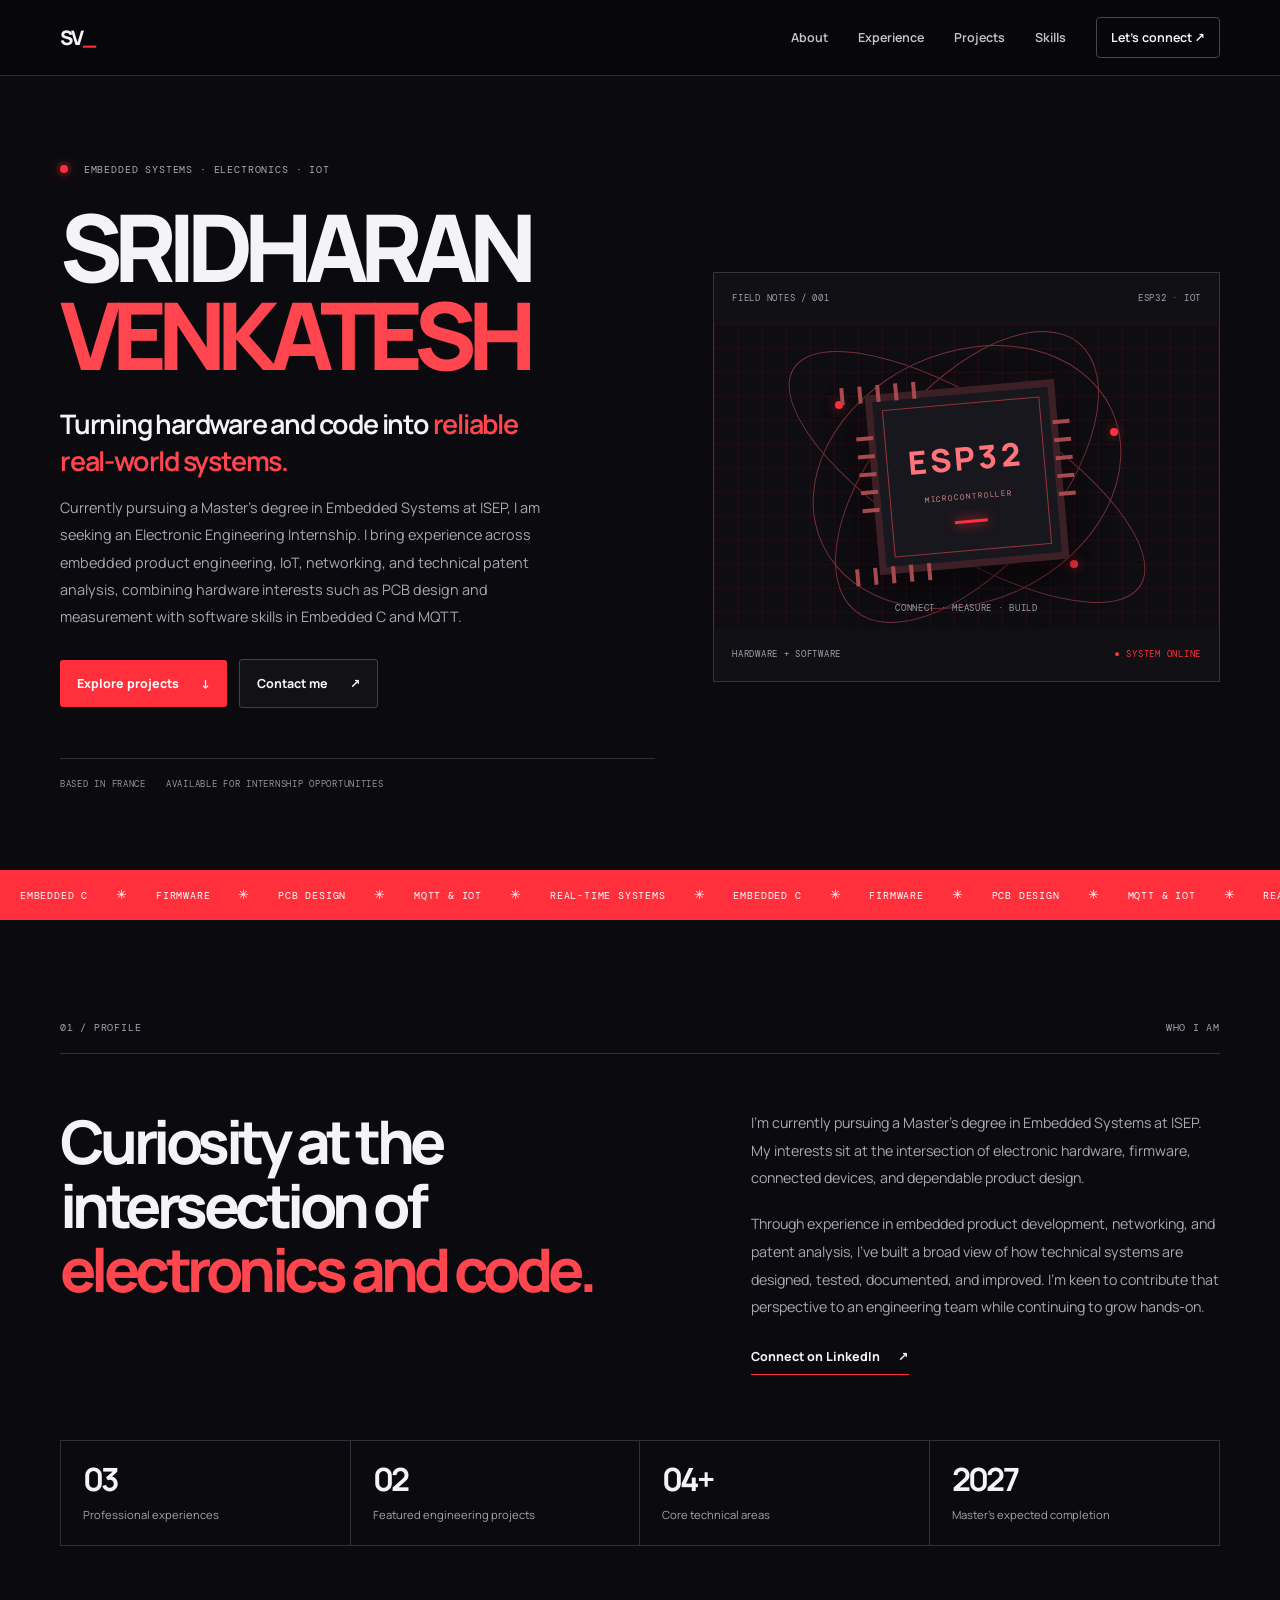
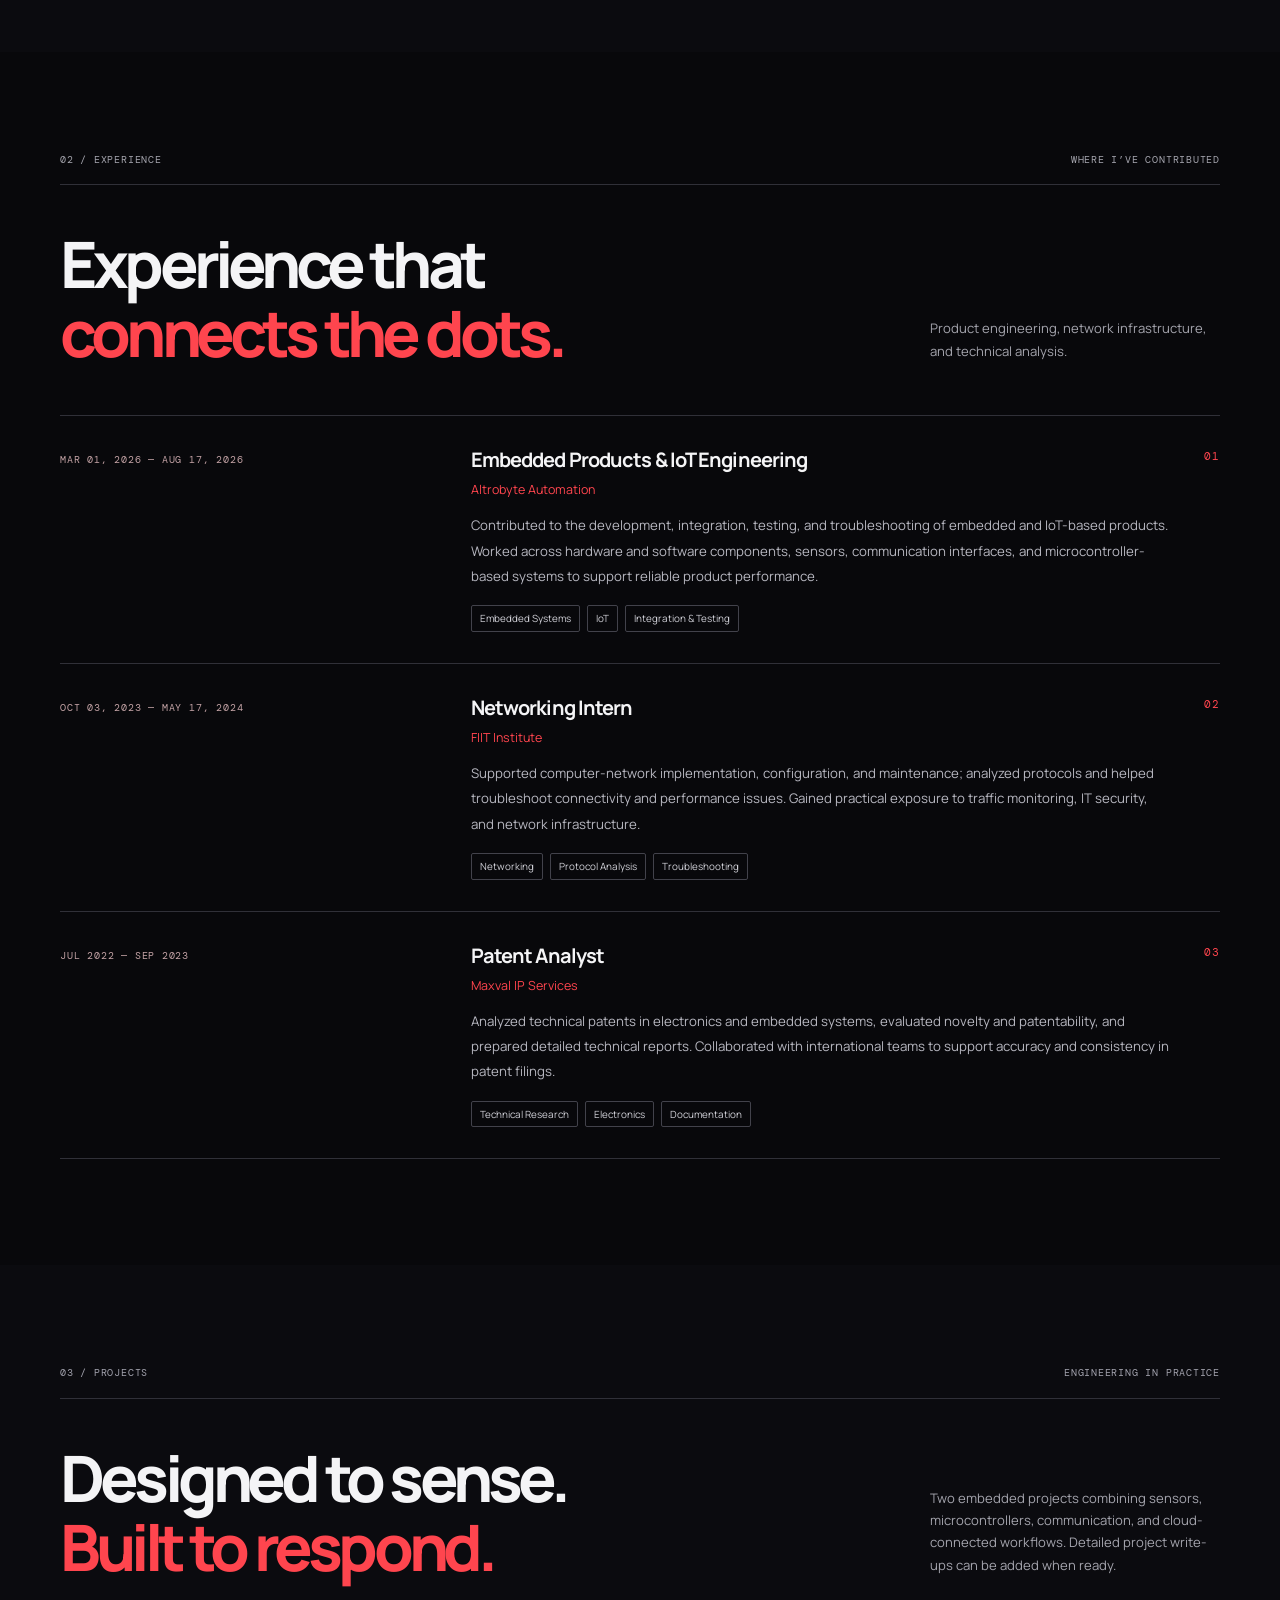
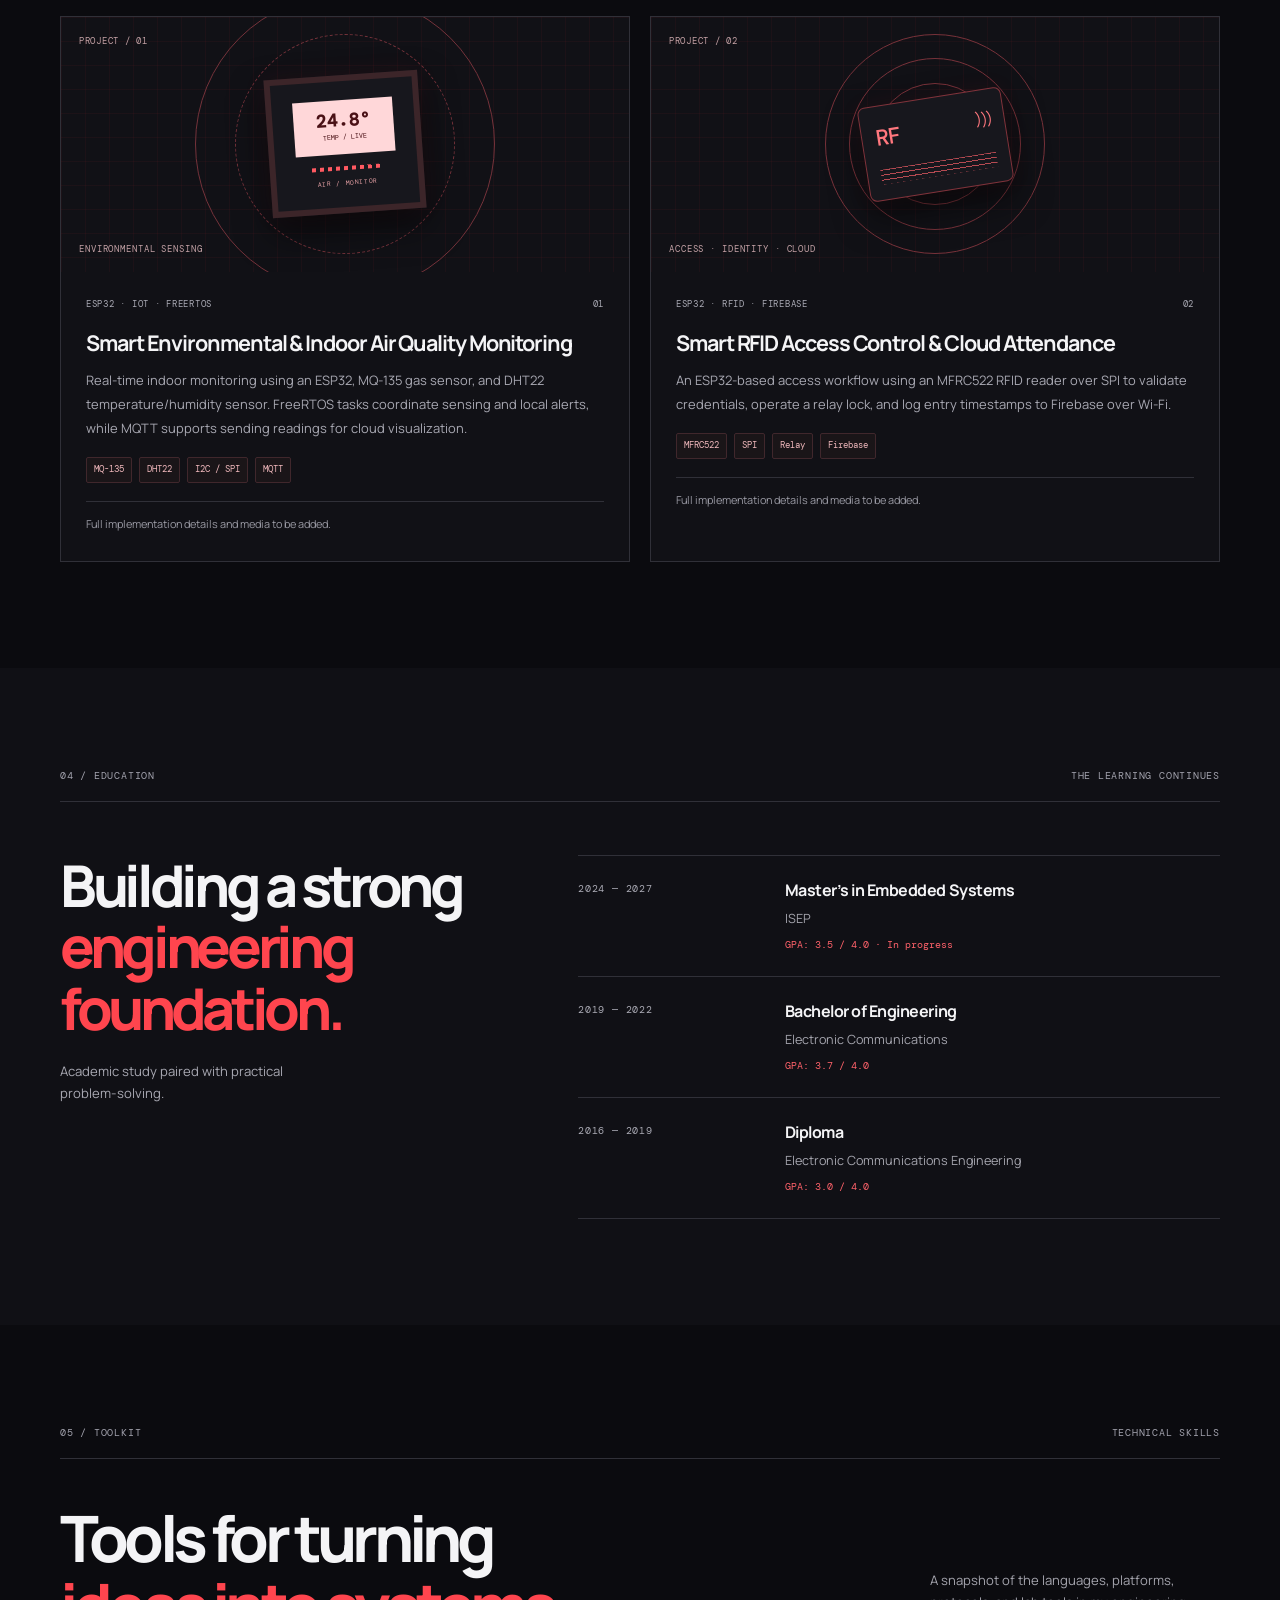
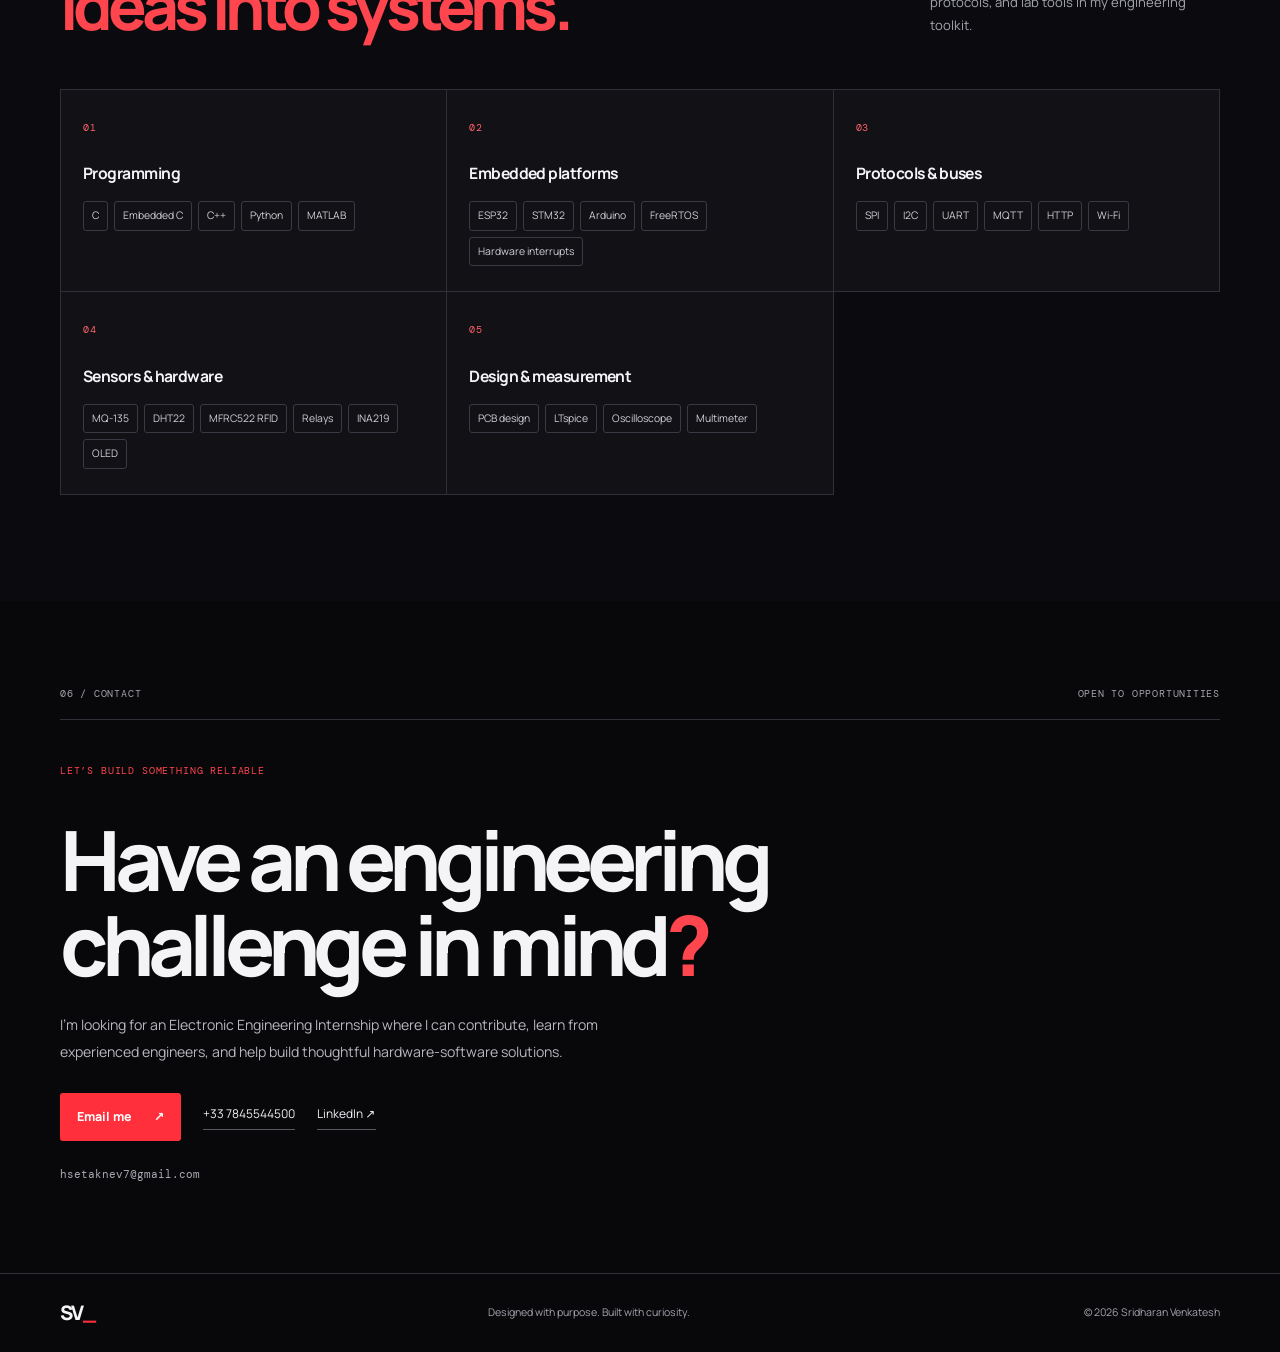
==== index.html @ fac4f0a7 "Bust cached stylesheet so red portfolio theme loads" ====
<!doctype html>
<html lang="en">
<head>
  <meta charset="utf-8">
  <meta name="viewport" content="width=device-width, initial-scale=1">
  <meta name="theme-color" content="#08080b">
  <meta name="description" content="Portfolio of Sridharan Venkatesh, Embedded Systems Master's student and aspiring Electronic Engineering Intern.">
  <title>Sridharan Venkatesh — Embedded Systems</title>
  <link rel="preconnect" href="https://fonts.googleapis.com">
  <link rel="preconnect" href="https://fonts.gstatic.com" crossorigin>
  <link href="https://fonts.googleapis.com/css2?family=DM+Mono:wght@400;500&family=Manrope:wght@400;500;600;700;800&display=swap" rel="stylesheet">
  <link rel="stylesheet" href="style.css?v=red-theme-20261014">
  <script src="script.js" defer></script>
</head>
<body>
  <a class="skip-link" href="#main">Skip to content</a>
  <header class="site-header">
    <nav class="nav wrap" aria-label="Main navigation">
      <a class="brand" href="#home" aria-label="Sridharan Venkatesh home">SV<span>_</span></a>
      <button class="menu-toggle" type="button" aria-expanded="false" aria-controls="nav-links">Menu</button>
      <div class="nav-links" id="nav-links">
        <a href="#about">About</a><a href="#experience">Experience</a><a href="#projects">Projects</a><a href="#skills">Skills</a>
        <a class="nav-cta" href="#contact">Let’s connect <span aria-hidden="true">↗</span></a>
      </div>
    </nav>
  </header>

  <main id="main">
    <section class="hero wrap" id="home">
      <div class="hero-copy">
        <p class="eyebrow"><span class="pulse"></span> EMBEDDED SYSTEMS · ELECTRONICS · IOT</p>
        <h1>SRIDHARAN<br><span>VENKATESH</span></h1>
        <p class="hero-intro">Turning hardware and code into <em>reliable real-world systems.</em></p>
        <p class="hero-description">Currently pursuing a Master’s degree in Embedded Systems at ISEP, I am seeking an Electronic Engineering Internship. I bring experience across embedded product engineering, IoT, networking, and technical patent analysis, combining hardware interests such as PCB design and measurement with software skills in Embedded C and MQTT.</p>
        <div class="hero-actions">
          <a class="button button-dark" href="#projects">Explore projects <span aria-hidden="true">↓</span></a>
          <a class="button button-light" href="#contact">Contact me <span aria-hidden="true">↗</span></a>
        </div>
        <div class="hero-meta"><span>BASED IN FRANCE</span><span>AVAILABLE FOR INTERNSHIP OPPORTUNITIES</span></div>
      </div>
      <aside class="hero-visual" aria-label="Embedded systems visual">
        <div class="visual-top"><span>FIELD NOTES / 001</span><span>ESP32 · IOT</span></div>
        <div class="chip-scene">
          <div class="trace trace-a"></div><div class="trace trace-b"></div><div class="trace trace-c"></div>
          <div class="chip"><span class="chip-pin pin-1"></span><span class="chip-pin pin-2"></span><span class="chip-pin pin-3"></span><span class="chip-pin pin-4"></span><span class="chip-label">ESP32</span><span class="chip-sub">MICROCONTROLLER</span><div class="chip-core"></div></div>
          <span class="node node-a"></span><span class="node node-b"></span><span class="node node-c"></span>
          <span class="visual-caption">CONNECT · MEASURE · BUILD</span>
        </div>
        <div class="visual-bottom"><span>HARDWARE + SOFTWARE</span><span class="green-mark">● SYSTEM ONLINE</span></div>
      </aside>
    </section>

    <div class="ticker" aria-label="Areas of interest"><div class="ticker-track"><span>EMBEDDED C</span><b>✳</b><span>FIRMWARE</span><b>✳</b><span>PCB DESIGN</span><b>✳</b><span>MQTT & IOT</span><b>✳</b><span>REAL-TIME SYSTEMS</span><b>✳</b><span>EMBEDDED C</span><b>✳</b><span>FIRMWARE</span><b>✳</b><span>PCB DESIGN</span><b>✳</b><span>MQTT & IOT</span><b>✳</b><span>REAL-TIME SYSTEMS</span><b>✳</b></div></div>

    <section class="section wrap" id="about">
      <div class="section-label"><span>01 / PROFILE</span><span>WHO I AM</span></div>
      <div class="about-grid">
        <h2>Curiosity at the intersection of <span>electronics and code.</span></h2>
        <div class="about-copy">
          <p>I’m currently pursuing a Master’s degree in Embedded Systems at ISEP. My interests sit at the intersection of electronic hardware, firmware, connected devices, and dependable product design.</p>
          <p>Through experience in embedded product development, networking, and patent analysis, I’ve built a broad view of how technical systems are designed, tested, documented, and improved. I’m keen to contribute that perspective to an engineering team while continuing to grow hands-on.</p>
          <a class="inline-link" href="https://www.linkedin.com/in/venkatesh-sridharan-5b08a9238/" target="_blank" rel="noreferrer">Connect on LinkedIn <span aria-hidden="true">↗</span></a>
        </div>
      </div>
      <div class="stats-grid">
        <div class="stat"><strong>03</strong><span>Professional experiences</span></div>
        <div class="stat"><strong>02</strong><span>Featured engineering projects</span></div>
        <div class="stat"><strong>04+</strong><span>Core technical areas</span></div>
        <div class="stat"><strong>2027</strong><span>Master’s expected completion</span></div>
      </div>
    </section>

    <section class="section section-dark" id="experience">
      <div class="wrap">
        <div class="section-label section-label-dark"><span>02 / EXPERIENCE</span><span>WHERE I’VE CONTRIBUTED</span></div>
        <div class="section-title-row"><h2>Experience that<br><span>connects the dots.</span></h2><p>Product engineering, network infrastructure, and technical analysis.</p></div>
        <div class="timeline">
          <article class="timeline-item">
            <div class="timeline-date">MAR 01, 2026 — AUG 17, 2026</div>
            <div class="timeline-main"><div class="role-top"><h3>Embedded Products & IoT Engineering</h3><span class="role-index">01</span></div><p class="company">Altrobyte Automation</p><p class="role-description">Contributed to the development, integration, testing, and troubleshooting of embedded and IoT-based products. Worked across hardware and software components, sensors, communication interfaces, and microcontroller-based systems to support reliable product performance.</p><div class="mini-tags"><span>Embedded Systems</span><span>IoT</span><span>Integration & Testing</span></div></div>
          </article>
          <article class="timeline-item">
            <div class="timeline-date">OCT 03, 2023 — MAY 17, 2024</div>
            <div class="timeline-main"><div class="role-top"><h3>Networking Intern</h3><span class="role-index">02</span></div><p class="company">FIIT Institute</p><p class="role-description">Supported computer-network implementation, configuration, and maintenance; analyzed protocols and helped troubleshoot connectivity and performance issues. Gained practical exposure to traffic monitoring, IT security, and network infrastructure.</p><div class="mini-tags"><span>Networking</span><span>Protocol Analysis</span><span>Troubleshooting</span></div></div>
          </article>
          <article class="timeline-item">
            <div class="timeline-date">JUL 2022 — SEP 2023</div>
            <div class="timeline-main"><div class="role-top"><h3>Patent Analyst</h3><span class="role-index">03</span></div><p class="company">Maxval IP Services</p><p class="role-description">Analyzed technical patents in electronics and embedded systems, evaluated novelty and patentability, and prepared detailed technical reports. Collaborated with international teams to support accuracy and consistency in patent filings.</p><div class="mini-tags"><span>Technical Research</span><span>Electronics</span><span>Documentation</span></div></div>
          </article>
        </div>
      </div>
    </section>

    <section class="section wrap" id="projects">
      <div class="section-label"><span>03 / PROJECTS</span><span>ENGINEERING IN PRACTICE</span></div>
      <div class="section-title-row project-heading"><h2>Designed to sense.<br><span>Built to respond.</span></h2><p>Two embedded projects combining sensors, microcontrollers, communication, and cloud-connected workflows. Detailed project write-ups can be added when ready.</p></div>
      <div class="project-grid">
        <a class="project-card project-featured project-link" href="https://github.com/VenkatXx/esp32-smart-air-quality-monitor" target="_blank" rel="noreferrer" aria-label="Open Smart Environmental and Indoor Air Quality Monitoring project repository">
          <div class="project-visual air-visual"><span class="project-count">PROJECT / 01</span><div class="air-orbit orbit-one"></div><div class="air-orbit orbit-two"></div><div class="sensor-device"><span class="sensor-screen"><b>24.8°</b><small>TEMP / LIVE</small></span><span class="sensor-vent"></span><span class="sensor-brand">AIR / MONITOR</span></div><span class="visual-foot">ENVIRONMENTAL SENSING</span></div>
          <div class="project-content"><div class="project-meta"><span>ESP32 · IOT · FREERTOS</span><span>01</span></div><h3>Smart Environmental & Indoor Air Quality Monitoring</h3><p>Real-time indoor monitoring using an ESP32, MQ-135 gas sensor, and DHT22 temperature/humidity sensor. FreeRTOS tasks coordinate sensing and local alerts, while MQTT supports sending readings for cloud visualization.</p><div class="project-tags"><span>MQ-135</span><span>DHT22</span><span>I2C / SPI</span><span>MQTT</span></div><p class="project-note">Full implementation details and media to be added.</p></div>
        </a>
        <a class="project-card project-link" href="rfid-access-control.html" aria-label="Open Smart RFID Access Control and Cloud Attendance project details">
          <div class="project-visual rfid-visual"><span class="project-count">PROJECT / 02</span><div class="rfid-rings"><div class="rfid-card"><span class="rfid-mark">RF</span><span class="rfid-lines"></span><span class="rfid-wave">)))</span></div></div><span class="visual-foot">ACCESS · IDENTITY · CLOUD</span></div>
          <div class="project-content"><div class="project-meta"><span>ESP32 · RFID · FIREBASE</span><span>02</span></div><h3>Smart RFID Access Control & Cloud Attendance</h3><p>An ESP32-based access workflow using an MFRC522 RFID reader over SPI to validate credentials, operate a relay lock, and log entry timestamps to Firebase over Wi-Fi.</p><div class="project-tags"><span>MFRC522</span><span>SPI</span><span>Relay</span><span>Firebase</span></div><p class="project-note">Full implementation details and media to be added.</p></div>
        </a>
      </div>
    </section>

    <section class="section section-soft" id="education">
      <div class="wrap">
        <div class="section-label"><span>04 / EDUCATION</span><span>THE LEARNING CONTINUES</span></div>
        <div class="education-grid">
          <div><h2>Building a strong<br><span>engineering foundation.</span></h2><p class="education-intro">Academic study paired with practical problem-solving.</p></div>
          <div class="education-list">
            <article class="education-item"><div class="edu-year">2024 — 2027</div><div><h3>Master’s in Embedded Systems</h3><p>ISEP</p><span class="edu-note">GPA: 3.5 / 4.0 · In progress</span></div></article>
            <article class="education-item"><div class="edu-year">2019 — 2022</div><div><h3>Bachelor of Engineering</h3><p>Electronic Communications</p><span class="edu-note">GPA: 3.7 / 4.0</span></div></article>
            <article class="education-item"><div class="edu-year">2016 — 2019</div><div><h3>Diploma</h3><p>Electronic Communications Engineering</p><span class="edu-note">GPA: 3.0 / 4.0</span></div></article>
          </div>
        </div>
      </div>
    </section>

    <section class="section wrap" id="skills">
      <div class="section-label"><span>05 / TOOLKIT</span><span>TECHNICAL SKILLS</span></div>
      <div class="section-title-row"><h2>Tools for turning<br><span>ideas into systems.</span></h2><p>A snapshot of the languages, platforms, protocols, and lab tools in my engineering toolkit.</p></div>
      <div class="skills-grid">
        <article class="skills-card"><span class="skills-number">01</span><h3>Programming</h3><div class="skill-pills"><span>C</span><span>Embedded C</span><span>C++</span><span>Python</span><span>MATLAB</span></div></article>
        <article class="skills-card"><span class="skills-number">02</span><h3>Embedded platforms</h3><div class="skill-pills"><span>ESP32</span><span>STM32</span><span>Arduino</span><span>FreeRTOS</span><span>Hardware interrupts</span></div></article>
        <article class="skills-card"><span class="skills-number">03</span><h3>Protocols & buses</h3><div class="skill-pills"><span>SPI</span><span>I2C</span><span>UART</span><span>MQTT</span><span>HTTP</span><span>Wi-Fi</span></div></article>
        <article class="skills-card"><span class="skills-number">04</span><h3>Sensors & hardware</h3><div class="skill-pills"><span>MQ-135</span><span>DHT22</span><span>MFRC522 RFID</span><span>Relays</span><span>INA219</span><span>OLED</span></div></article>
        <article class="skills-card"><span class="skills-number">05</span><h3>Design & measurement</h3><div class="skill-pills"><span>PCB design</span><span>LTspice</span><span>Oscilloscope</span><span>Multimeter</span></div></article>
      </div>
    </section>

    <section class="contact-section" id="contact">
      <div class="wrap contact-wrap">
        <div class="section-label section-label-dark"><span>06 / CONTACT</span><span>OPEN TO OPPORTUNITIES</span></div>
        <p class="eyebrow contact-eyebrow">LET’S BUILD SOMETHING RELIABLE</p>
        <h2>Have an engineering<br>challenge in mind<span>?</span></h2>
        <p class="contact-intro">I’m looking for an Electronic Engineering Internship where I can contribute, learn from experienced engineers, and help build thoughtful hardware-software solutions.</p>
        <div class="contact-actions"><a class="button button-green" href="mailto:hsetaknev7@gmail.com">Email me <span aria-hidden="true">↗</span></a><a class="contact-detail" href="tel:+337845544500">+33 7845544500</a><a class="contact-detail" href="https://www.linkedin.com/in/venkatesh-sridharan-5b08a9238/" target="_blank" rel="noreferrer">LinkedIn ↗</a></div>
        <p class="contact-email">hsetaknev7@gmail.com</p>
      </div>
    </section>
  </main>

  <footer class="site-footer"><div class="wrap footer-inner"><a class="brand" href="#home">SV<span>_</span></a><p>Designed with purpose. Built with curiosity.</p><p>© <span id="year">2026</span> Sridharan Venkatesh</p></div></footer>
</body>
</html>
---- style.css ----
:root{--ink:#171916;--muted:#666a62;--line:#dedfd8;--paper:#f8f8f5;--white:#fff;--soft:#efefe9;--dark:#20251f;--lime:#c9f36b;--mono:"DM Mono",ui-monospace,SFMono-Regular,monospace;--sans:"Manrope",Inter,ui-sans-serif,system-ui,sans-serif;--max:1160px}
*{box-sizing:border-box}
html{scroll-behavior:smooth;scroll-padding-top:86px}
body{margin:0;background:var(--paper);color:var(--ink);font-family:var(--sans);font-size:15px;line-height:1.7;-webkit-font-smoothing:antialiased}
a{color:inherit;text-decoration:none}
button,a{-webkit-tap-highlight-color:transparent}
a:focus-visible,button:focus-visible{outline:3px solid #85ad3f;outline-offset:4px}
.wrap{width:min(var(--max),calc(100% - 64px));margin-inline:auto}
.site-header{height:76px;border-bottom:1px solid var(--line);background:rgba(248,248,245,.94);position:sticky;top:0;z-index:20;backdrop-filter:blur(14px)}
.nav{height:100%;display:flex;align-items:center;justify-content:space-between}
.brand{font-size:1.25rem;font-weight:800;letter-spacing:-.08em}.brand span{color:#79a82f}
.nav-links{display:flex;align-items:center;gap:30px;font-size:.78rem;font-weight:650;color:#53574f}
.nav-links>a:not(.nav-cta):hover{color:#6c922e}
.nav-cta{border:1px solid #c9cbc2;padding:9px 14px;border-radius:4px;color:var(--ink)}
.menu-toggle{display:none;border:1px solid var(--line);background:transparent;border-radius:4px;padding:7px 12px;font:inherit}
.hero{display:grid;grid-template-columns:1.08fr .92fr;gap:58px;align-items:center;padding-top:85px;padding-bottom:78px;min-height:640px}
.eyebrow,.section-label,.hero-meta,.visual-top,.visual-bottom,.visual-caption,.project-count,.project-meta,.timeline-date,.role-index,.edu-year,.skills-number{font-family:var(--mono);font-size:.65rem;letter-spacing:.08em}
.eyebrow{color:#676c61;margin:0 0 24px}
.pulse{display:inline-block;width:8px;height:8px;border-radius:50%;background:#8dbf45;margin-right:9px;box-shadow:0 0 0 4px #8dbf451d}
h1{font-size:clamp(3.8rem,7.3vw,6.6rem);line-height:.94;letter-spacing:-.095em;margin:0 0 28px;font-weight:800}
h1 span{color:#a2a69b}
.hero-intro{font-size:clamp(1.25rem,2.1vw,1.7rem);font-weight:650;letter-spacing:-.045em;line-height:1.35;margin:0 0 15px;max-width:510px}
.hero-intro em{font-style:normal;color:#7c9e45}
.hero-description{color:var(--muted);max-width:520px;line-height:1.9;font-size:.9rem}
.hero-actions{display:flex;gap:12px;align-items:center;flex-wrap:wrap;margin-top:28px}
.button{display:inline-flex;align-items:center;justify-content:center;gap:22px;padding:13px 17px;font-size:.78rem;font-weight:750;border-radius:3px;transition:transform .18s,background .18s}
.button:hover{transform:translateY(-2px)}
.button-dark{background:var(--ink);color:white}.button-dark:hover{background:#3b4038}
.button-light{border:1px solid #d4d5cd;background:transparent}.button-light:hover{background:white}
.hero-meta{display:flex;gap:20px;flex-wrap:wrap;border-top:1px solid var(--line);padding-top:18px;margin-top:50px;color:#81857a;font-size:.57rem}
.hero-visual{background:#e8eae1;border:1px solid #dce0d3;min-height:410px;position:relative;overflow:hidden;display:flex;flex-direction:column;justify-content:space-between}
.visual-top,.visual-bottom{display:flex;justify-content:space-between;gap:12px;padding:18px;color:#73786b;font-size:.58rem}
.chip-scene{position:relative;flex:1;display:grid;place-items:center;overflow:hidden;background-image:linear-gradient(#cbd0c31c 1px,transparent 1px),linear-gradient(90deg,#cbd0c31c 1px,transparent 1px);background-size:24px 24px}
.chip{width:190px;height:180px;background:#252c25;border:7px solid #414a3d;box-shadow:0 20px 35px #252c252b;z-index:2;display:flex;flex-direction:column;align-items:center;justify-content:center;position:relative;transform:rotate(-5deg);color:#d8f3b3}
.chip:before{content:"";position:absolute;inset:9px;border:1px solid #718165}
.chip-label{font-size:2rem;letter-spacing:.1em;font-weight:800;z-index:1}.chip-sub{font-family:var(--mono);font-size:.48rem;letter-spacing:.12em;margin-top:5px;color:#a4b798;z-index:1}
.chip-core{width:33px;height:3px;background:var(--lime);margin-top:17px;z-index:1}
.chip-pin{position:absolute;background:#a6b394;width:17px;height:4px}.pin-1{left:-19px;top:34px;box-shadow:0 18px #a6b394,0 36px #a6b394,0 54px #a6b394,0 72px #a6b394}.pin-2{right:-19px;top:34px;box-shadow:0 18px #a6b394,0 36px #a6b394,0 54px #a6b394,0 72px #a6b394}.pin-3{left:34px;top:-10px;transform:rotate(90deg);box-shadow:0 18px #a6b394,0 36px #a6b394,0 54px #a6b394,0 72px #a6b394}.pin-4{left:34px;bottom:-10px;transform:rotate(90deg);box-shadow:0 18px #a6b394,0 36px #a6b394,0 54px #a6b394,0 72px #a6b394}
.trace{position:absolute;border:1px solid #aeb7a1}.trace-a{width:320px;height:250px;border-radius:50%;transform:rotate(-25deg)}.trace-b{width:410px;height:150px;border-radius:50%;transform:rotate(32deg)}.trace-c{width:180px;height:350px;border-radius:50%;transform:rotate(40deg)}
.node{width:8px;height:8px;background:#92ad6e;position:absolute;border-radius:50%;z-index:1}.node-a{top:25%;left:24%}.node-b{right:20%;top:34%}.node-c{right:28%;bottom:20%}
.visual-caption{position:absolute;bottom:13px;left:0;right:0;text-align:center;color:#7a806f;font-size:.55rem}
.green-mark{color:#628b2d}
.ticker{overflow:hidden;background:var(--lime);color:#24291f;border-block:1px solid #b5dd5b}
.ticker-track{display:flex;align-items:center;justify-content:space-around;gap:28px;white-space:nowrap;padding:13px 20px;font-family:var(--mono);font-size:.63rem;letter-spacing:.08em}
.ticker-track b{font-size:.8rem;font-weight:400}
.section{padding-top:100px;padding-bottom:106px}
.section-label{display:flex;justify-content:space-between;gap:20px;border-bottom:1px solid var(--line);padding-bottom:16px;color:#777c70;font-size:.61rem}
.about-grid{display:grid;grid-template-columns:1fr .78fr;gap:90px;padding-top:55px;align-items:start}
h2{font-size:clamp(2.4rem,4.7vw,4.5rem);line-height:1.07;letter-spacing:-.075em;font-weight:750;margin:0}
h2 span{color:#969b8d}
.about-copy{color:var(--muted);font-size:.89rem;line-height:1.95}.about-copy p{margin:0 0 18px}
.inline-link{display:inline-flex;gap:18px;align-items:center;color:var(--ink);font-weight:750;font-size:.78rem;border-bottom:1px solid #aeb0a6;padding-bottom:5px;margin-top:6px}
.stats-grid{display:grid;grid-template-columns:repeat(4,1fr);margin-top:65px;border:1px solid var(--line)}
.stat{padding:21px 22px;display:flex;flex-direction:column;gap:7px;border-right:1px solid var(--line)}.stat:last-child{border:0}
.stat strong{font-size:2rem;letter-spacing:-.08em;line-height:1.1}.stat span{font-size:.7rem;color:var(--muted)}
.section-dark{background:var(--dark);color:#f5f5ee}
.section-label-dark{border-color:#42483e;color:#a5ab9d}
.section-title-row{display:flex;justify-content:space-between;align-items:flex-end;gap:30px;margin:45px 0 48px}
.section-title-row h2{font-size:clamp(2.7rem,5vw,4.5rem)}
.section-title-row>p{max-width:290px;color:#82877c;font-size:.82rem;margin:0 0 5px}
.timeline{border-top:1px solid #42483e}
.timeline-item{display:grid;grid-template-columns:.65fr 1.35fr;gap:50px;padding:31px 0;border-bottom:1px solid #42483e}
.timeline-date{color:#b8c0ad;padding-top:5px;font-size:.62rem}
.role-top{display:flex;justify-content:space-between;gap:15px;align-items:flex-start}
.role-top h3{font-size:1.25rem;line-height:1.3;letter-spacing:-.045em;margin:0}
.role-index{color:var(--lime);font-size:.7rem}
.company{font-size:.78rem;color:var(--lime);margin:6px 0 13px}
.role-description{color:#b2b7ad;font-size:.83rem;line-height:1.9;max-width:700px;margin:0}
.mini-tags,.project-tags{display:flex;flex-wrap:wrap;gap:7px;margin-top:16px}
.mini-tags span{border:1px solid #495044;color:#b7bdb0;border-radius:2px;padding:4px 8px;font-size:.62rem}
.project-heading{margin-bottom:35px}.project-heading>p{color:var(--muted)}
.project-grid{display:grid;grid-template-columns:1fr 1fr;gap:20px;align-items:stretch}
.project-card{border:1px solid var(--line);background:#fff;min-width:0}
.project-visual{height:255px;position:relative;overflow:hidden;display:grid;place-items:center}
.air-visual{background:#e5e9dd}.rfid-visual{background:#e7e7e1}
.project-count{position:absolute;top:17px;left:18px;color:#69705f;font-size:.57rem}
.visual-foot{position:absolute;bottom:15px;left:18px;color:#7d8275;font-family:var(--mono);font-size:.55rem;letter-spacing:.1em}
.air-orbit{position:absolute;border:1px solid #c0cbb4;border-radius:50%;width:300px;height:300px}.orbit-two{width:220px;height:220px;border-style:dashed}
.sensor-device{width:154px;height:138px;background:#30382e;border:6px solid #4a5545;z-index:1;display:flex;flex-direction:column;align-items:center;justify-content:center;box-shadow:0 16px 28px #1b241c26;transform:rotate(-4deg)}
.sensor-screen{width:100px;height:54px;background:#c4e5a4;color:#24321f;display:flex;flex-direction:column;align-items:center;justify-content:center;font-family:var(--mono)}
.sensor-screen b{font-size:1.1rem;line-height:1.2}.sensor-screen small{font-size:.43rem}
.sensor-vent{width:70px;height:4px;background:repeating-linear-gradient(90deg,#88937e 0 4px,transparent 4px 8px);margin-top:12px}
.sensor-brand{font-family:var(--mono);font-size:.4rem;color:#b6c3aa;margin-top:8px;letter-spacing:.1em}
.rfid-rings{width:220px;height:220px;border:1px solid #c2c5b9;border-radius:50%;display:grid;place-items:center;position:relative}
.rfid-rings:before,.rfid-rings:after{content:"";position:absolute;border:1px solid #c2c5b9;border-radius:50%;width:170px;height:170px}.rfid-rings:after{width:120px;height:120px}
.rfid-card{z-index:1;width:145px;height:95px;background:#30362f;border:1px solid #68715f;border-radius:7px;transform:rotate(-9deg);box-shadow:0 16px 28px #1b241c24;position:relative;padding:13px;color:#d5f2b1}
.rfid-mark{font-family:var(--mono);font-size:1.4rem;font-weight:500}.rfid-lines{position:absolute;left:13px;right:13px;bottom:15px;height:15px;background:repeating-linear-gradient(180deg,#76846b 0 1px,transparent 1px 5px)}
.rfid-wave{position:absolute;right:12px;top:15px;font-size:1rem;letter-spacing:-.1em}
.project-content{padding:25px 25px 28px}
.project-meta{display:flex;justify-content:space-between;color:#7b8174;font-size:.57rem;gap:10px}
.project-content h3{font-size:1.35rem;line-height:1.25;letter-spacing:-.05em;margin:17px 0 12px}
.project-content>p:not(.project-note){color:var(--muted);font-size:.81rem;line-height:1.85}
.project-tags{margin:16px 0 18px}.project-tags span{background:#f0f1eb;border:1px solid #e4e5dd;border-radius:2px;padding:4px 7px;font-family:var(--mono);font-size:.57rem;color:#62685a}
.project-note{font-size:.68rem;color:#858a7d;border-top:1px solid var(--line);padding-top:13px;margin:0}
.section-soft{background:#efefe9}
.education-grid{display:grid;grid-template-columns:.8fr 1.2fr;gap:90px;padding-top:53px}
.education-grid h2{font-size:clamp(2.5rem,4.5vw,4rem)}
.education-intro{font-size:.82rem;color:var(--muted);margin-top:20px;max-width:280px}
.education-list{border-top:1px solid #d5d7cd}
.education-item{display:grid;grid-template-columns:.6fr 1.4fr;gap:20px;padding:21px 0;border-bottom:1px solid #d5d7cd}
.edu-year{color:#767b6e;padding-top:4px;font-size:.62rem}
.education-item h3{font-size:1rem;letter-spacing:-.03em;margin:0 0 4px}
.education-item p{font-size:.79rem;color:var(--muted);margin:0}
.edu-note{display:inline-block;margin-top:7px;font-family:var(--mono);font-size:.6rem;color:#66823f}
.skills-grid{display:grid;grid-template-columns:repeat(3,1fr);border-top:1px solid var(--line);border-left:1px solid var(--line)}
.skills-card{padding:23px 22px 25px;border-right:1px solid var(--line);border-bottom:1px solid var(--line);min-height:170px;background:#fbfbf8}
.skills-number{color:#8a8f82}.skills-card h3{font-size:.98rem;letter-spacing:-.035em;margin:22px 0 14px}
.skill-pills{display:flex;flex-wrap:wrap;gap:6px}.skill-pills span{font-size:.65rem;padding:5px 8px;border:1px solid #dedfd7;border-radius:3px;color:#54594f}
.contact-section{background:var(--dark);color:#f7f8f2;padding:85px 0 90px}
.contact-wrap h2{font-size:clamp(3rem,6.5vw,5.9rem);line-height:1.02;margin-top:38px}
.contact-wrap h2 span{color:var(--lime)}
.contact-eyebrow{color:var(--lime);margin-top:42px;margin-bottom:15px}
.contact-intro{max-width:570px;color:#b7bdb1;font-size:.88rem;line-height:1.9;margin:25px 0 28px}
.contact-actions{display:flex;align-items:center;gap:22px;flex-wrap:wrap}
.button-green{background:var(--lime);color:#22291c}.button-green:hover{background:#d8ffa0}
.contact-detail{font-size:.75rem;color:#e0e3da;border-bottom:1px solid #62695b;padding-bottom:4px}
.contact-email{font-family:var(--mono);font-size:.68rem;color:#9ca495;margin:24px 0 0}
.site-footer{background:var(--dark);border-top:1px solid #42483e;color:#e9ece3;padding:22px 0}
.footer-inner{display:flex;justify-content:space-between;align-items:center;gap:20px}
.footer-inner p{margin:0;color:#969d90;font-size:.66rem}
.skip-link{position:absolute;left:-9999px;top:10px;z-index:99;background:white;padding:10px}.skip-link:focus{left:10px}
@media(max-width:900px){.wrap{width:calc(100% - 44px)}.hero{gap:28px;padding-top:65px;min-height:580px}.hero-visual{min-height:350px}.about-grid,.education-grid{gap:45px}.timeline-item{gap:30px}.stats-grid{grid-template-columns:repeat(2,1fr)}.stat:nth-child(2){border-right:0}.stat:nth-child(-n+2){border-bottom:1px solid var(--line)}.project-content{padding:21px}.skills-grid{grid-template-columns:repeat(2,1fr)}}
@media(max-width:650px){.wrap{width:calc(100% - 36px)}.site-header{height:66px}.menu-toggle{display:block}.nav-links{display:none;position:absolute;top:65px;left:0;right:0;background:var(--paper);border-bottom:1px solid var(--line);padding:20px 22px;flex-direction:column;align-items:flex-start;gap:18px}.nav-links.is-open{display:flex}.hero{grid-template-columns:1fr;padding-top:64px;padding-bottom:52px;gap:38px}.hero h1{font-size:clamp(3.7rem,15vw,5.6rem)}.hero-visual{min-height:335px}.hero-meta{margin-top:35px;line-height:1.7}.ticker-track{justify-content:flex-start;gap:18px}.section{padding-top:70px;padding-bottom:75px}.section-label{font-size:.55rem}.about-grid,.education-grid{grid-template-columns:1fr;gap:25px;padding-top:36px}.about-grid h2,.education-grid h2{font-size:clamp(2.5rem,10vw,3.5rem)}.stats-grid{margin-top:38px}.stat{padding:17px}.stat strong{font-size:1.7rem}.section-title-row{display:block;margin:34px 0 30px}.section-title-row h2{font-size:clamp(2.7rem,11vw,4rem)}.section-title-row>p{margin-top:17px}.timeline-item{grid-template-columns:1fr;gap:13px;padding:25px 0}.role-top h3{font-size:1.12rem}.project-grid{grid-template-columns:1fr}.project-visual{height:235px}.project-content{padding:23px}.education-item{grid-template-columns:.55fr 1.45fr;gap:12px}.skills-grid{grid-template-columns:1fr}.skills-card{min-height:auto;padding:20px}.skills-card h3{margin:14px 0 12px}.contact-section{padding:70px 0}.contact-wrap h2{font-size:clamp(3rem,12vw,4.8rem);margin-top:30px}.contact-eyebrow{margin-top:34px}.contact-actions{gap:15px}.footer-inner{flex-wrap:wrap}.footer-inner p{width:100%}}
@media(prefers-reduced-motion:reduce){html{scroll-behavior:auto}*,*::before,*::after{transition:none!important}}

/* Clickable project cards */
.project-link{display:block;color:inherit;text-decoration:none;transition:transform .2s ease,border-color .2s ease,box-shadow .2s ease}
.project-link:hover{transform:translateY(-4px);border-color:#b5bcaa;box-shadow:0 12px 28px #1d26140d}
.project-link:focus-visible{outline:3px solid #85ad3f;outline-offset:4px}
.project-link .project-content h3{transition:color .2s ease}
.project-link:hover .project-content h3{color:#648b31}


/* BLACK + RED ELECTRONICS ENGINEERING THEME */
:root{--ink:#f4f4f6;--muted:#a4a5ad;--line:#303038;--paper:#0b0b0f;--white:#141419;--soft:#111116;--dark:#08080b;--lime:#ff303b;--mono:"DM Mono",ui-monospace,SFMono-Regular,monospace;--sans:"Manrope",Inter,ui-sans-serif,system-ui,sans-serif}
body{background:var(--paper);color:var(--ink)}
a:focus-visible,button:focus-visible,.project-link:focus-visible{outline-color:#ff5961}
.site-header{background:rgba(8,8,11,.92);border-color:#29292f}
.brand span,.nav-links>a:not(.nav-cta):hover,.green-mark,.project-link:hover .project-content h3{color:#ff303b}
.nav-links{color:#c0c0c7}
.nav-cta{border-color:#45454e;color:#f5f5f7}
.nav-cta:hover{border-color:#ff303b;color:#ff5961}
.menu-toggle{color:#f4f4f6;border-color:#45454e}
.eyebrow{color:#a9a9b2}.pulse{background:#ff303b;box-shadow:0 0 0 4px #ff303b24,0 0 16px #ff303b65}
h1 span,h2 span{color:#ff454e}
.hero-intro em{color:#ff454e}
.hero-description,.about-copy,.project-content>p:not(.project-note),.education-intro{color:#a8a8b2}
.button-dark{background:#ff303b;color:#fff}.button-dark:hover{background:#d91e29}
.button-light{border-color:#41414a;color:#f4f4f6;background:#111116}.button-light:hover{background:#1a1a21;border-color:#ff303b}
.hero-meta{border-color:#303038;color:#93939d}
.hero-visual{background:#101015;border-color:#34343d}
.visual-top,.visual-bottom{color:#a1a1ad}
.chip-scene{background-color:#0d0d12;background-image:linear-gradient(#ff303b12 1px,transparent 1px),linear-gradient(90deg,#ff303b12 1px,transparent 1px)}
.chip{background:#17171d;border-color:#3d2025;box-shadow:0 18px 42px #0009,0 0 28px #ff303b12;color:#ff737a}
.chip:before{border-color:#9b343b}.chip-sub{color:#d48a8e}.chip-core{background:#ff303b;box-shadow:0 0 12px #ff303b}
.chip-pin{background:#a64a50}.pin-1,.pin-2{box-shadow:0 18px #a64a50,0 36px #a64a50,0 54px #a64a50,0 72px #a64a50}
.pin-3,.pin-4{box-shadow:0 18px #a64a50,0 36px #a64a50,0 54px #a64a50,0 72px #a64a50}
.trace{border-color:#773039}.node{background:#ff303b;box-shadow:0 0 12px #ff303b99}.visual-caption{color:#a6a6b0}
.ticker{background:#ff303b;color:#fff;border-color:#ff303b}.ticker-track{color:#fff}
.section-label{border-color:var(--line);color:#a2a2ad}
.inline-link{color:#f4f4f6;border-color:#ff303b}.inline-link:hover{color:#ff626a}
.stats-grid{border-color:var(--line)}.stat{border-color:var(--line)}.stat span{color:#a4a4ad}
.section-dark,.contact-section,.site-footer{background:#08080b;color:#f4f4f6}
.section-label-dark{border-color:#303038;color:#a4a4ad}
.section-title-row>p{color:#a4a4ad}
.timeline,.timeline-item{border-color:#303038}.timeline-date{color:#c4a3a6}
.role-index,.company,.contact-eyebrow,.contact-wrap h2 span{color:#ff454e}
.role-description{color:#b7b7c0}.mini-tags span{border-color:#42424b;color:#d0d0d7}
.project-card{background:#111116;border-color:#303038}
.project-card:hover{border-color:#ff303b}
.air-visual,.rfid-visual{background-color:#111116;background-image:linear-gradient(#ff303b0c 1px,transparent 1px),linear-gradient(90deg,#ff303b0c 1px,transparent 1px);background-size:24px 24px}
.project-count,.visual-foot{color:#c3a1a5}
.air-orbit{border-color:#74323a}.sensor-device{background:#17171d;border-color:#3c2529;box-shadow:0 16px 35px #0008,0 0 25px #ff303b12}
.sensor-screen{background:#ffd7d9;color:#4a1116}.sensor-vent{background:repeating-linear-gradient(90deg,#ff5961 0 4px,transparent 4px 8px)}.sensor-brand{color:#e8a2a6}
.rfid-rings,.rfid-rings:before,.rfid-rings:after{border-color:#78323a}
.rfid-card{background:#17171d;border-color:#80333b;color:#ff777e;box-shadow:0 16px 35px #0008,0 0 22px #ff303b12}
.rfid-lines{background:repeating-linear-gradient(180deg,#b64a52 0 1px,transparent 1px 5px)}
.project-meta{color:#aaaab4}
.project-tags span{background:#1a1518;border-color:#40272c;color:#f0b8bc}
.project-note{color:#9a9aa4;border-color:#303038}
.section-soft{background:#101015}
.education-list,.education-item{border-color:#303038}.edu-year{color:#aaaab4}.education-item p{color:#a4a4ad}.edu-note{color:#ff626a}
.skills-grid{border-color:#303038}
.skills-card{background:#111116;border-color:#303038}
.skills-number{color:#ff626a}.skill-pills span{border-color:#3a3a44;color:#d0d0d7}
.contact-intro{color:#b7b7c0}.button-green{background:#ff303b;color:#fff}.button-green:hover{background:#d91e29}
.contact-detail{color:#f0f0f4;border-color:#595961}.contact-email{color:#aaaab4}
.site-footer{border-color:#303038}.footer-inner p{color:#a4a4ad}
.skip-link{background:#ff303b;color:white}
.project-link:hover{border-color:#ff303b;box-shadow:0 14px 34px #ff303b12}
@media(max-width:650px){.nav-links{background:#0b0b0f;border-color:#303038}.project-card{background:#111116}}
@media(prefers-reduced-motion:reduce){.project-link:hover{transform:none}}
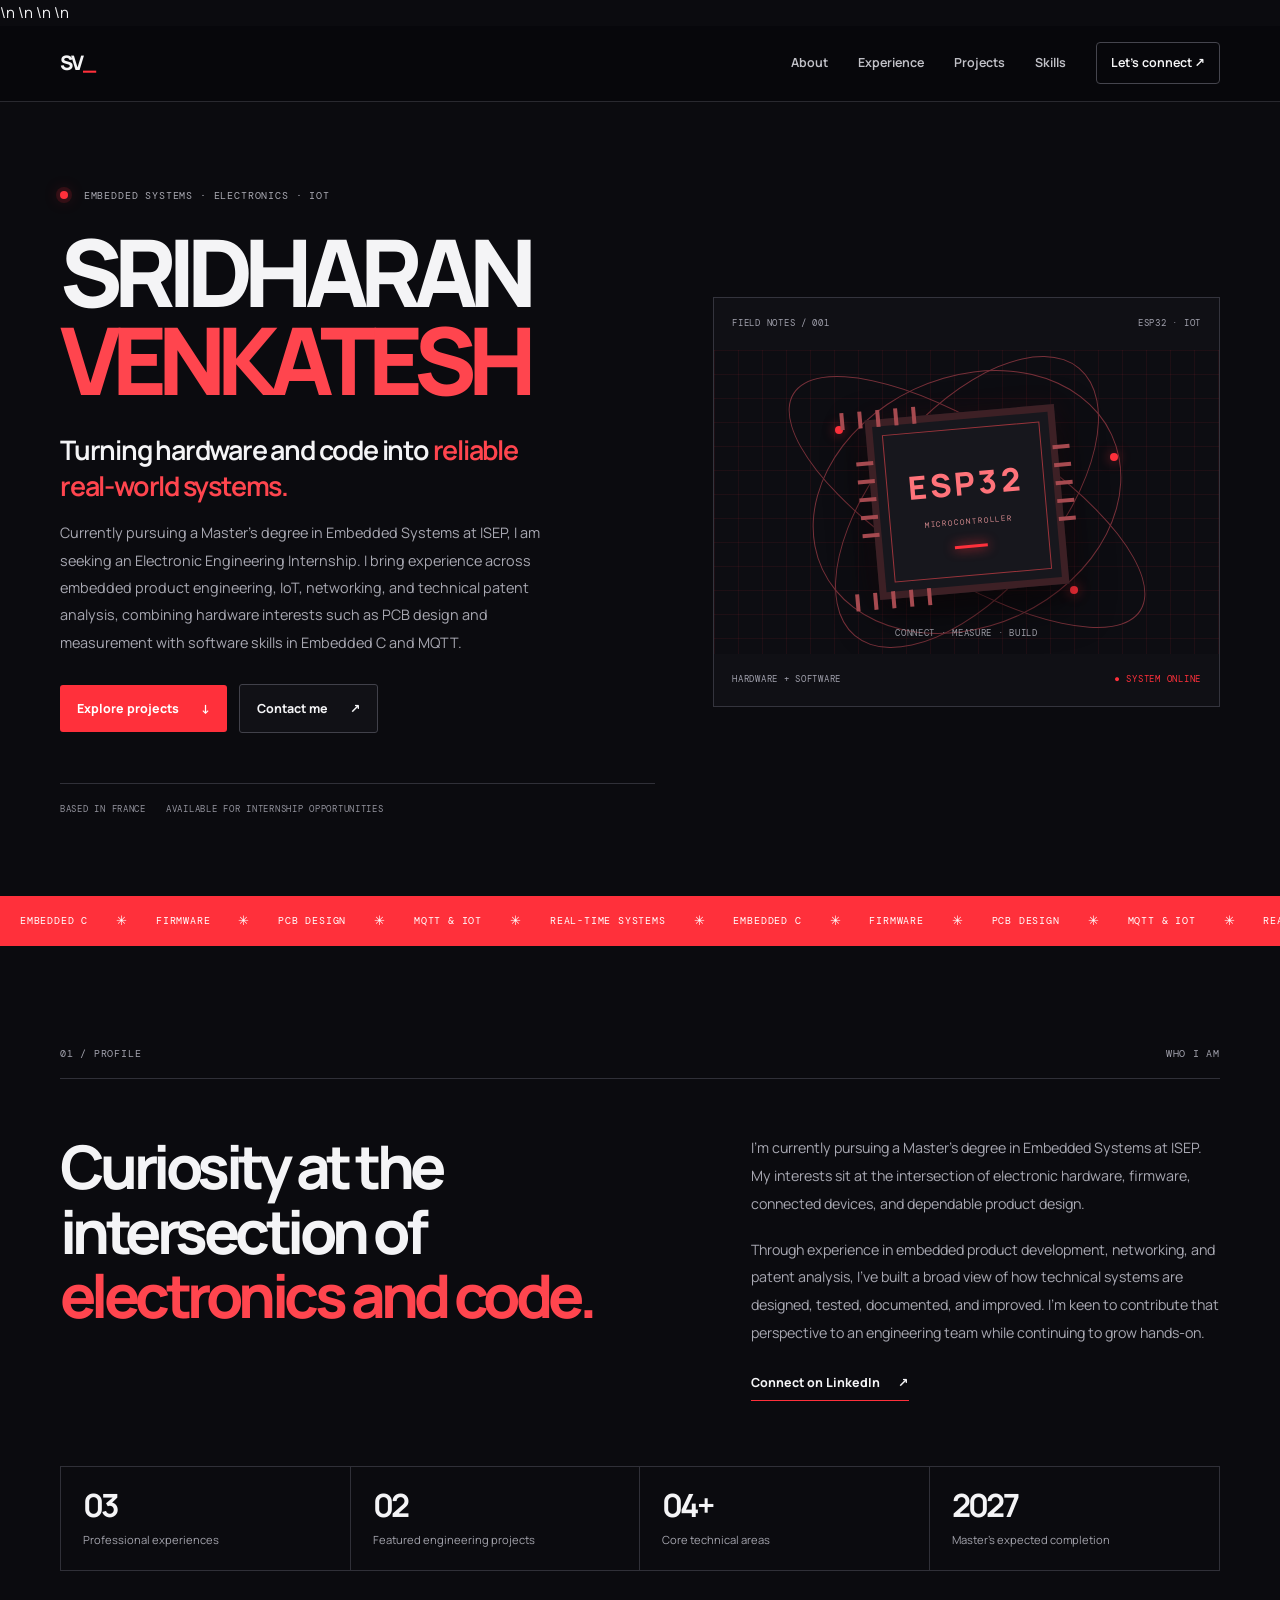
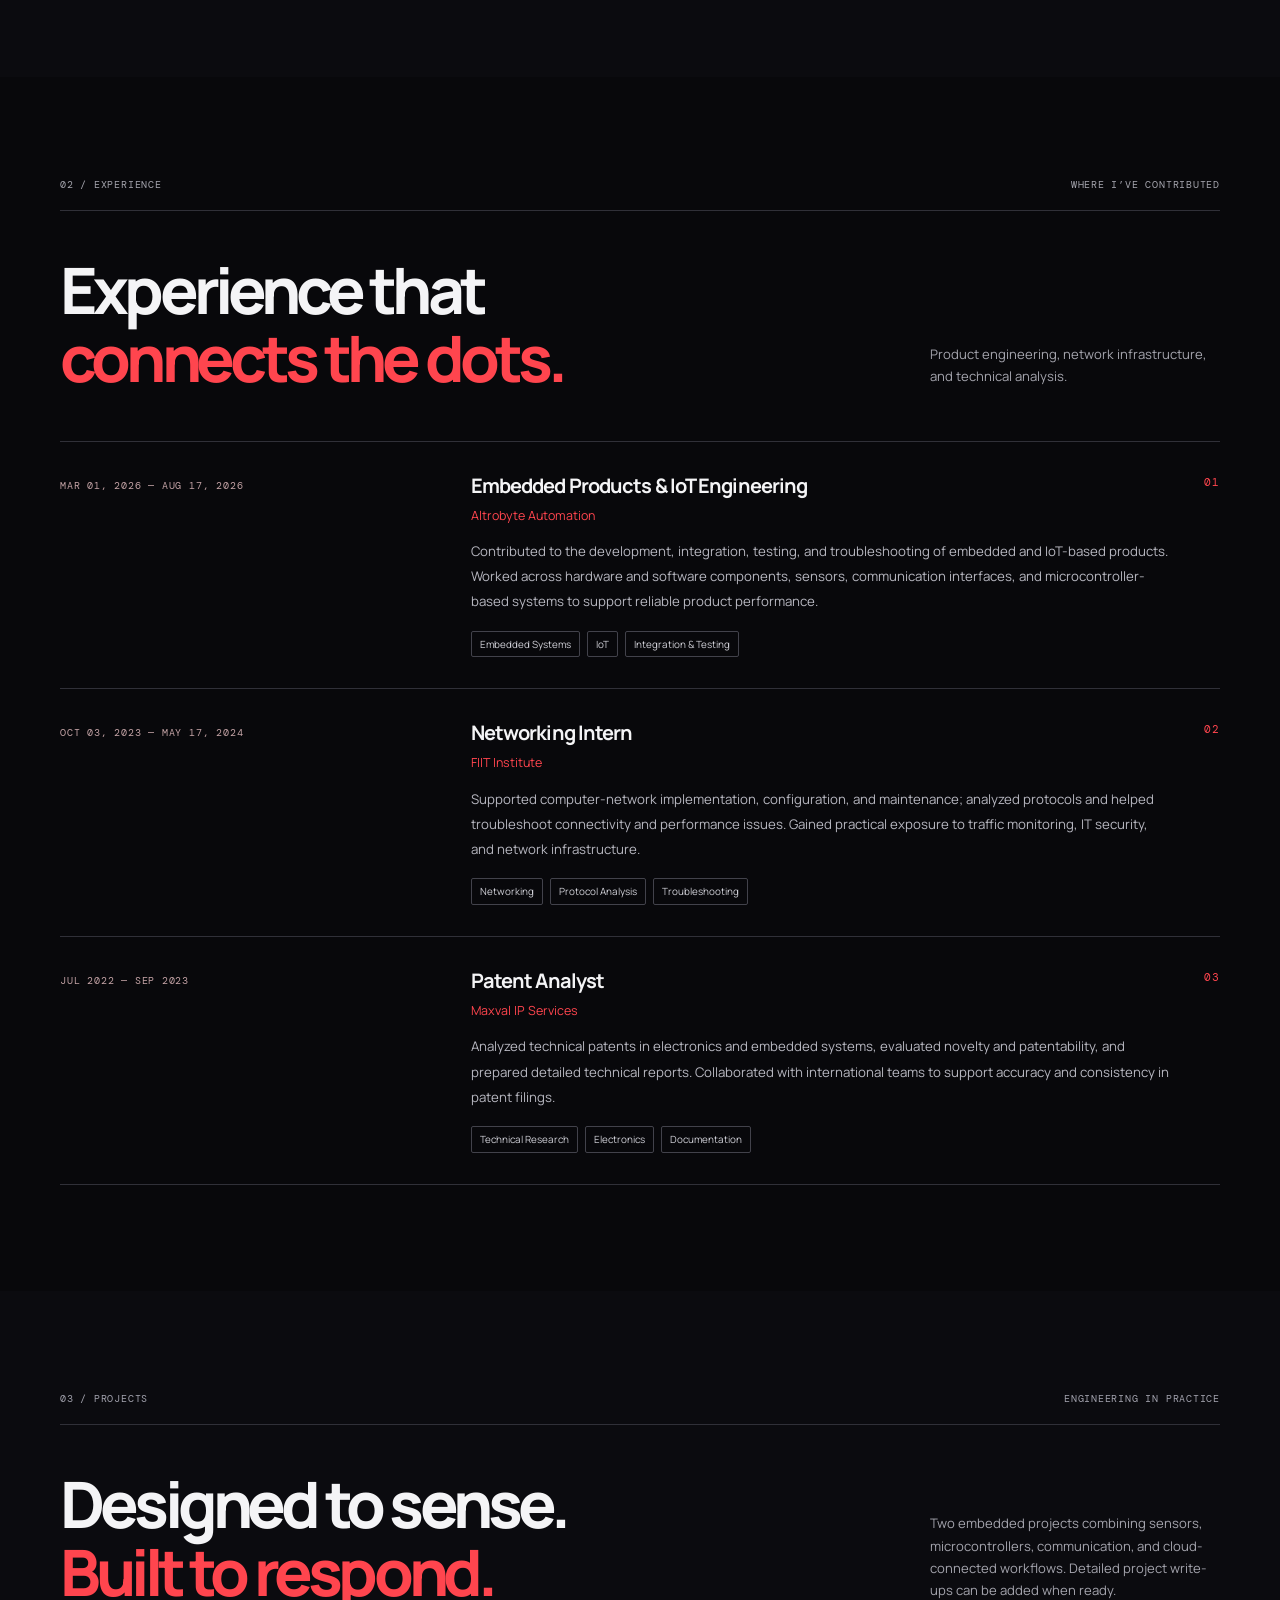
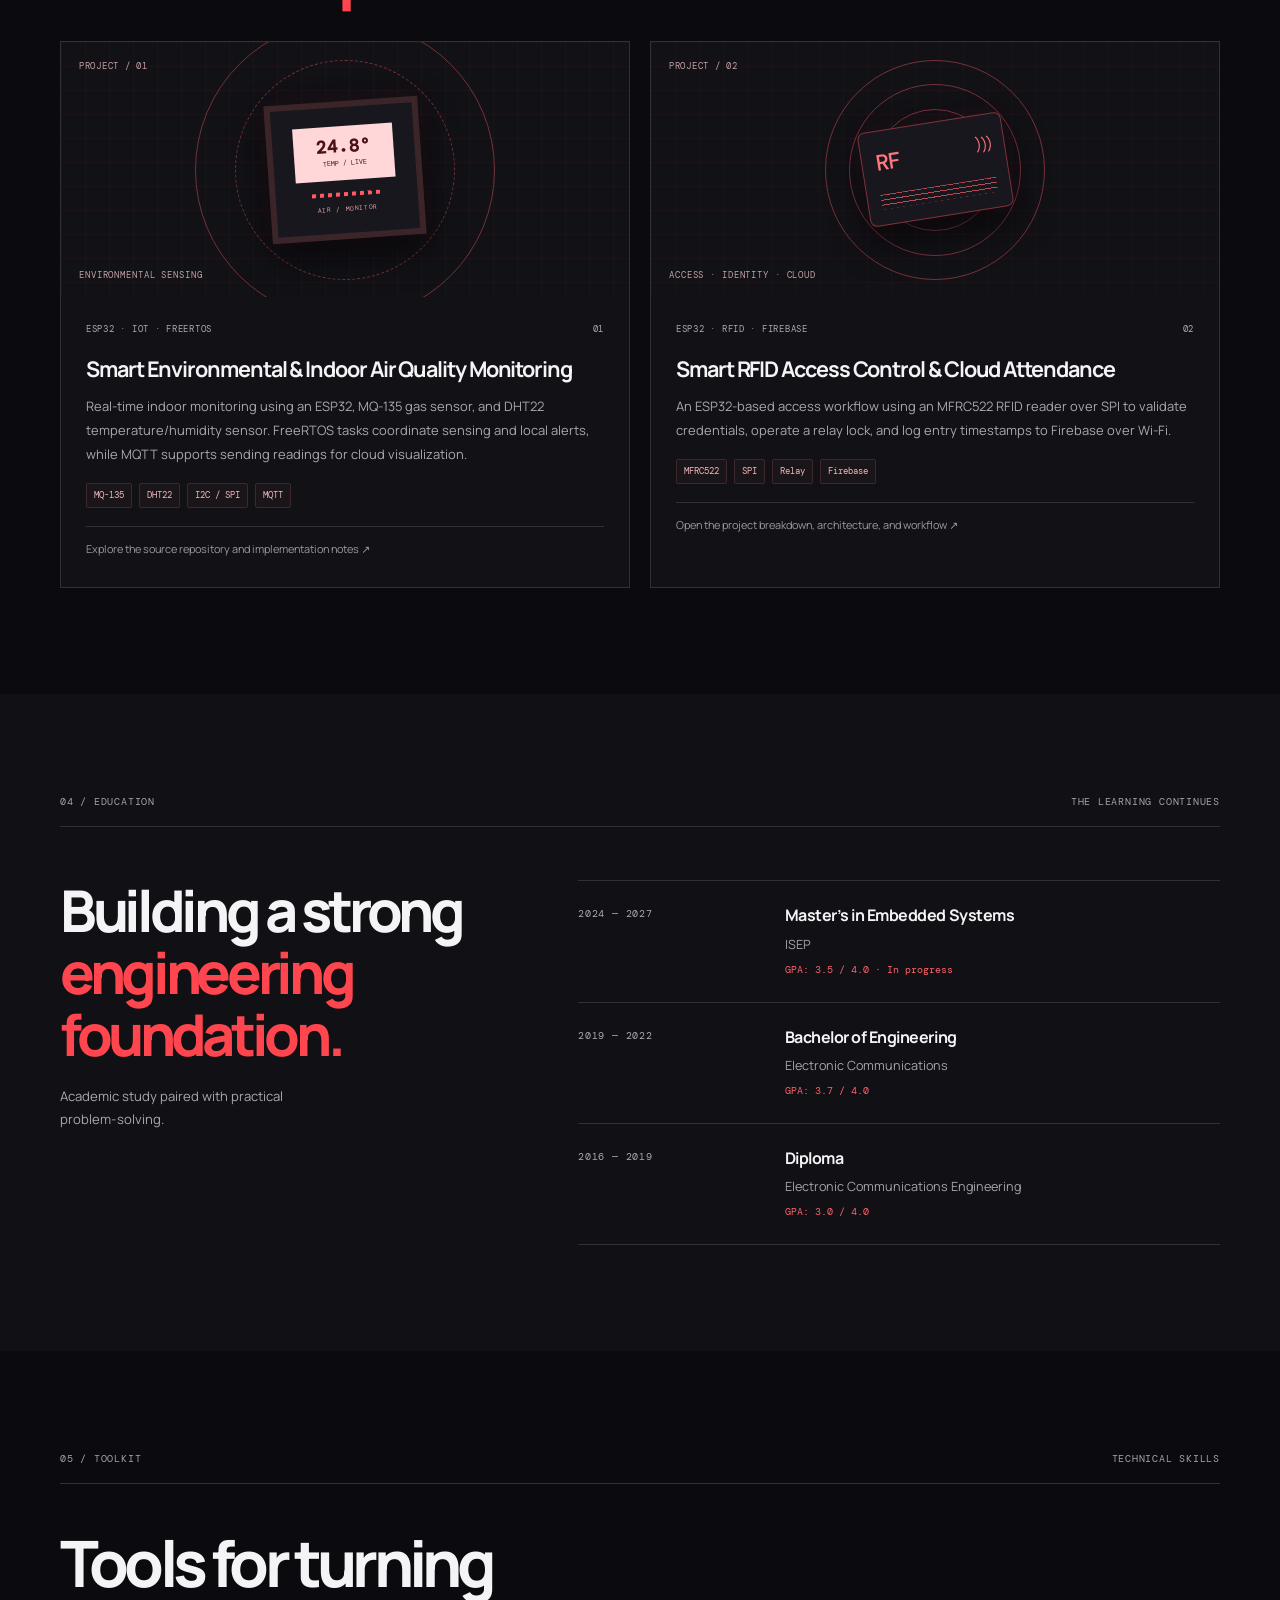
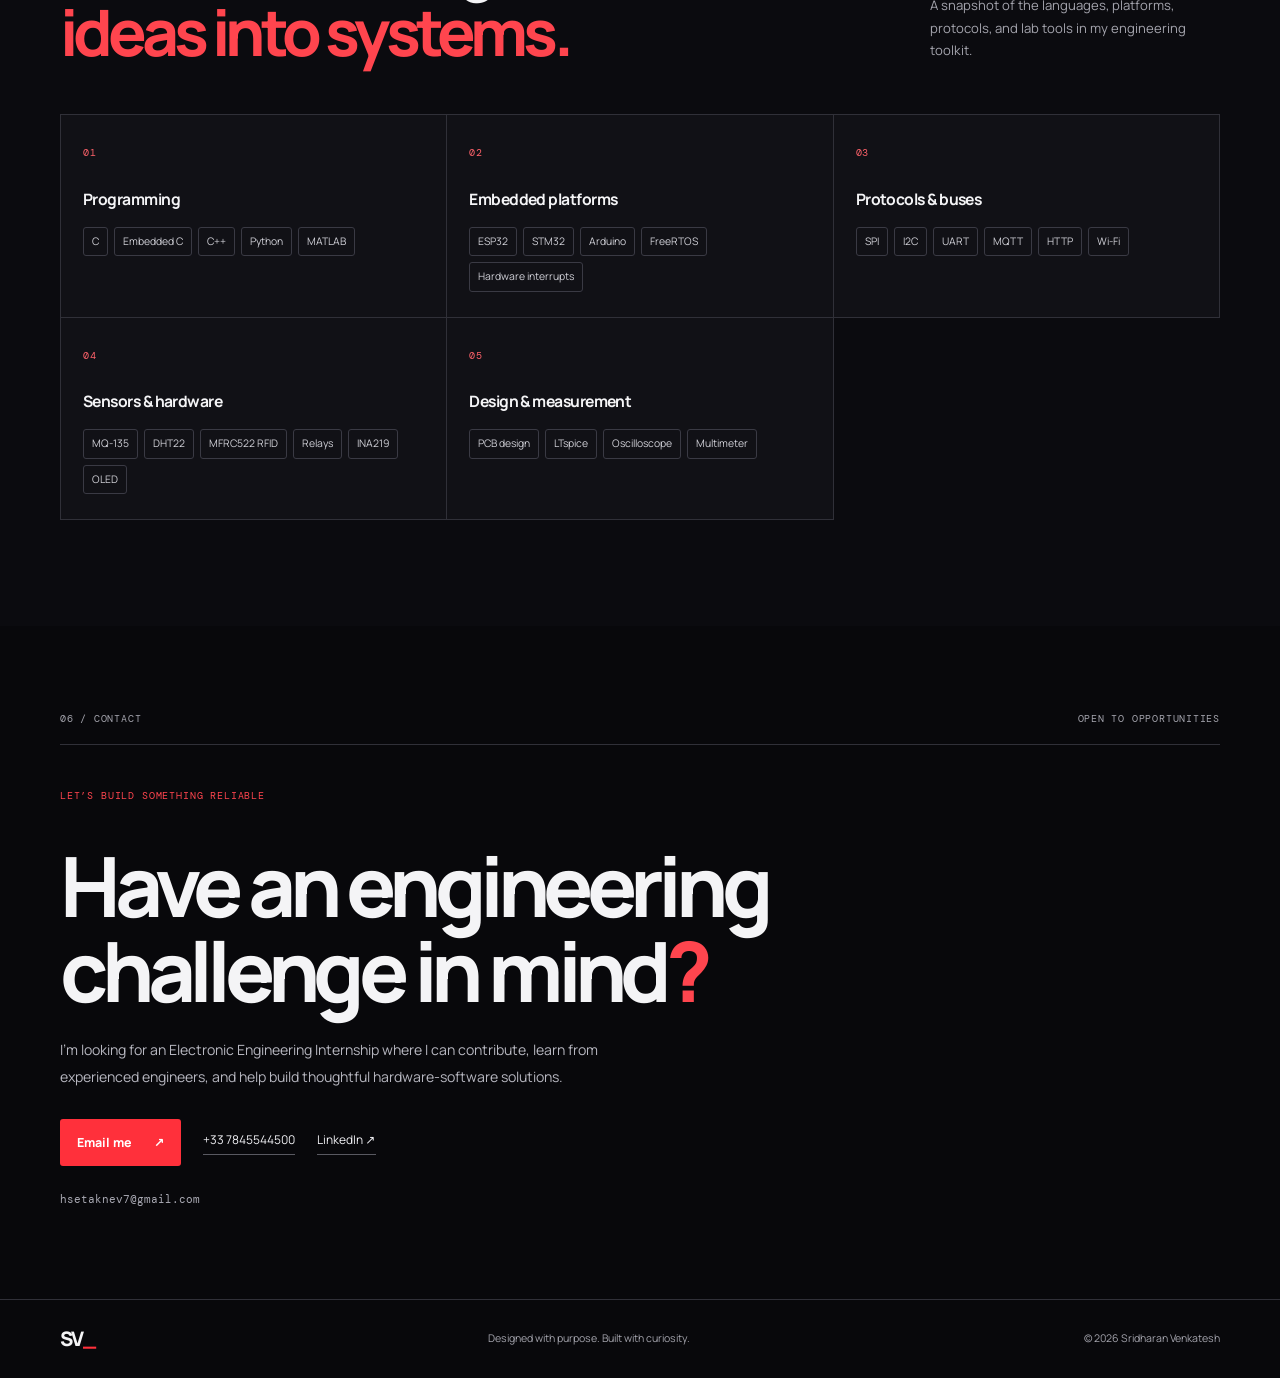
==== commit 8c8dc5bf: "Polish portfolio metadata and project calls to action" ====
--- a/index.html
+++ b/index.html
@@ -4,7 +4,7 @@
   <meta charset="utf-8">
   <meta name="viewport" content="width=device-width, initial-scale=1">
   <meta name="theme-color" content="#08080b">
-  <meta name="description" content="Portfolio of Sridharan Venkatesh, Embedded Systems Master's student and aspiring Electronic Engineering Intern.">
+  <meta name="description" content="Sridharan Venkatesh — embedded systems and electronics engineer focused on firmware, ESP32, IoT, sensor systems, and hardware-software integration. Open to internship opportunities.">\n  <meta property="og:title" content="Sridharan Venkatesh | Embedded Systems & IoT">\n  <meta property="og:description" content="Embedded systems, electronics, firmware, and connected-device projects. Explore my engineering portfolio.">\n  <meta property="og:type" content="website">\n  <meta name="color-scheme" content="dark">
   <title>Sridharan Venkatesh — Embedded Systems</title>
   <link rel="preconnect" href="https://fonts.googleapis.com">
   <link rel="preconnect" href="https://fonts.gstatic.com" crossorigin>
@@ -97,11 +97,11 @@
       <div class="project-grid">
         <a class="project-card project-featured project-link" href="https://github.com/VenkatXx/esp32-smart-air-quality-monitor" target="_blank" rel="noreferrer" aria-label="Open Smart Environmental and Indoor Air Quality Monitoring project repository">
           <div class="project-visual air-visual"><span class="project-count">PROJECT / 01</span><div class="air-orbit orbit-one"></div><div class="air-orbit orbit-two"></div><div class="sensor-device"><span class="sensor-screen"><b>24.8°</b><small>TEMP / LIVE</small></span><span class="sensor-vent"></span><span class="sensor-brand">AIR / MONITOR</span></div><span class="visual-foot">ENVIRONMENTAL SENSING</span></div>
-          <div class="project-content"><div class="project-meta"><span>ESP32 · IOT · FREERTOS</span><span>01</span></div><h3>Smart Environmental & Indoor Air Quality Monitoring</h3><p>Real-time indoor monitoring using an ESP32, MQ-135 gas sensor, and DHT22 temperature/humidity sensor. FreeRTOS tasks coordinate sensing and local alerts, while MQTT supports sending readings for cloud visualization.</p><div class="project-tags"><span>MQ-135</span><span>DHT22</span><span>I2C / SPI</span><span>MQTT</span></div><p class="project-note">Full implementation details and media to be added.</p></div>
+          <div class="project-content"><div class="project-meta"><span>ESP32 · IOT · FREERTOS</span><span>01</span></div><h3>Smart Environmental & Indoor Air Quality Monitoring</h3><p>Real-time indoor monitoring using an ESP32, MQ-135 gas sensor, and DHT22 temperature/humidity sensor. FreeRTOS tasks coordinate sensing and local alerts, while MQTT supports sending readings for cloud visualization.</p><div class="project-tags"><span>MQ-135</span><span>DHT22</span><span>I2C / SPI</span><span>MQTT</span></div><p class="project-note">Explore the source repository and implementation notes ↗</p></div>
         </a>
         <a class="project-card project-link" href="rfid-access-control.html" aria-label="Open Smart RFID Access Control and Cloud Attendance project details">
           <div class="project-visual rfid-visual"><span class="project-count">PROJECT / 02</span><div class="rfid-rings"><div class="rfid-card"><span class="rfid-mark">RF</span><span class="rfid-lines"></span><span class="rfid-wave">)))</span></div></div><span class="visual-foot">ACCESS · IDENTITY · CLOUD</span></div>
-          <div class="project-content"><div class="project-meta"><span>ESP32 · RFID · FIREBASE</span><span>02</span></div><h3>Smart RFID Access Control & Cloud Attendance</h3><p>An ESP32-based access workflow using an MFRC522 RFID reader over SPI to validate credentials, operate a relay lock, and log entry timestamps to Firebase over Wi-Fi.</p><div class="project-tags"><span>MFRC522</span><span>SPI</span><span>Relay</span><span>Firebase</span></div><p class="project-note">Full implementation details and media to be added.</p></div>
+          <div class="project-content"><div class="project-meta"><span>ESP32 · RFID · FIREBASE</span><span>02</span></div><h3>Smart RFID Access Control & Cloud Attendance</h3><p>An ESP32-based access workflow using an MFRC522 RFID reader over SPI to validate credentials, operate a relay lock, and log entry timestamps to Firebase over Wi-Fi.</p><div class="project-tags"><span>MFRC522</span><span>SPI</span><span>Relay</span><span>Firebase</span></div><p class="project-note">Open the project breakdown, architecture, and workflow ↗</p></div>
         </a>
       </div>
     </section>
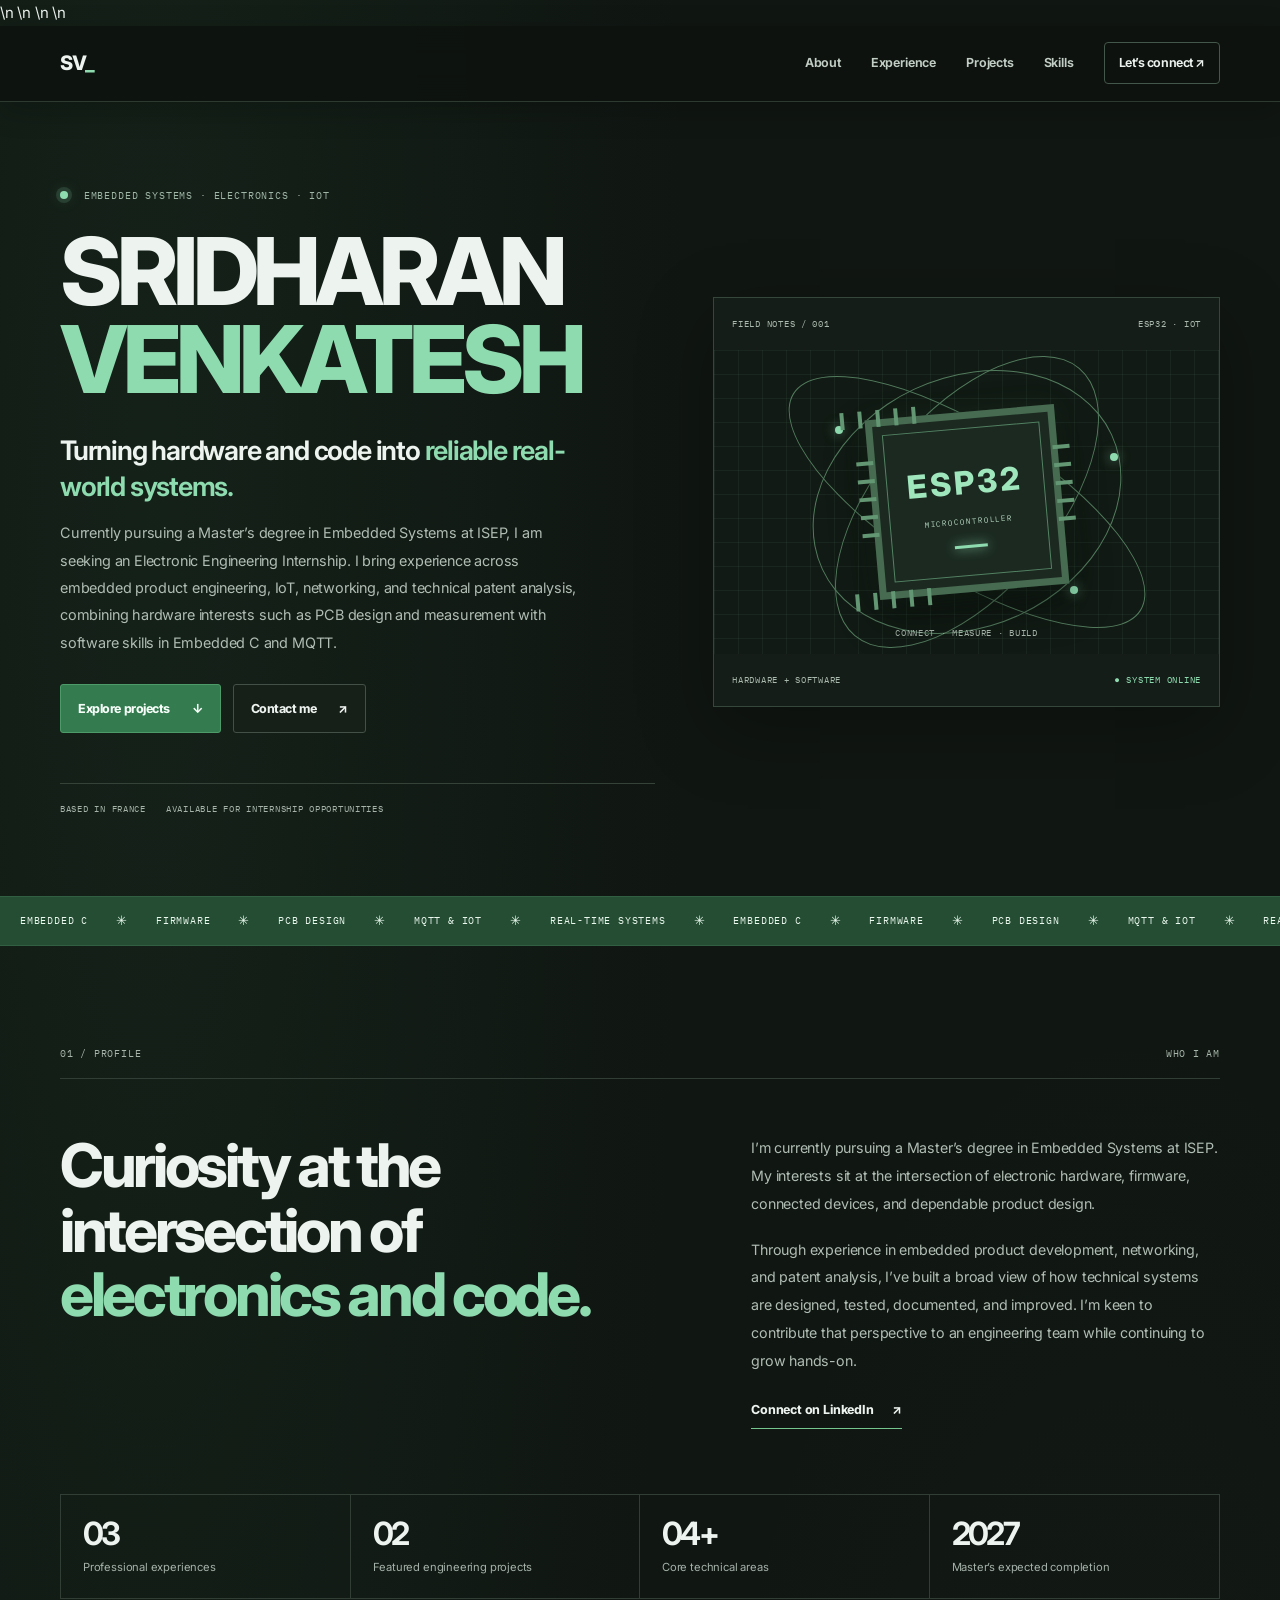
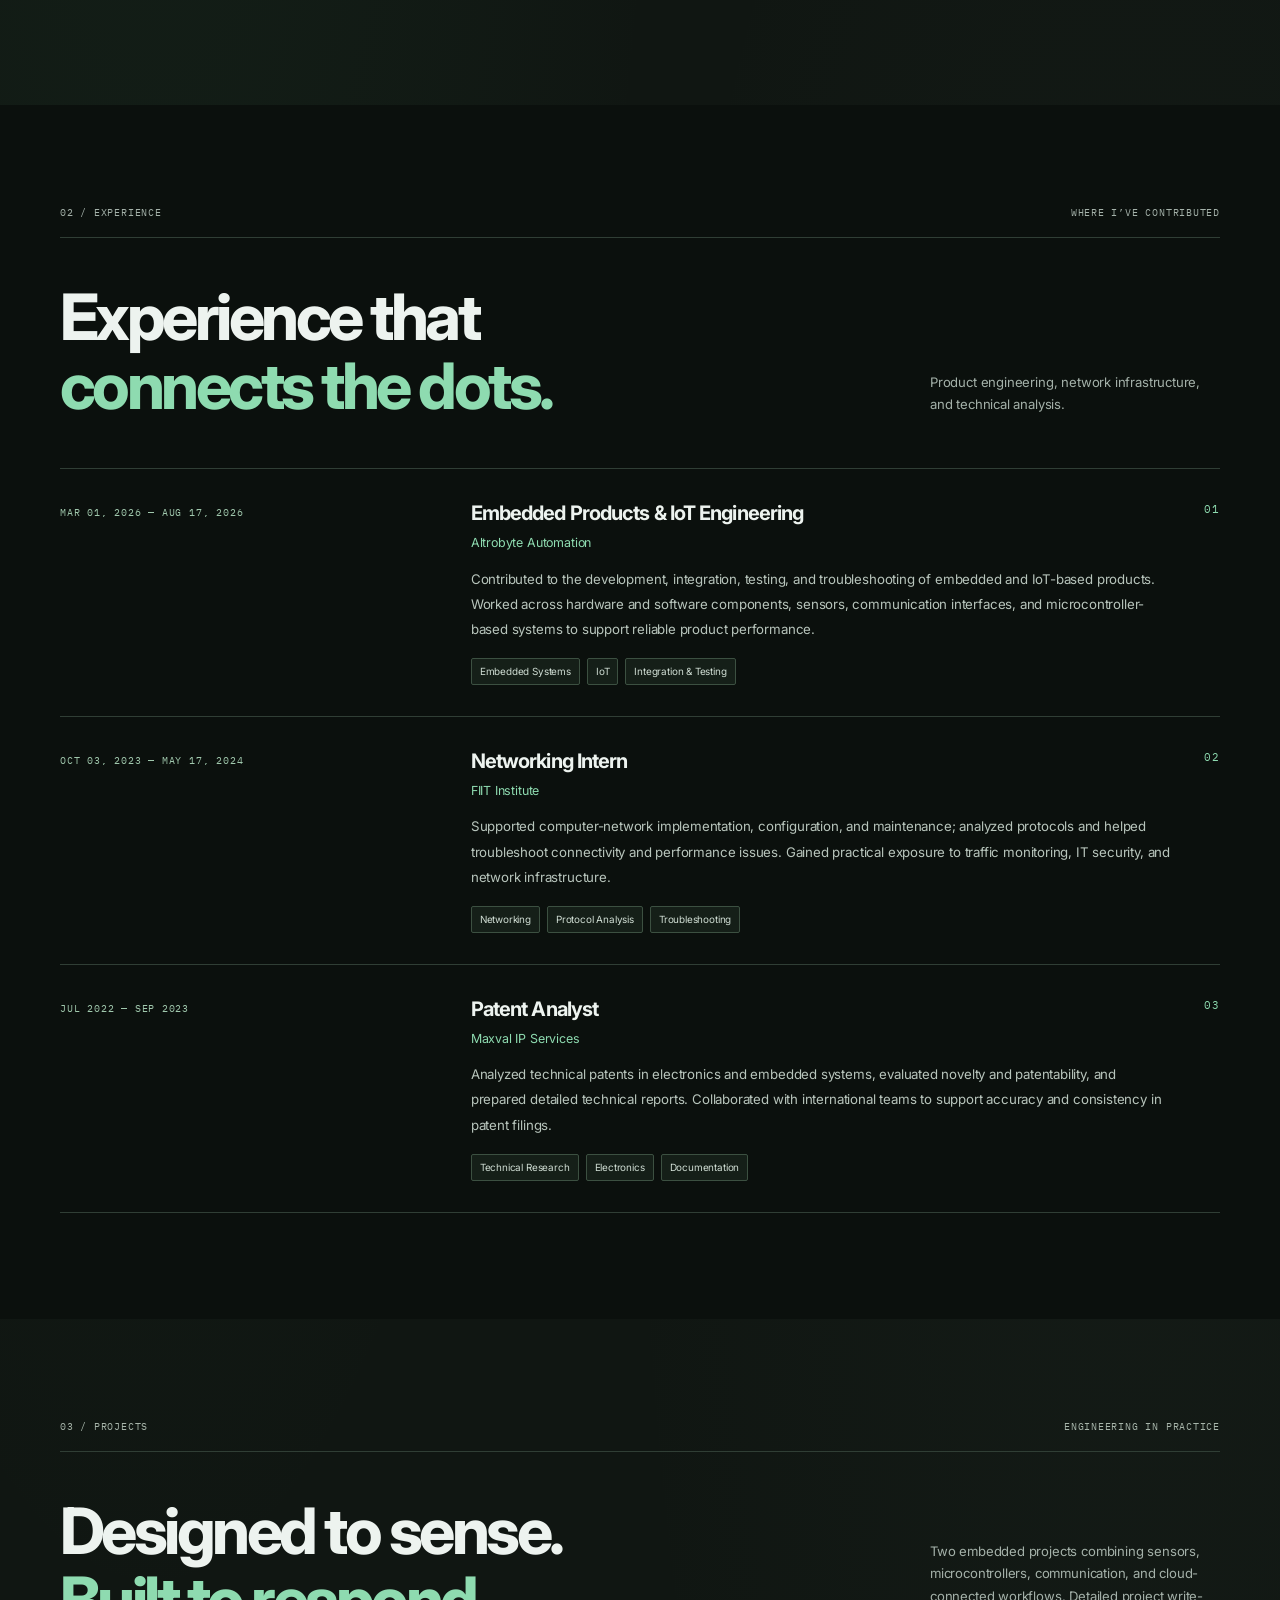
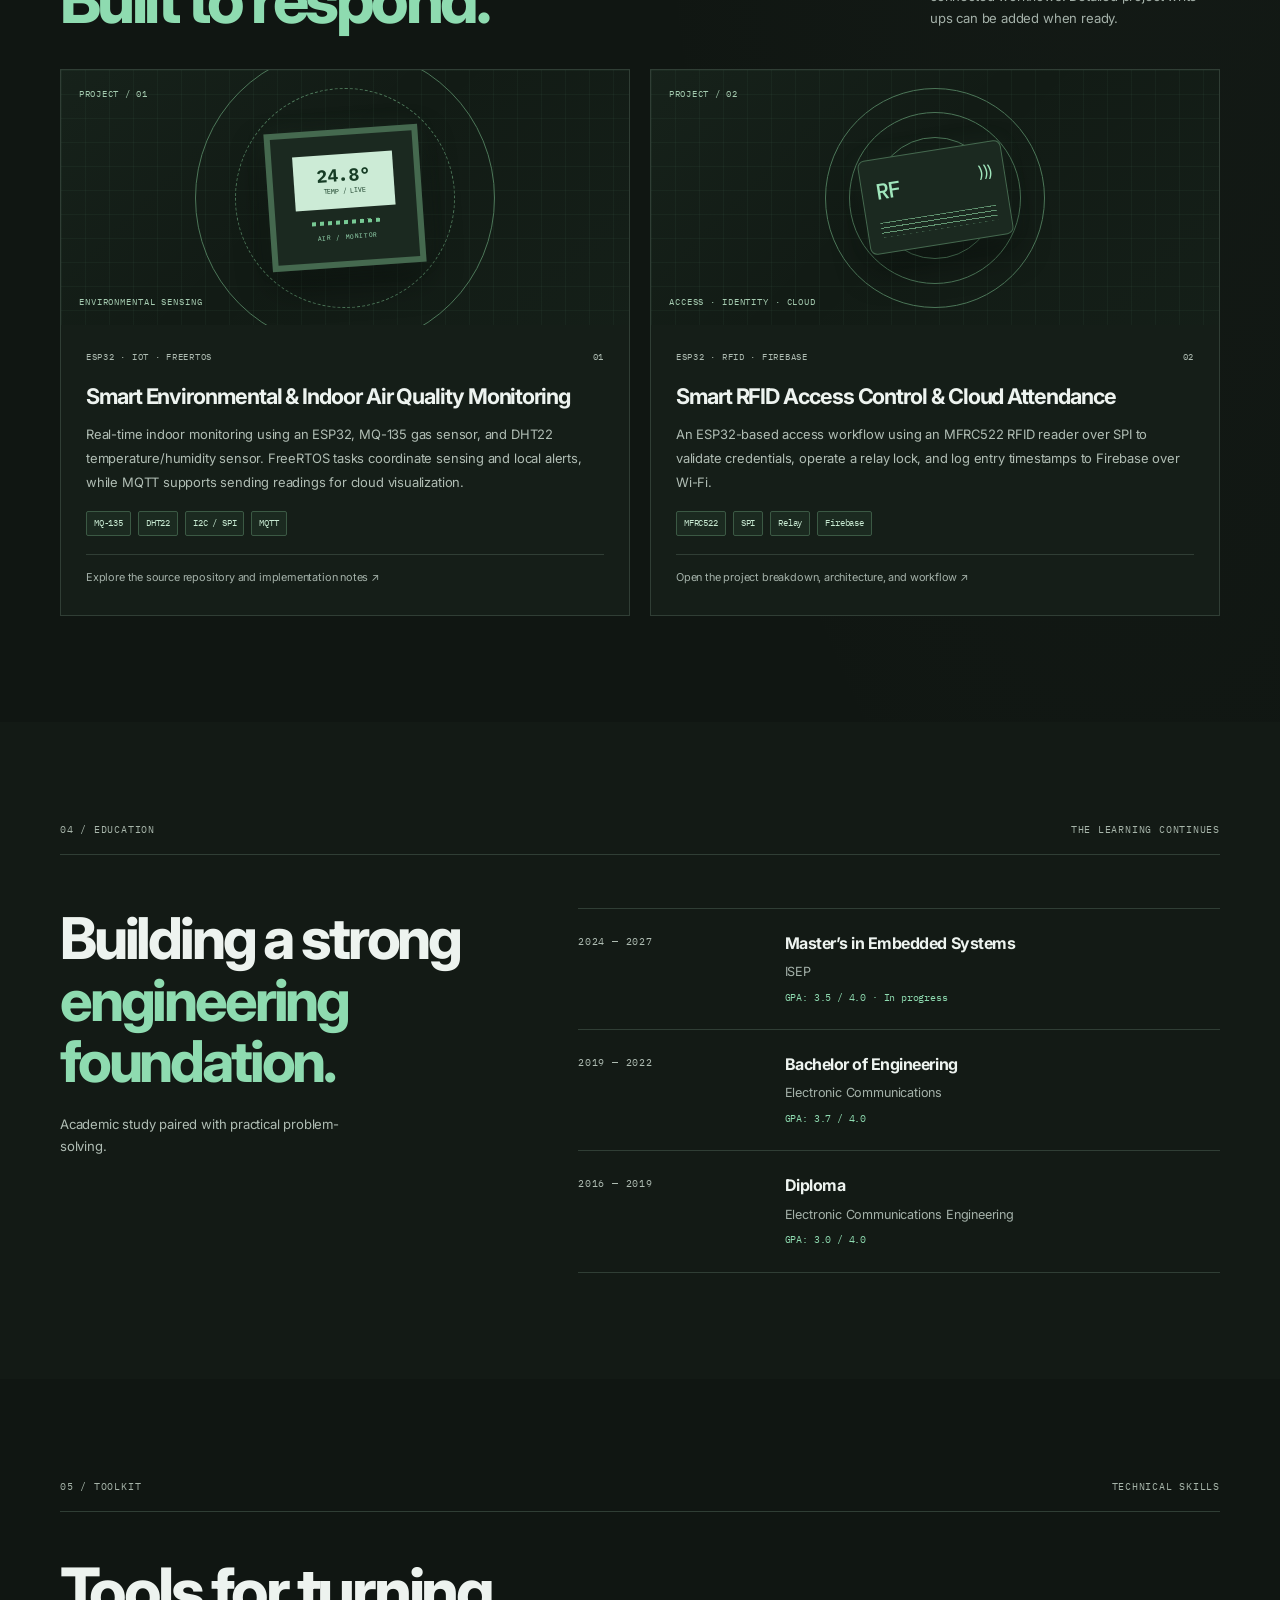
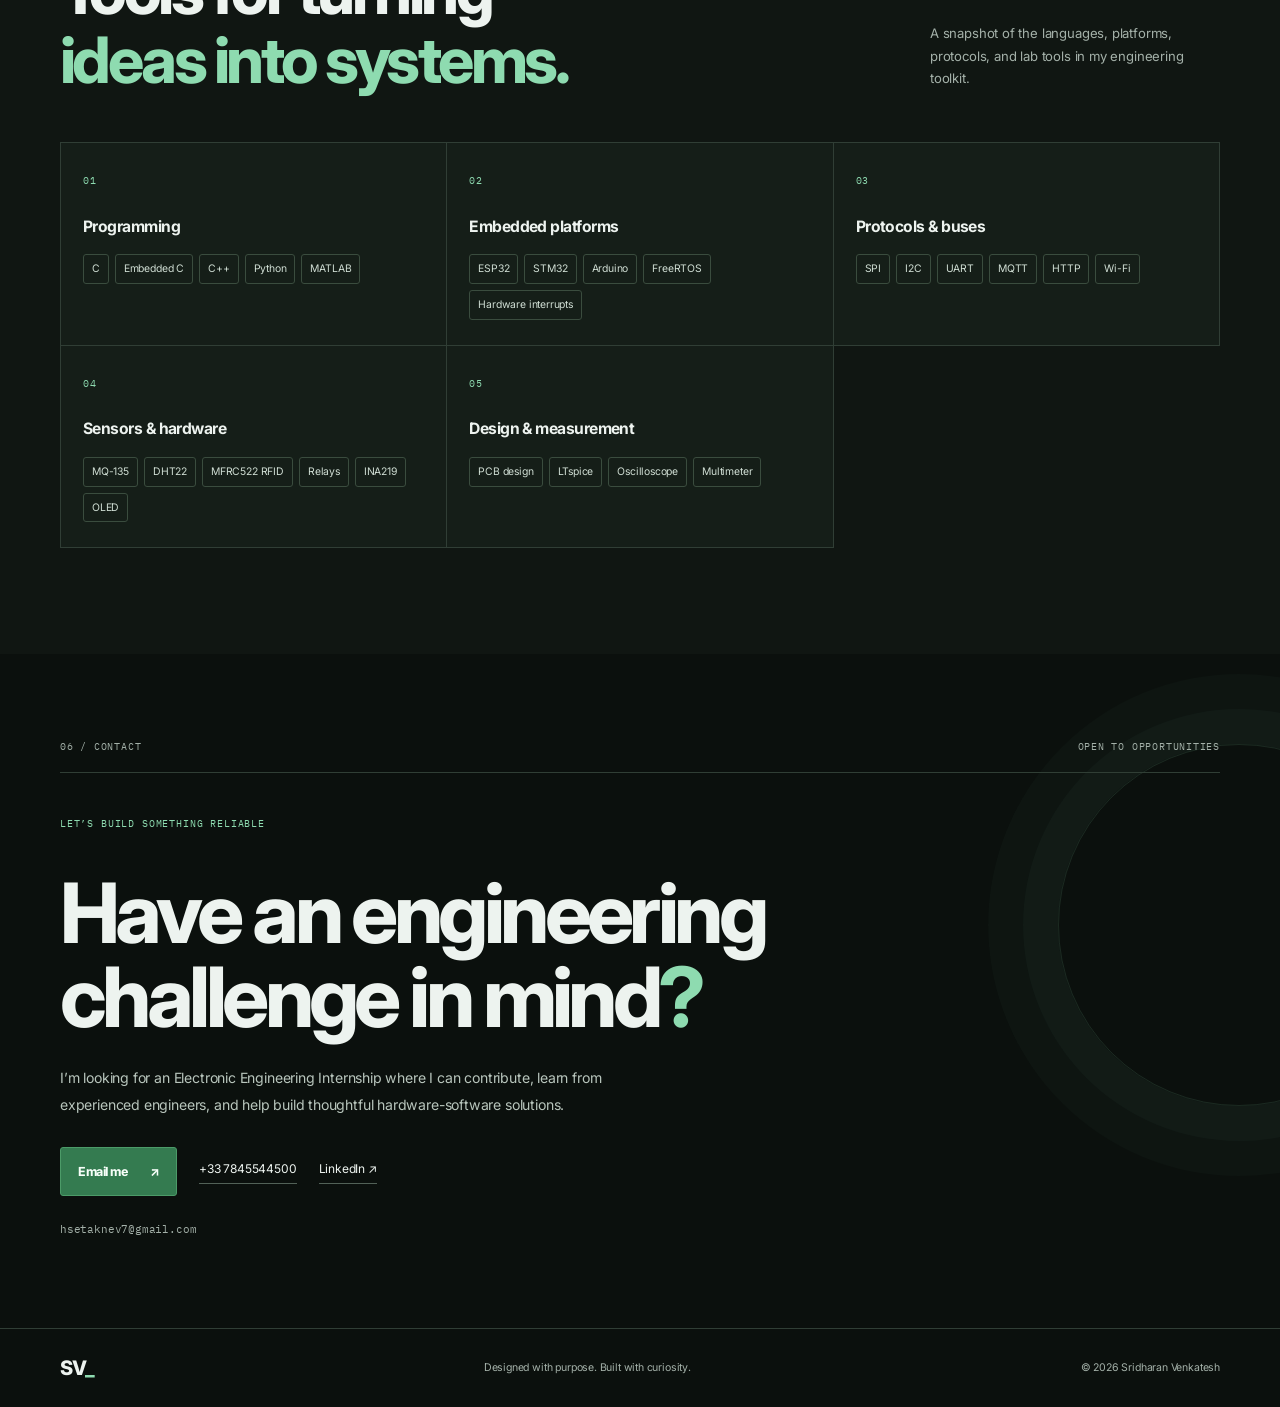
==== commit 5b9d4800: "Use professional Inter typography and refresh theme metadata" ====
--- a/index.html
+++ b/index.html
@@ -3,13 +3,13 @@
 <head>
   <meta charset="utf-8">
   <meta name="viewport" content="width=device-width, initial-scale=1">
-  <meta name="theme-color" content="#08080b">
+  <meta name="theme-color" content="#101612">
   <meta name="description" content="Sridharan Venkatesh — embedded systems and electronics engineer focused on firmware, ESP32, IoT, sensor systems, and hardware-software integration. Open to internship opportunities.">\n  <meta property="og:title" content="Sridharan Venkatesh | Embedded Systems & IoT">\n  <meta property="og:description" content="Embedded systems, electronics, firmware, and connected-device projects. Explore my engineering portfolio.">\n  <meta property="og:type" content="website">\n  <meta name="color-scheme" content="dark">
   <title>Sridharan Venkatesh — Embedded Systems</title>
   <link rel="preconnect" href="https://fonts.googleapis.com">
   <link rel="preconnect" href="https://fonts.gstatic.com" crossorigin>
-  <link href="https://fonts.googleapis.com/css2?family=DM+Mono:wght@400;500&family=Manrope:wght@400;500;600;700;800&display=swap" rel="stylesheet">
-  <link rel="stylesheet" href="style.css?v=red-theme-20261014">
+  <link href="https://fonts.googleapis.com/css2?family=IBM+Plex+Mono:wght@400;500&family=Inter:wght@400;500;600;700;800&display=swap" rel="stylesheet">
+  <link rel="stylesheet" href="style.css?v=forest-green-20261014">
   <script src="script.js" defer></script>
 </head>
 <body>
--- a/style.css
+++ b/style.css
@@ -190,3 +190,122 @@
 .project-link:hover{border-color:#ff303b;box-shadow:0 14px 34px #ff303b12}
 @media(max-width:650px){.nav-links{background:#0b0b0f;border-color:#303038}.project-card{background:#111116}}
 @media(prefers-reduced-motion:reduce){.project-link:hover{transform:none}}
+
+
+/* POLISH PASS — sharper technical atmosphere and responsive interactions */
+:root{color-scheme:dark;--accent:#ff303b;--accent-soft:#ff6a72}
+::selection{background:#ff303b;color:#fff}
+body{background-image:radial-gradient(ellipse at 12% 8%,#ff303b0b,transparent 32%),radial-gradient(ellipse at 88% 42%,#ff303b08,transparent 30%)}
+.site-header{box-shadow:0 8px 30px #00000014}
+.brand{transition:color .2s ease}
+.brand:hover{color:var(--accent)}
+.hero{position:relative}
+.hero-copy{position:relative;z-index:1}
+.hero-visual{box-shadow:0 22px 70px #00000030}
+.chip{transition:transform .35s ease,box-shadow .35s ease}
+.hero-visual:hover .chip{transform:rotate(-2deg) translateY(-3px);box-shadow:0 22px 48px #0009,0 0 36px #ff303b20}
+.ticker-track{animation:ticker-drift 36s linear infinite;width:max-content;min-width:100%;justify-content:flex-start}
+.ticker:hover .ticker-track{animation-play-state:paused}
+@keyframes ticker-drift{from{transform:translateX(0)}to{transform:translateX(-25%)}}
+.project-card{transition:transform .22s ease,border-color .22s ease,box-shadow .22s ease}
+.project-link:hover{transform:translateY(-5px)}
+.project-visual{isolation:isolate}
+.project-visual:after{content:"";position:absolute;inset:0;pointer-events:none;background:linear-gradient(135deg,#ff303b09,transparent 45%,#ff303b05)}
+.project-content h3{transition:color .2s ease}
+.project-link:hover .project-content h3{color:#ff454e}
+.contact-section{position:relative;overflow:hidden}
+.contact-section:after{content:"";position:absolute;right:-140px;top:90px;width:360px;height:360px;border:1px solid #ff303b20;border-radius:50%;box-shadow:0 0 0 35px #ff303b08,0 0 0 70px #ff303b05;pointer-events:none}
+.contact-wrap{position:relative;z-index:1}
+.button-green,.button-dark{transition:transform .18s ease,background .18s ease,box-shadow .18s ease}
+.button-green:hover,.button-dark:hover{box-shadow:0 8px 24px #ff303b2b}
+.contact-detail:hover{border-color:#ff303b;color:#ff737a}
+@media(max-width:800px){.hero{gap:35px}.about-grid,.education-grid{gap:42px}}
+@media(max-width:650px){.ticker-track{animation-duration:28s}.hero-visual{min-height:340px}.project-link:hover{transform:translateY(-2px)}.contact-section:after{right:-250px;top:160px}}
+@media(prefers-reduced-motion:reduce){html{scroll-behavior:auto}.ticker-track{animation:none}.project-card,.chip,.button{transition:none}.project-link:hover{transform:none}}
+
+.reveal-ready{opacity:0;transform:translateY(14px);transition:opacity .55s ease,transform .55s ease}
+.reveal-ready.is-visible{opacity:1;transform:translateY(0)}
+@media(prefers-reduced-motion:reduce){.reveal-ready{opacity:1;transform:none;transition:none}}
+
+
+/* FOREST GREEN + GRAPHITE — professional portfolio refresh */
+:root{
+  color-scheme:dark;
+  --ink:#edf3ef;--muted:#a4b1a9;--line:#303e35;--paper:#101612;
+  --white:#18211b;--soft:#141c17;--dark:#0b100d;--lime:#8edbb0;
+  --accent:#7fd5a2;--accent-soft:#a0e6bc;
+  --mono:"IBM Plex Mono",ui-monospace,SFMono-Regular,monospace;
+  --sans:"Inter",ui-sans-serif,system-ui,-apple-system,BlinkMacSystemFont,"Segoe UI",sans-serif;
+}
+html{scrollbar-color:#426a51 #101612}
+body{background-color:var(--paper);color:var(--ink);font-family:var(--sans);letter-spacing:-.012em;background-image:radial-gradient(ellipse at 12% 8%,#3c8d5b18,transparent 34%),radial-gradient(ellipse at 88% 42%,#6680710c,transparent 32%)}
+h1,h2,h3,.brand,.nav-cta,.button{letter-spacing:-.035em}
+h1,h2{letter-spacing:-.055em}
+a:focus-visible,button:focus-visible,.project-link:focus-visible{outline-color:#8edbb0}
+::selection{background:#347b50;color:#f5fff8}
+.site-header{background:rgba(13,19,15,.93);border-color:#2c3a30;box-shadow:0 8px 30px #0003}
+.brand span,.nav-links>a:not(.nav-cta):hover,.green-mark,.project-link:hover .project-content h3{color:#8edbb0}
+.brand:hover{color:#a0e6bc}
+.nav-links{color:#c2cec5}
+.nav-cta{border-color:#43574a;color:#edf3ef}
+.nav-cta:hover{border-color:#8edbb0;color:#a0e6bc;background:#1a2a20}
+.menu-toggle{color:#edf3ef;border-color:#43574a}
+.eyebrow{color:#a0b7a7}
+.pulse{background:#8edbb0;box-shadow:0 0 0 4px #8edbb025,0 0 16px #8edbb055}
+h1 span,h2 span,.hero-intro em{color:#8edbb0}
+.hero-description,.about-copy,.project-content>p:not(.project-note),.education-intro{color:#b0bdb4}
+.button-dark,.button-green{background:#347b50;color:#f7fff9;border:1px solid #4c9b68}
+.button-dark:hover,.button-green:hover{background:#419361;box-shadow:0 8px 24px #4eae702b}
+.button-light{border-color:#435047;color:#edf3ef;background:#171f19}
+.button-light:hover{background:#202c23;border-color:#79c995}
+.hero-meta{border-color:#344238;color:#a5b3a9}
+.hero-visual{background:#141d17;border-color:#35463a;box-shadow:0 22px 70px #0004}
+.visual-top,.visual-bottom,.visual-caption{color:#aab9ae}
+.chip-scene{background-color:#111a14;background-image:linear-gradient(#8edbb010 1px,transparent 1px),linear-gradient(90deg,#8edbb010 1px,transparent 1px)}
+.chip{background:#1b2920;border-color:#466b50;box-shadow:0 18px 42px #0006,0 0 28px #70c98b13;color:#a0e6bc}
+.chip:before{border-color:#538363}.chip-sub{color:#b7d9c1}.chip-core{background:#8edbb0;box-shadow:0 0 12px #8edbb0}
+.chip-pin{background:#639773}.pin-1,.pin-2,.pin-3,.pin-4{box-shadow:0 18px #639773,0 36px #639773,0 54px #639773,0 72px #639773}
+.trace{border-color:#527b5d}.node{background:#8edbb0;box-shadow:0 0 12px #8edbb099}
+.ticker{background:#244d33;color:#eaf8ee;border-color:#315f41}
+.ticker-track{color:#eaf8ee}
+.section-label{border-color:var(--line);color:#a7b5aa}
+.inline-link{color:#edf3ef;border-color:#75c58e}
+.inline-link:hover{color:#a0e6bc}
+.stats-grid,.stat{border-color:var(--line)}.stat span{color:#a4b1a9}
+.section-dark,.contact-section,.site-footer{background:#0b100d;color:#edf3ef}
+.section-label-dark{border-color:#303e35;color:#a4b1a9}
+.section-title-row>p{color:#a4b1a9}
+.timeline,.timeline-item{border-color:#303e35}.timeline-date{color:#a0c8ad}
+.role-index,.company,.contact-eyebrow,.contact-wrap h2 span{color:#8edbb0}
+.role-description{color:#b8c5bc}.mini-tags span{border-color:#3c5041;color:#d0ded4;background:#151f18}
+.project-card,.skills-card{background:#151e18;border-color:#303e35}
+.project-card:hover,.project-link:hover{border-color:#6ebd88;box-shadow:0 14px 34px #4eae7010}
+.air-visual,.rfid-visual{background-color:#121b15;background-image:linear-gradient(#8edbb00b 1px,transparent 1px),linear-gradient(90deg,#8edbb00b 1px,transparent 1px);background-size:24px 24px}
+.project-count,.visual-foot{color:#a5cbb0}
+.air-orbit,.rfid-rings,.rfid-rings:before,.rfid-rings:after{border-color:#4c7658}
+.sensor-device,.rfid-card{background:#1b2920;border-color:#45694f;box-shadow:0 16px 35px #0006,0 0 25px #8edbb010}
+.sensor-screen{background:#ccebd6;color:#163c25}
+.sensor-vent{background:repeating-linear-gradient(90deg,#77c994 0 4px,transparent 4px 8px)}
+.sensor-brand{color:#a0e6bc}.rfid-card{color:#a0e6bc}
+.rfid-lines{background:repeating-linear-gradient(180deg,#639773 0 1px,transparent 1px 5px)}
+.project-meta{color:#aebcb2}
+.project-tags span{background:#1b2a20;border-color:#3b5944;color:#c8ead2}
+.project-note{color:#a4b1a9;border-color:#303e35}
+.section-soft{background:#131a15}
+.education-list,.education-item{border-color:#303e35}
+.edu-year{color:#aebcb2}.education-item p{color:#a4b1a9}.edu-note{color:#8edbb0}
+.skills-grid{border-color:#303e35}
+.skills-number{color:#8edbb0}
+.skill-pills span{border-color:#3a4c3e;color:#d0ded4;background:#151e18}
+.contact-intro{color:#b8c5bc}
+.contact-detail{color:#edf3ef;border-color:#526157}
+.contact-detail:hover{border-color:#8edbb0;color:#a0e6bc}
+.contact-email,.footer-inner p{color:#a4b1a9}
+.site-footer{border-color:#303e35}
+.skip-link{background:#347b50;color:#fff}
+.project-visual:after{background:linear-gradient(135deg,#8edbb009,transparent 45%,#8edbb005)}
+.contact-section:after{border-color:#8edbb020;box-shadow:0 0 0 35px #8edbb008,0 0 0 70px #8edbb005}
+.button-green,.button-dark{transition:transform .18s ease,background .18s ease,box-shadow .18s ease}
+.button-green:hover,.button-dark:hover{box-shadow:0 8px 24px #4eae702b}
+@media(max-width:650px){.nav-links{background:#101713;border-color:#303e35}.project-card{background:#151e18}}
+@media(prefers-reduced-motion:reduce){.project-link:hover{transform:none}}
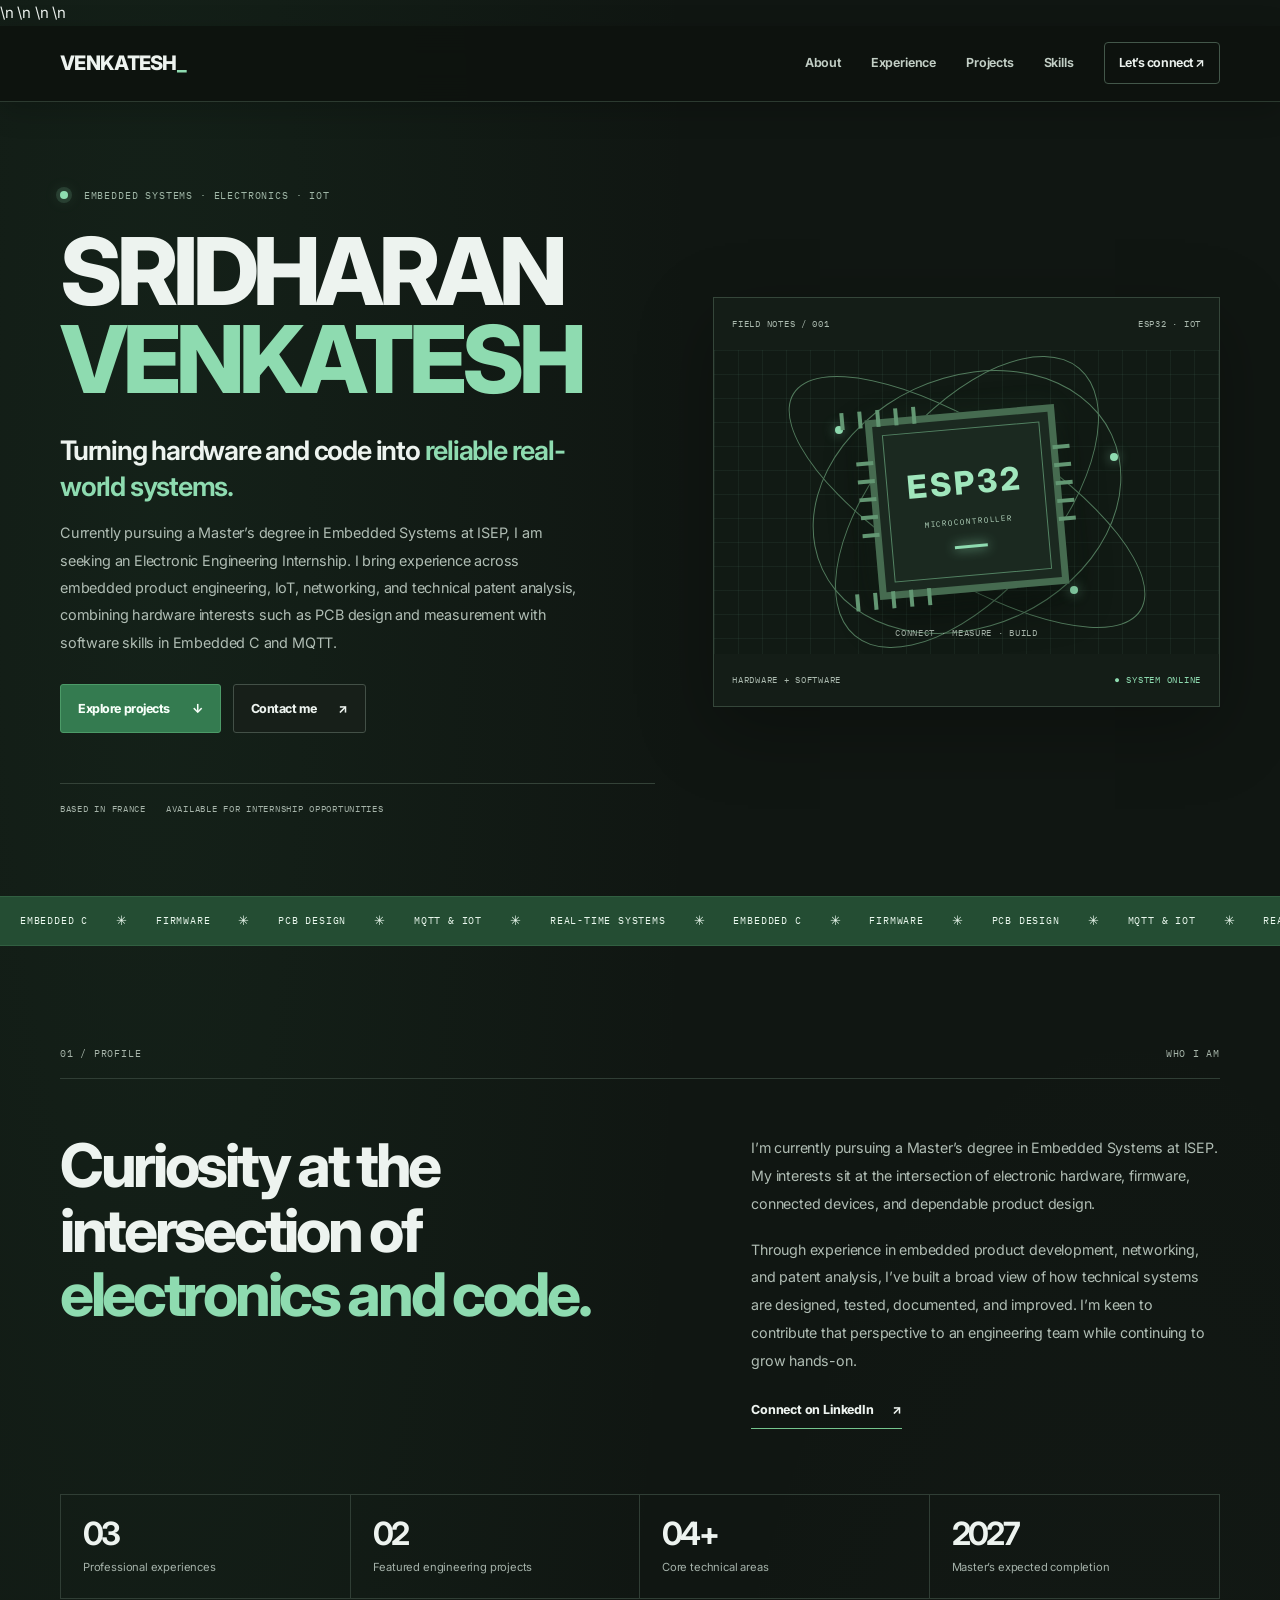
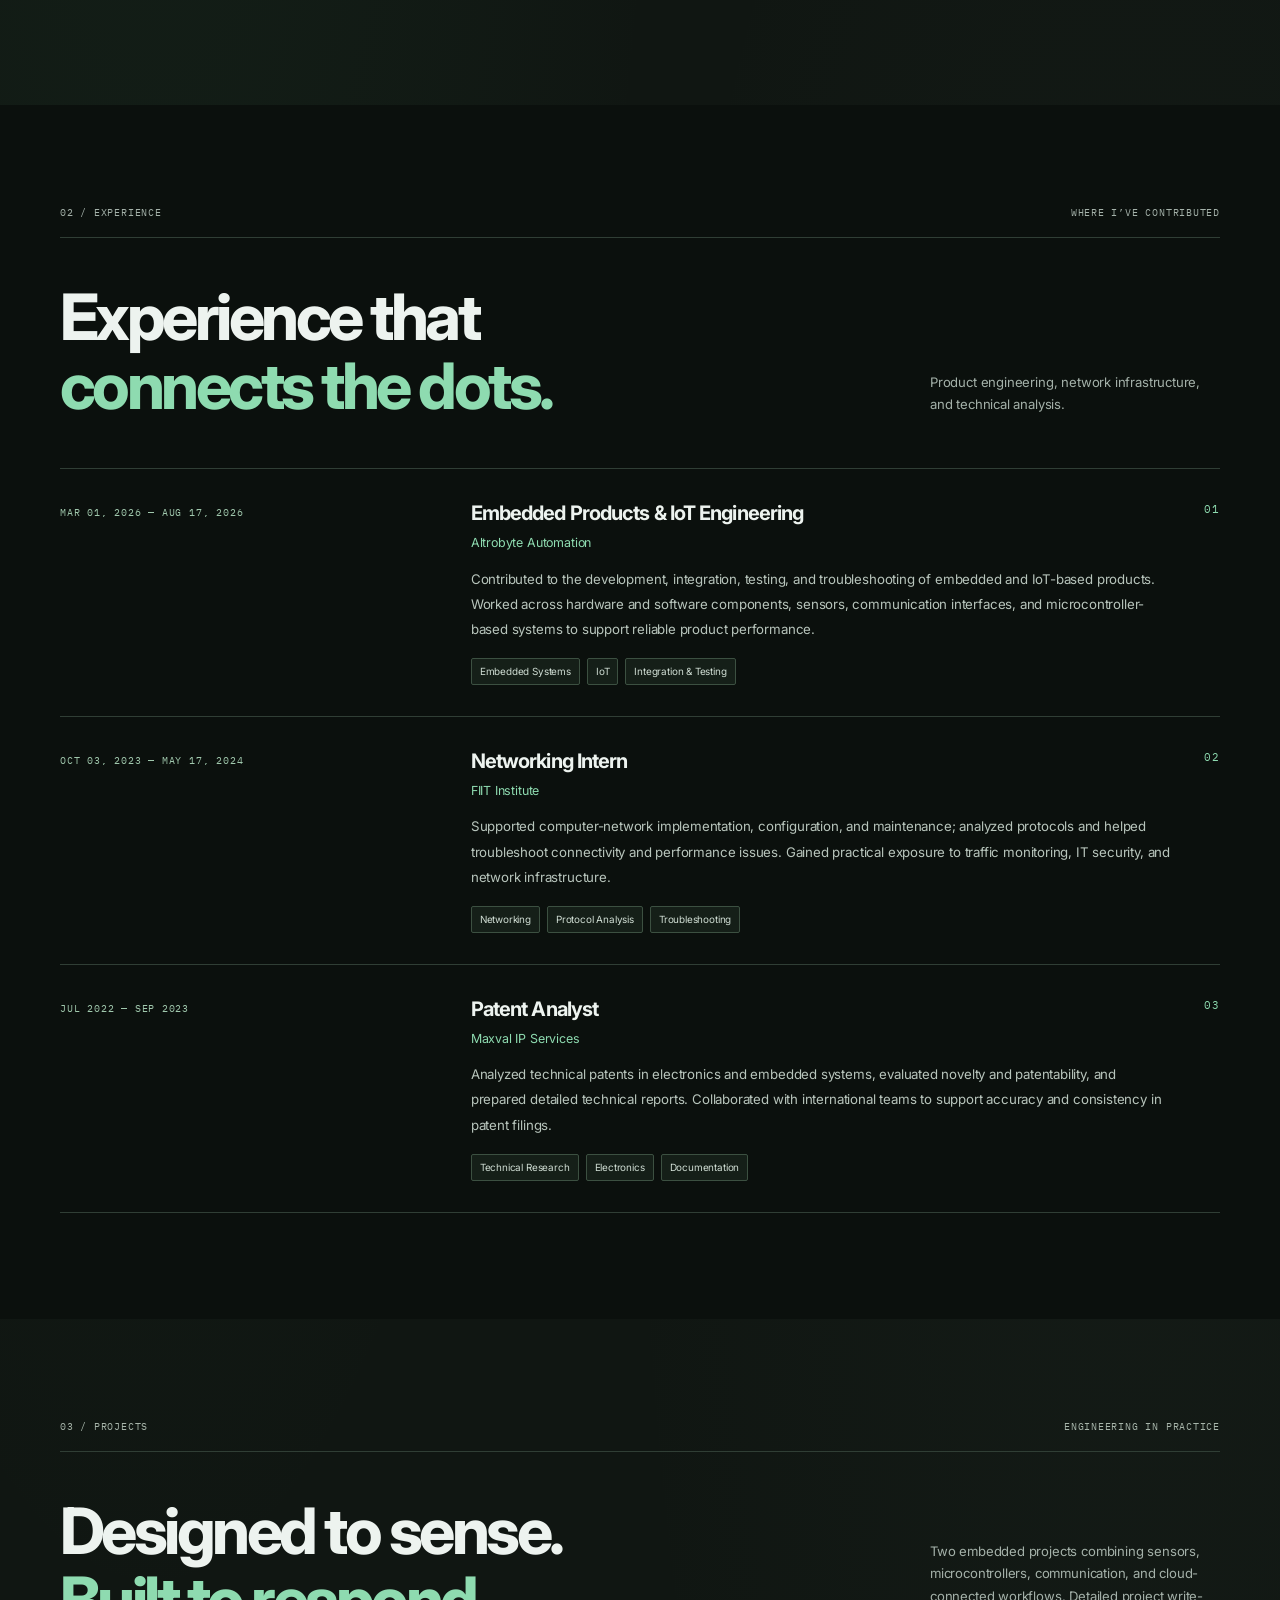
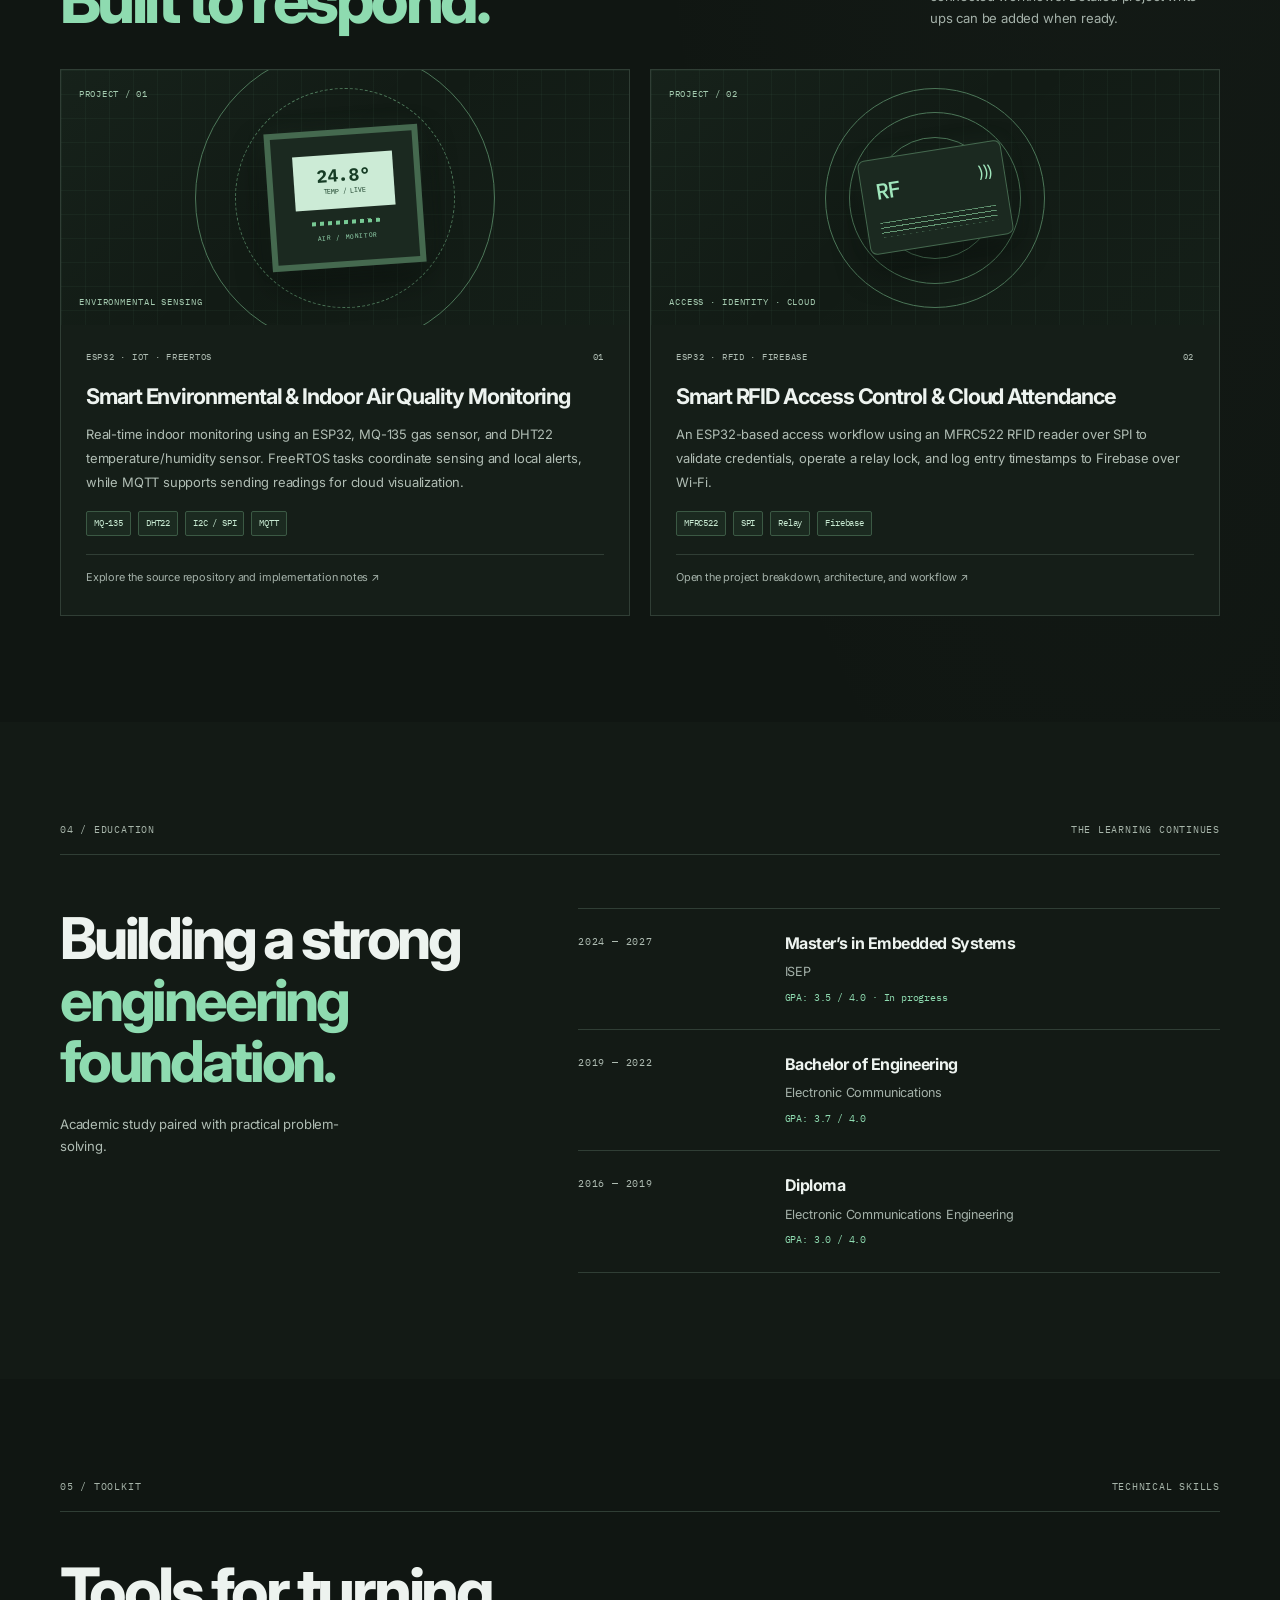
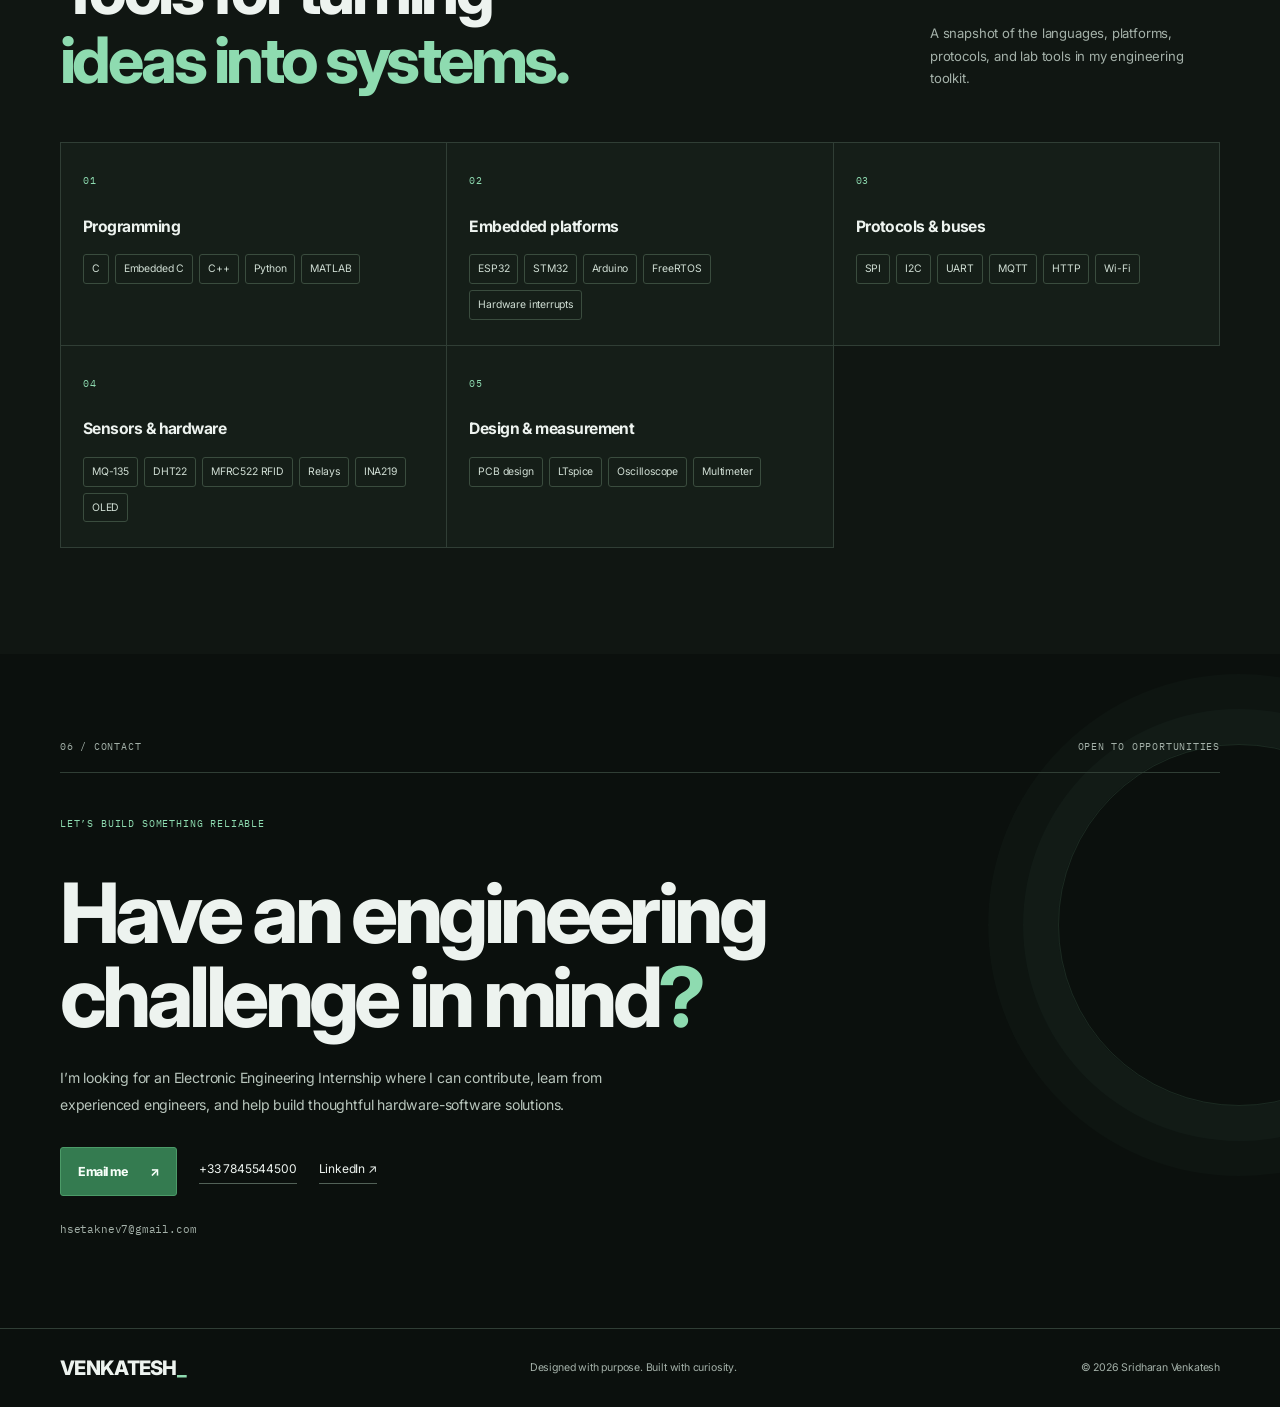
==== commit 44e1776e: "Replace SV portfolio branding with VENKATESH" ====
--- a/index.html
+++ b/index.html
@@ -16,7 +16,7 @@
   <a class="skip-link" href="#main">Skip to content</a>
   <header class="site-header">
     <nav class="nav wrap" aria-label="Main navigation">
-      <a class="brand" href="#home" aria-label="Sridharan Venkatesh home">SV<span>_</span></a>
+      <a class="brand" href="#home" aria-label="Sridharan Venkatesh home">VENKATESH<span>_</span></a>
       <button class="menu-toggle" type="button" aria-expanded="false" aria-controls="nav-links">Menu</button>
       <div class="nav-links" id="nav-links">
         <a href="#about">About</a><a href="#experience">Experience</a><a href="#projects">Projects</a><a href="#skills">Skills</a>
@@ -144,6 +144,6 @@
     </section>
   </main>
 
-  <footer class="site-footer"><div class="wrap footer-inner"><a class="brand" href="#home">SV<span>_</span></a><p>Designed with purpose. Built with curiosity.</p><p>© <span id="year">2026</span> Sridharan Venkatesh</p></div></footer>
+  <footer class="site-footer"><div class="wrap footer-inner"><a class="brand" href="#home">VENKATESH<span>_</span></a><p>Designed with purpose. Built with curiosity.</p><p>© <span id="year">2026</span> Sridharan Venkatesh</p></div></footer>
 </body>
 </html>
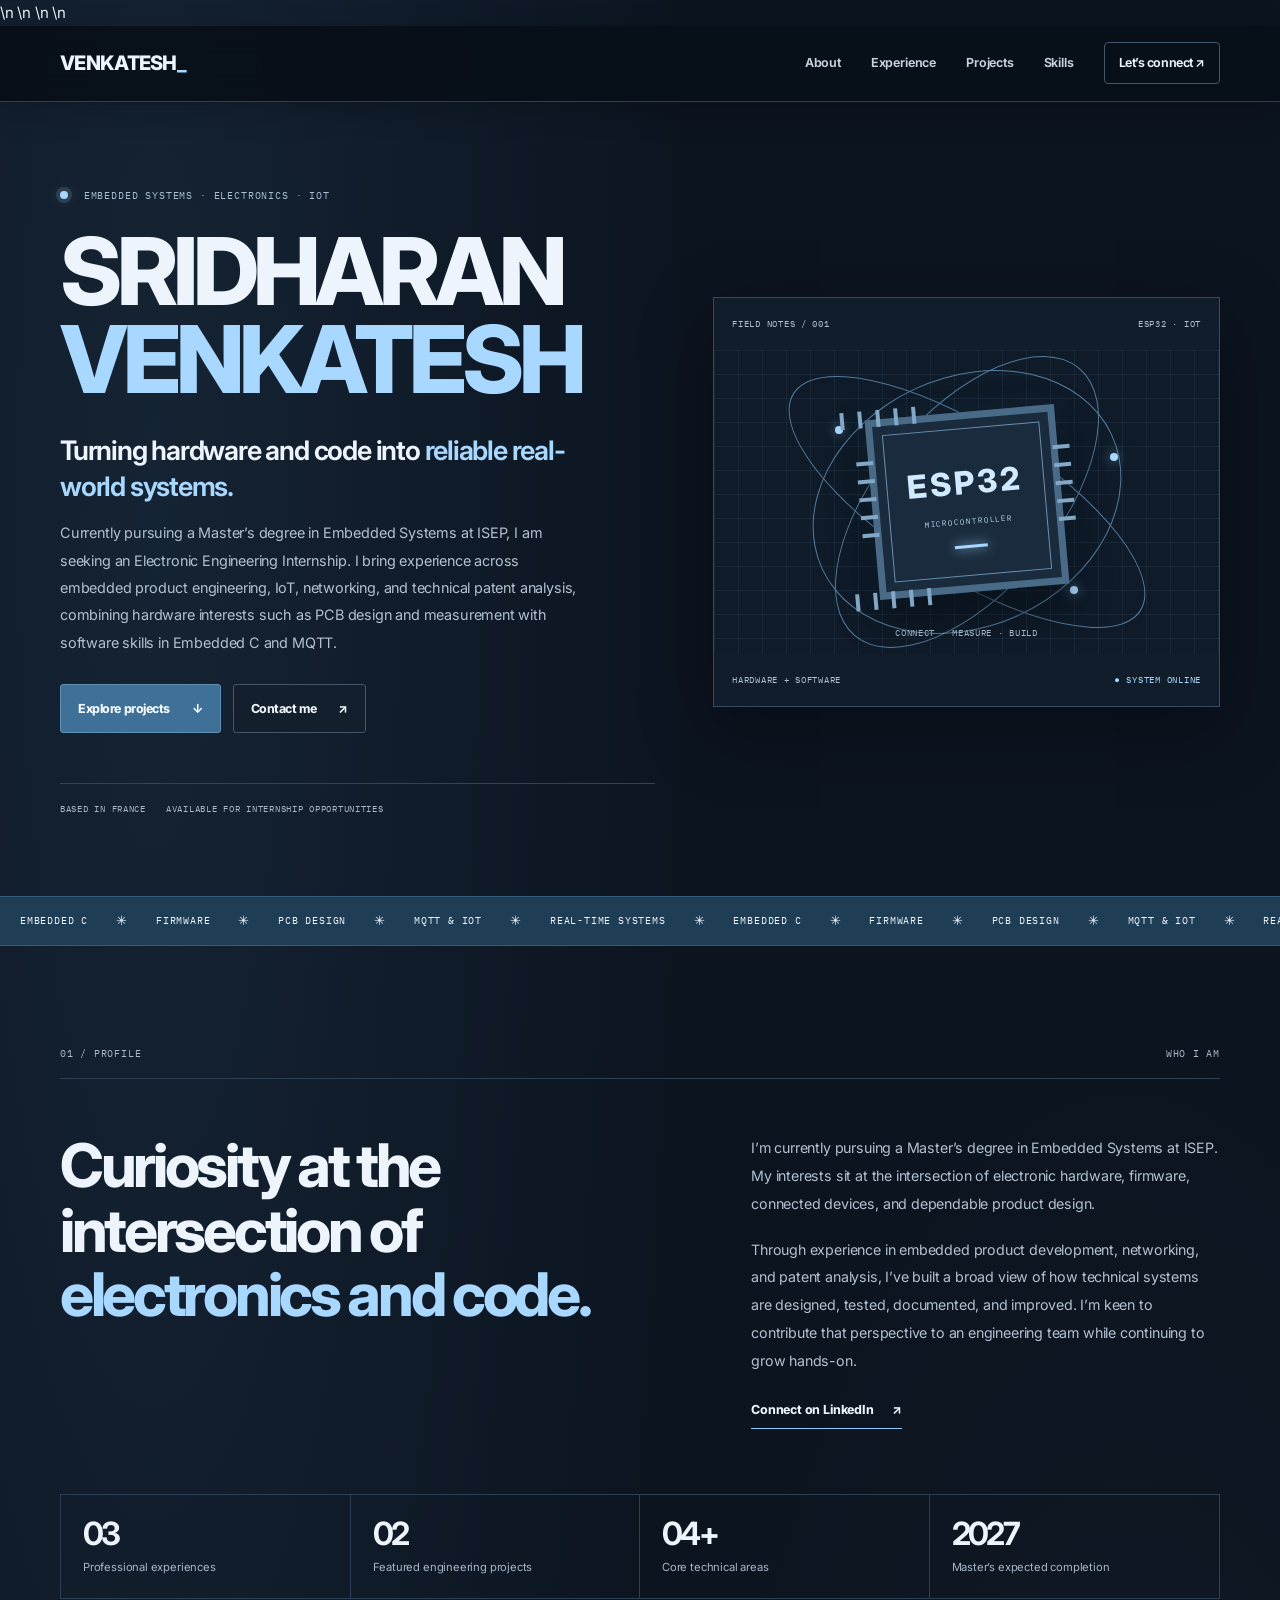
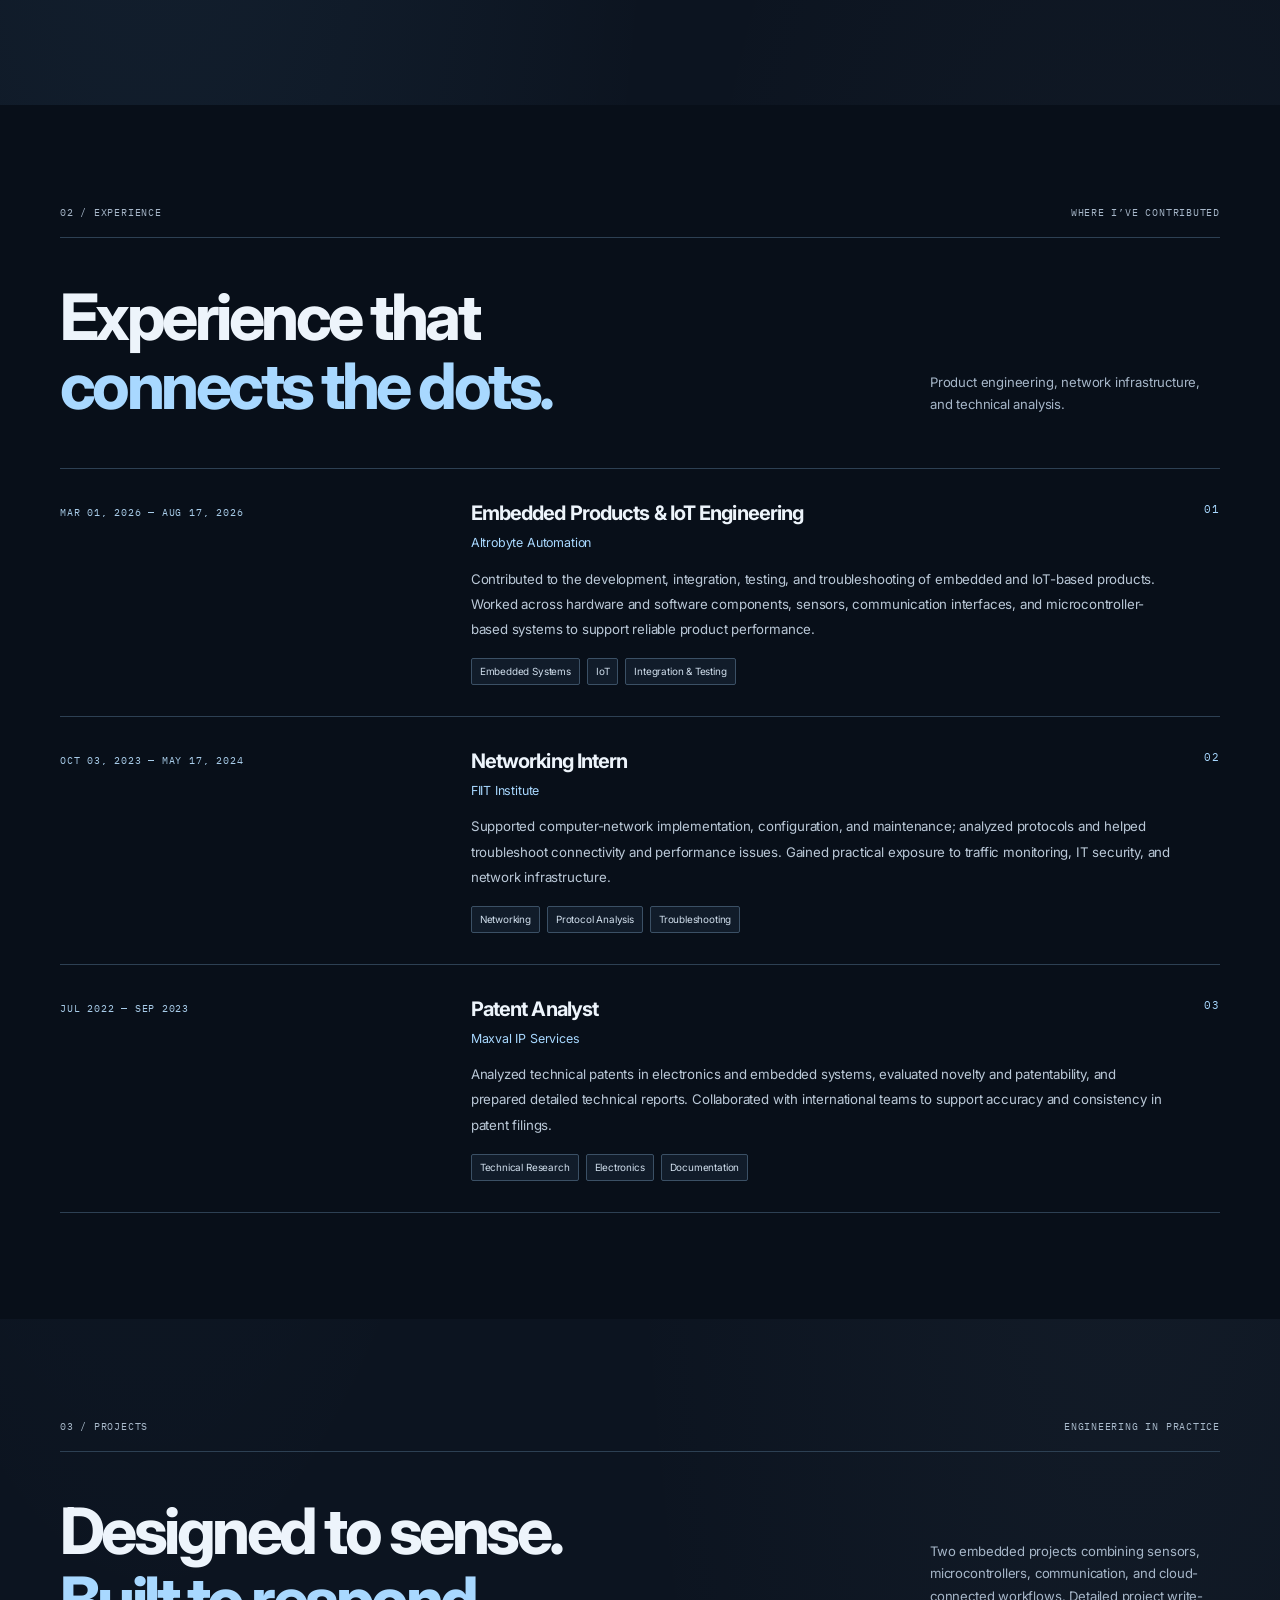
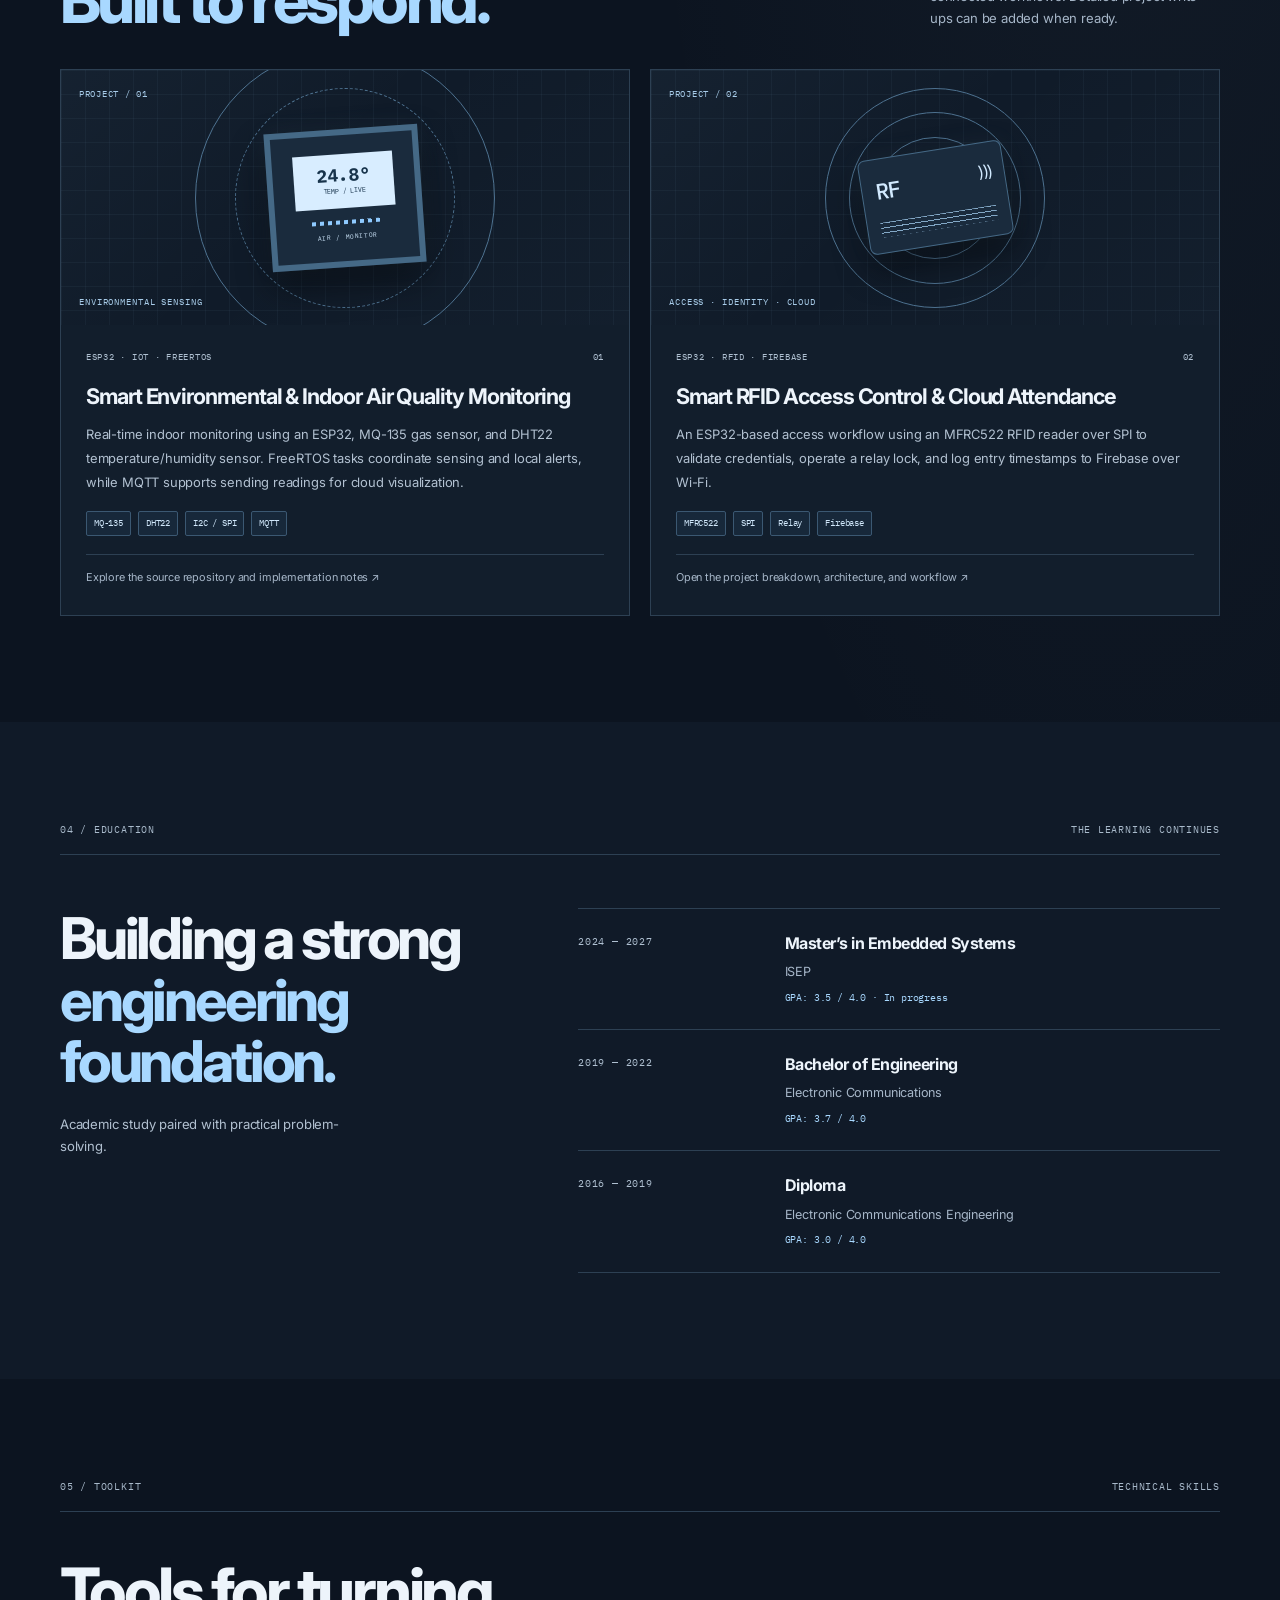
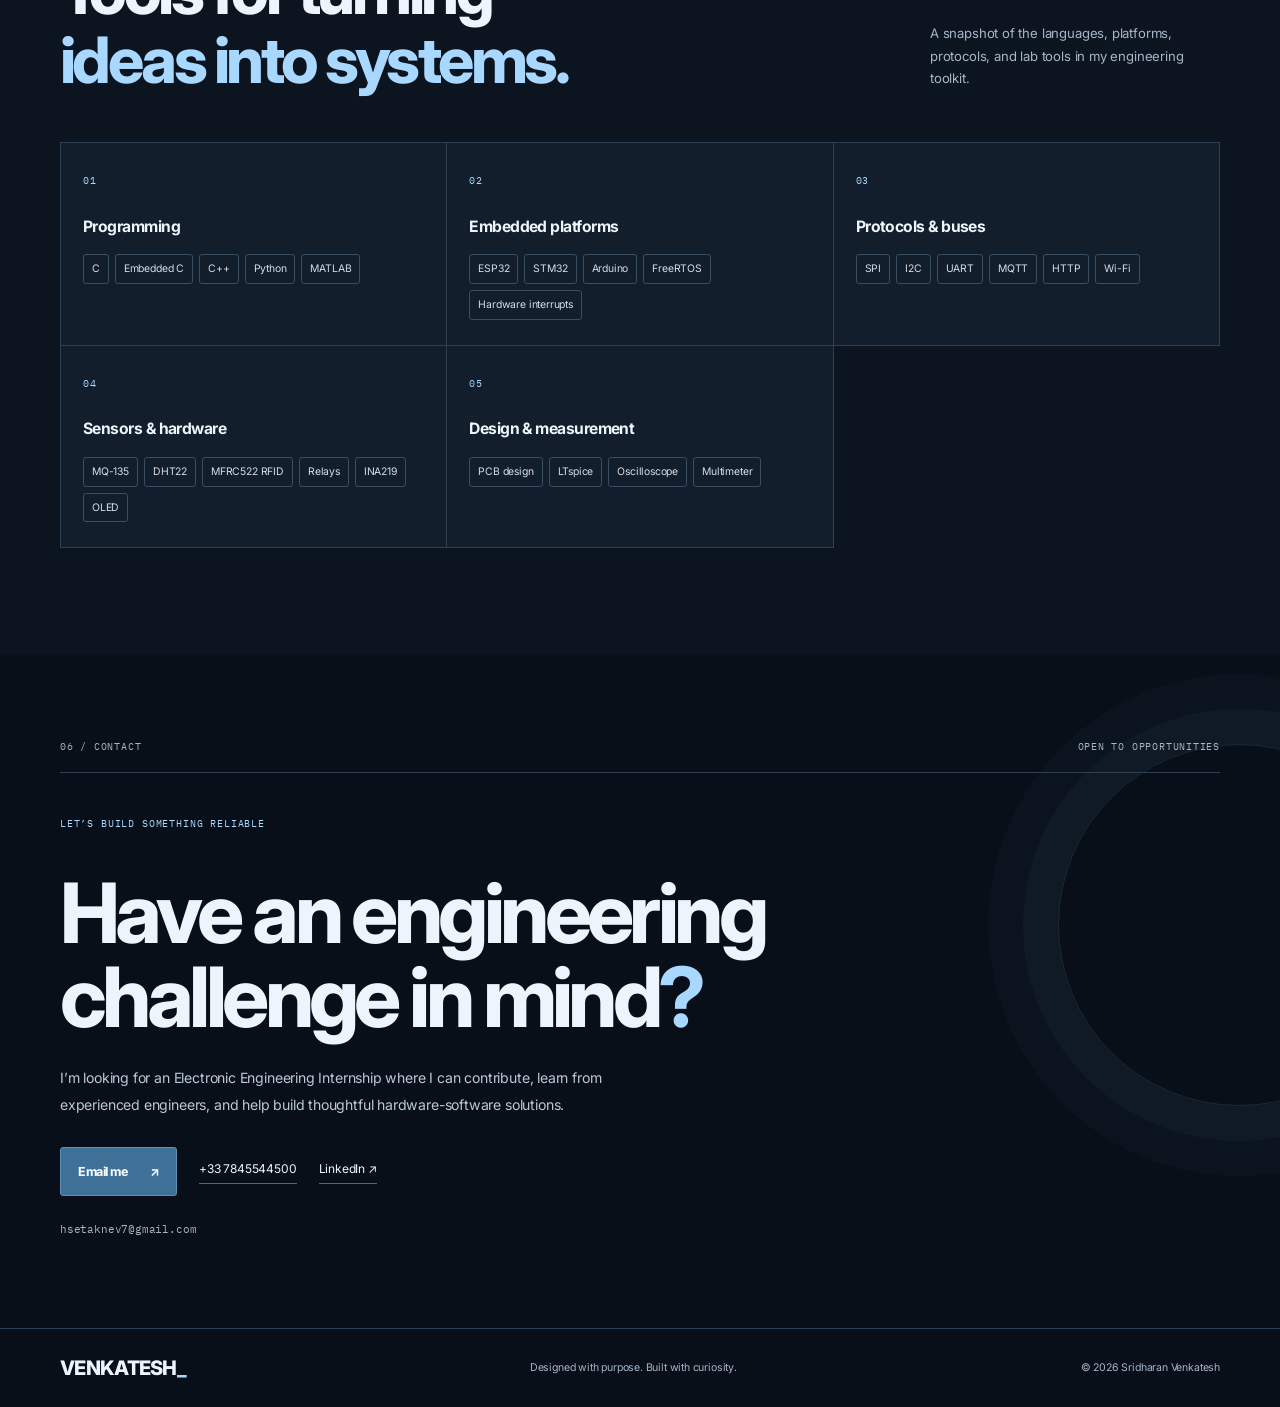
==== commit aef32f89: "Refresh portfolio stylesheet cache for winter theme" ====
--- a/index.html
+++ b/index.html
@@ -3,13 +3,13 @@
 <head>
   <meta charset="utf-8">
   <meta name="viewport" content="width=device-width, initial-scale=1">
-  <meta name="theme-color" content="#101612">
+  <meta name="theme-color" content="#0c1420">
   <meta name="description" content="Sridharan Venkatesh — embedded systems and electronics engineer focused on firmware, ESP32, IoT, sensor systems, and hardware-software integration. Open to internship opportunities.">\n  <meta property="og:title" content="Sridharan Venkatesh | Embedded Systems & IoT">\n  <meta property="og:description" content="Embedded systems, electronics, firmware, and connected-device projects. Explore my engineering portfolio.">\n  <meta property="og:type" content="website">\n  <meta name="color-scheme" content="dark">
   <title>Sridharan Venkatesh — Embedded Systems</title>
   <link rel="preconnect" href="https://fonts.googleapis.com">
   <link rel="preconnect" href="https://fonts.gstatic.com" crossorigin>
   <link href="https://fonts.googleapis.com/css2?family=IBM+Plex+Mono:wght@400;500&family=Inter:wght@400;500;600;700;800&display=swap" rel="stylesheet">
-  <link rel="stylesheet" href="style.css?v=forest-green-20261014">
+  <link rel="stylesheet" href="style.css?v=winter-glacier-20261014">
   <script src="script.js" defer></script>
 </head>
 <body>
--- a/style.css
+++ b/style.css
@@ -309,3 +309,53 @@
 .button-green:hover,.button-dark:hover{box-shadow:0 8px 24px #4eae702b}
 @media(max-width:650px){.nav-links{background:#101713;border-color:#303e35}.project-card{background:#151e18}}
 @media(prefers-reduced-motion:reduce){.project-link:hover{transform:none}}
+
+
+/* WINTER EDITION — midnight navy, glacier blue and cool silver */
+:root{color-scheme:dark;--ink:#edf4fb;--muted:#a6b6c8;--line:#2d4053;--paper:#0c1420;--white:#141f2d;--soft:#101a28;--dark:#080f19;--lime:#a8d8ff;--accent:#a8d8ff;--accent-soft:#d2eaff;--mono:"IBM Plex Mono",ui-monospace,SFMono-Regular,monospace;--sans:"Inter",ui-sans-serif,system-ui,-apple-system,BlinkMacSystemFont,"Segoe UI",sans-serif}
+html{scrollbar-color:#537b9c #0c1420}
+body{background-color:#0c1420;color:#edf4fb;background-image:radial-gradient(ellipse at 12% 8%,#6bb8f018,transparent 34%),radial-gradient(ellipse at 88% 42%,#9dbbd00c,transparent 32%)}
+::selection{background:#477ca7;color:#fff}
+a:focus-visible,button:focus-visible,.project-link:focus-visible{outline-color:#a8d8ff}
+.site-header{background:rgba(8,15,25,.94);border-color:#2d4053}
+.brand span,.nav-links>a:not(.nav-cta):hover,.green-mark,.project-link:hover .project-content h3{color:#a8d8ff}
+.brand:hover{color:#d2eaff}.nav-links{color:#c4d2e0}.nav-cta{border-color:#43576c;color:#edf4fb}
+.nav-cta:hover{border-color:#a8d8ff;color:#d2eaff;background:#17283a}.menu-toggle{color:#edf4fb;border-color:#43576c}
+.eyebrow{color:#a8bfd4}.pulse{background:#a8d8ff;box-shadow:0 0 0 4px #a8d8ff25,0 0 16px #a8d8ff55}
+h1 span,h2 span,.hero-intro em,.role-index,.company,.contact-eyebrow,.contact-wrap h2 span{color:#a8d8ff}
+.hero-description,.about-copy,.project-content>p:not(.project-note),.education-intro{color:#b2c1d1}
+.button-dark,.button-green{background:#3f7097;color:#f6fbff;border:1px solid #608fb4}
+.button-dark:hover,.button-green:hover{background:#5186af;box-shadow:0 8px 24px #5ba5df2b}
+.button-light{border-color:#43566a;color:#edf4fb;background:#141f2d}.button-light:hover{background:#1c2b3d;border-color:#8fcaff}
+.hero-meta{border-color:#314357;color:#a8b8c9}.hero-visual{background:#111d2b;border-color:#354a60;box-shadow:0 22px 70px #0005}
+.visual-top,.visual-bottom,.visual-caption{color:#afc1d2}
+.chip-scene{background-color:#0f1b29;background-image:linear-gradient(#a8d8ff10 1px,transparent 1px),linear-gradient(90deg,#a8d8ff10 1px,transparent 1px)}
+.chip{background:#1a2b3d;border-color:#496b88;box-shadow:0 18px 42px #0007,0 0 28px #6bb8f013;color:#d2eaff}
+.chip:before{border-color:#6b91b1}.chip-sub{color:#b8d6ed}.chip-core{background:#a8d8ff;box-shadow:0 0 12px #a8d8ff}
+.chip-pin{background:#83a8c6}.pin-1,.pin-2,.pin-3,.pin-4{box-shadow:0 18px #83a8c6,0 36px #83a8c6,0 54px #83a8c6,0 72px #83a8c6}
+.trace{border-color:#557d9e}.node{background:#a8d8ff;box-shadow:0 0 12px #a8d8ff99}
+.ticker{background:#203d56;color:#eff8ff;border-color:#355b79}.ticker-track{color:#eff8ff}
+.section-label{border-color:var(--line);color:#a9bacb}.inline-link{color:#edf4fb;border-color:#8fcaff}.inline-link:hover{color:#d2eaff}
+.stats-grid,.stat{border-color:var(--line)}.stat span{color:#a6b6c8}
+.section-dark,.contact-section,.site-footer{background:#080f19;color:#edf4fb}.section-label-dark{border-color:#2d4053;color:#a6b6c8}
+.section-title-row>p{color:#a6b6c8}.timeline,.timeline-item{border-color:#2d4053}.timeline-date{color:#a8cce9}
+.role-description{color:#bac8d7}.mini-tags span{border-color:#3b5065;color:#d1dfed;background:#111c2a}
+.project-card,.skills-card{background:#121e2c;border-color:#2d4053}
+.project-card:hover,.project-link:hover{border-color:#77b6e8;box-shadow:0 14px 34px #5ba5df12}
+.air-visual,.rfid-visual{background-color:#101b29;background-image:linear-gradient(#a8d8ff0b 1px,transparent 1px),linear-gradient(90deg,#a8d8ff0b 1px,transparent 1px);background-size:24px 24px}
+.project-count,.visual-foot{color:#a8cce9}.air-orbit,.rfid-rings,.rfid-rings:before,.rfid-rings:after{border-color:#4d718f}
+.sensor-device,.rfid-card{background:#1a2b3d;border-color:#456986;box-shadow:0 16px 35px #0007,0 0 25px #a8d8ff10}
+.sensor-screen{background:#d8edff;color:#17334b}.sensor-vent{background:repeating-linear-gradient(90deg,#8fcaff 0 4px,transparent 4px 8px)}
+.sensor-brand,.rfid-card{color:#d2eaff}.rfid-lines{background:repeating-linear-gradient(180deg,#83a8c6 0 1px,transparent 1px 5px)}
+.project-meta{color:#afc0d1}.project-tags span{background:#17283a;border-color:#3b5872;color:#d1e8fb}
+.project-note{color:#a6b6c8;border-color:#2d4053}.section-soft{background:#101a28}
+.education-list,.education-item{border-color:#2d4053}.edu-year{color:#afc0d1}.education-item p{color:#a6b6c8}.edu-note,.skills-number{color:#a8d8ff}
+.skills-grid{border-color:#2d4053}.skill-pills span{border-color:#384e63;color:#d1dfed;background:#121e2c}
+.contact-intro{color:#bac8d7}.contact-detail{color:#edf4fb;border-color:#52677c}.contact-detail:hover{border-color:#a8d8ff;color:#d2eaff}
+.contact-email,.footer-inner p{color:#a6b6c8}.site-footer{border-color:#2d4053}.skip-link{background:#3f7097;color:#fff}
+.project-visual:after{background:linear-gradient(135deg,#a8d8ff09,transparent 45%,#a8d8ff05)}
+.contact-section:after{border-color:#a8d8ff20;box-shadow:0 0 0 35px #a8d8ff08,0 0 0 70px #a8d8ff05}
+.button-green,.button-dark{transition:transform .18s ease,background .18s ease,box-shadow .18s ease}
+.button-green:hover,.button-dark:hover{box-shadow:0 8px 24px #5ba5df2b}
+@media(max-width:650px){.nav-links{background:#0c1420;border-color:#2d4053}.project-card{background:#121e2c}}
+@media(prefers-reduced-motion:reduce){.project-link:hover{transform:none}}
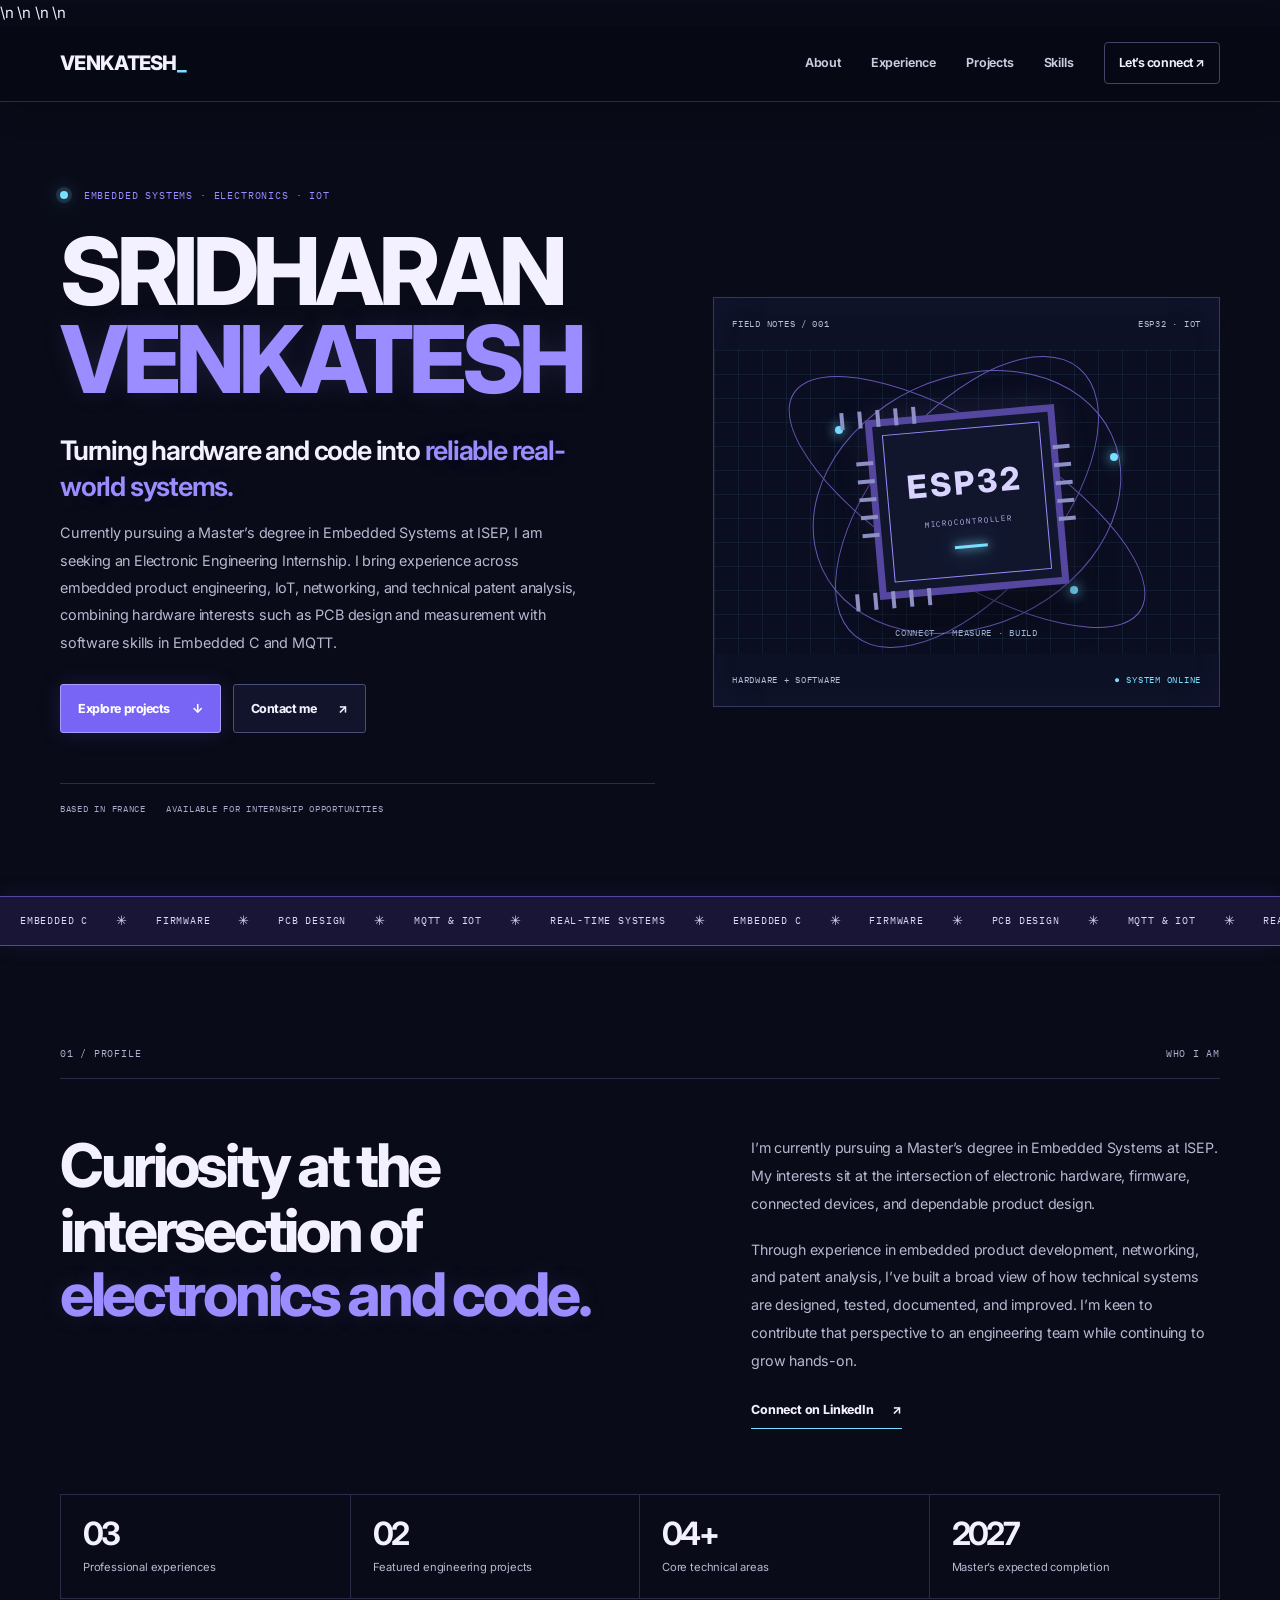
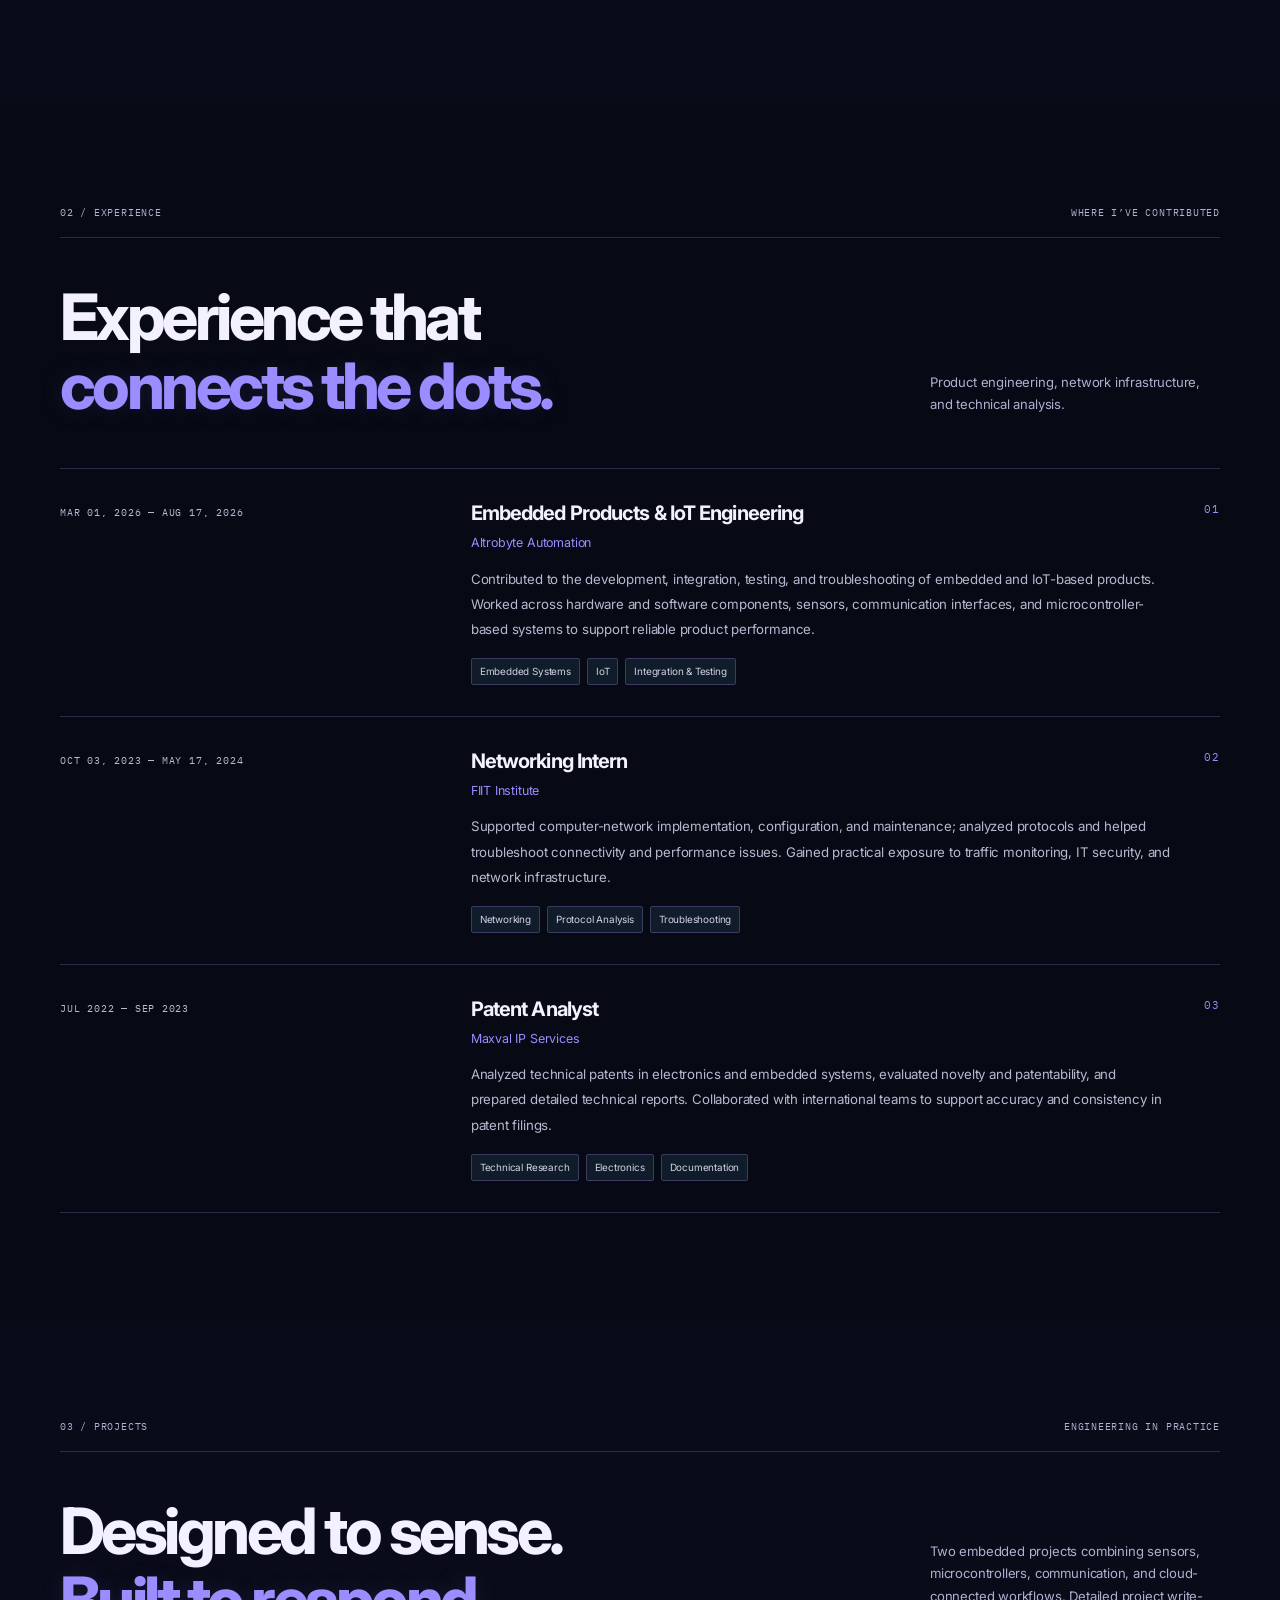
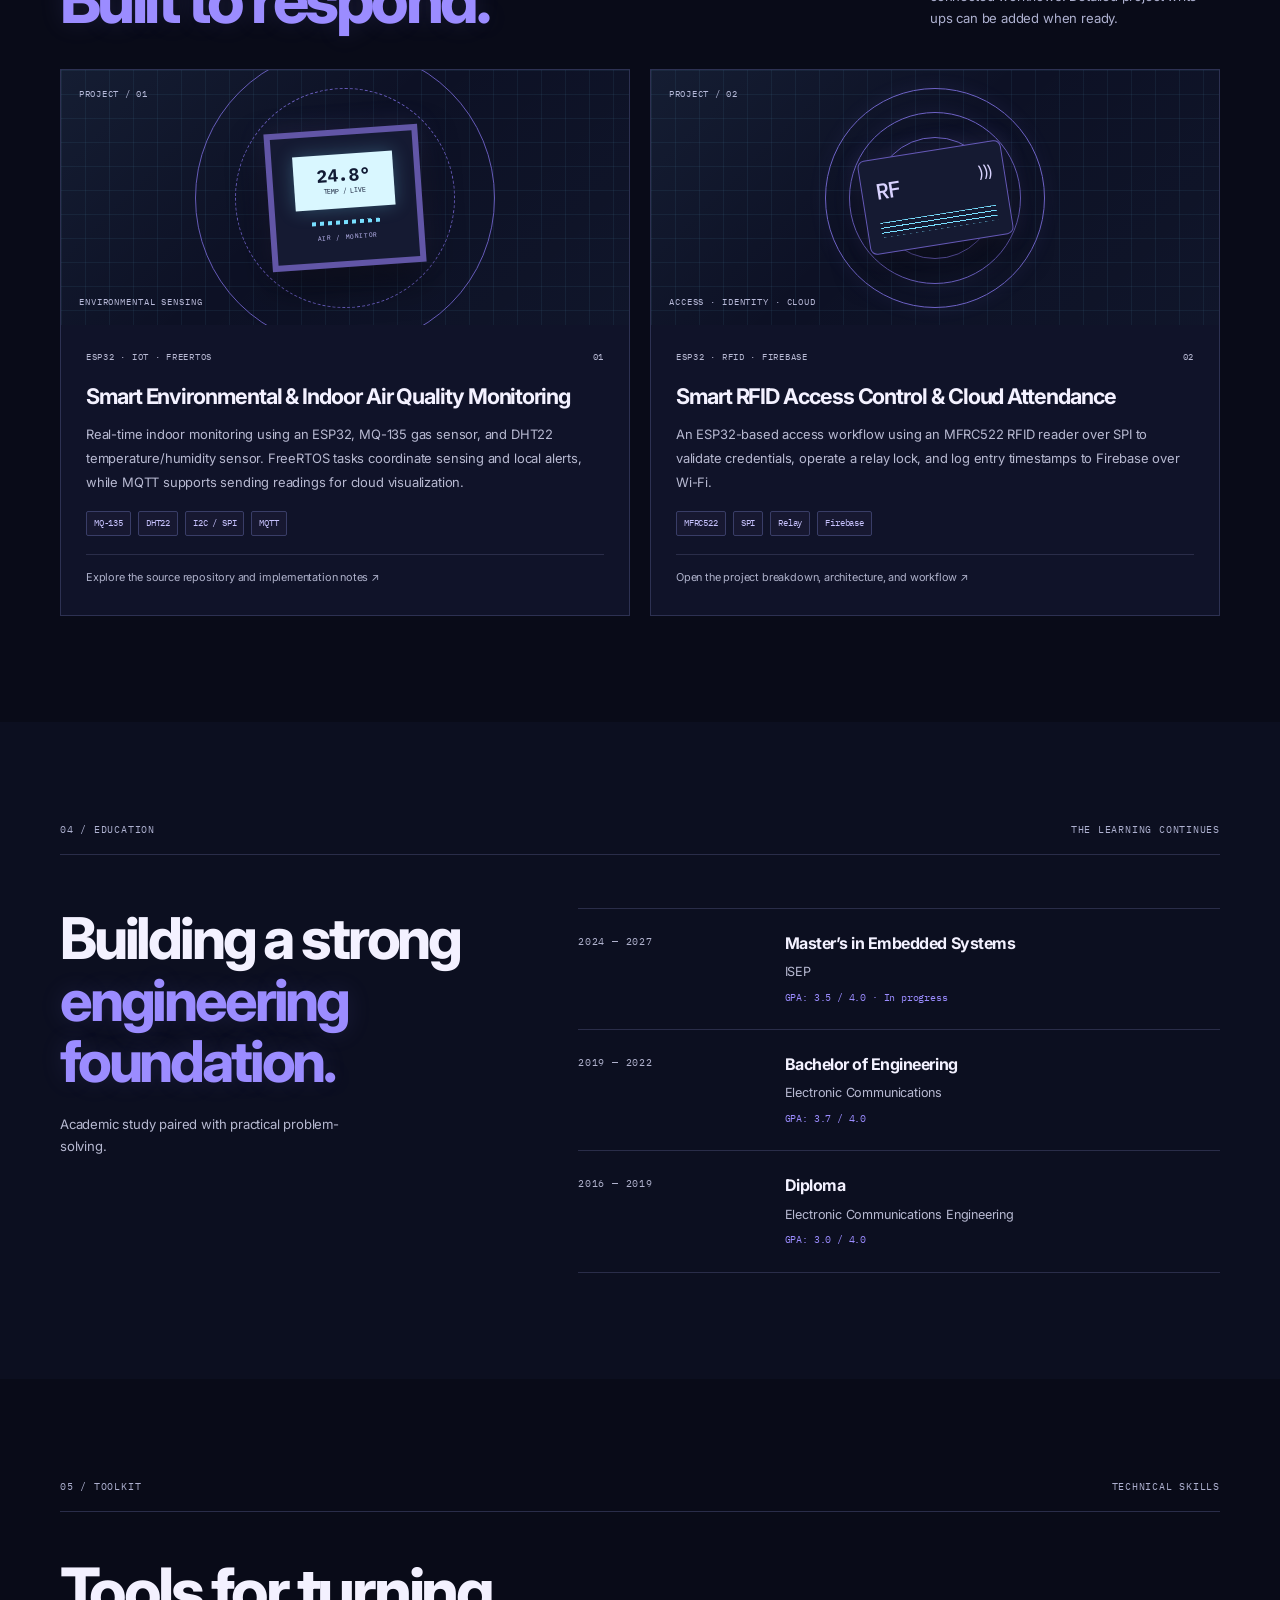
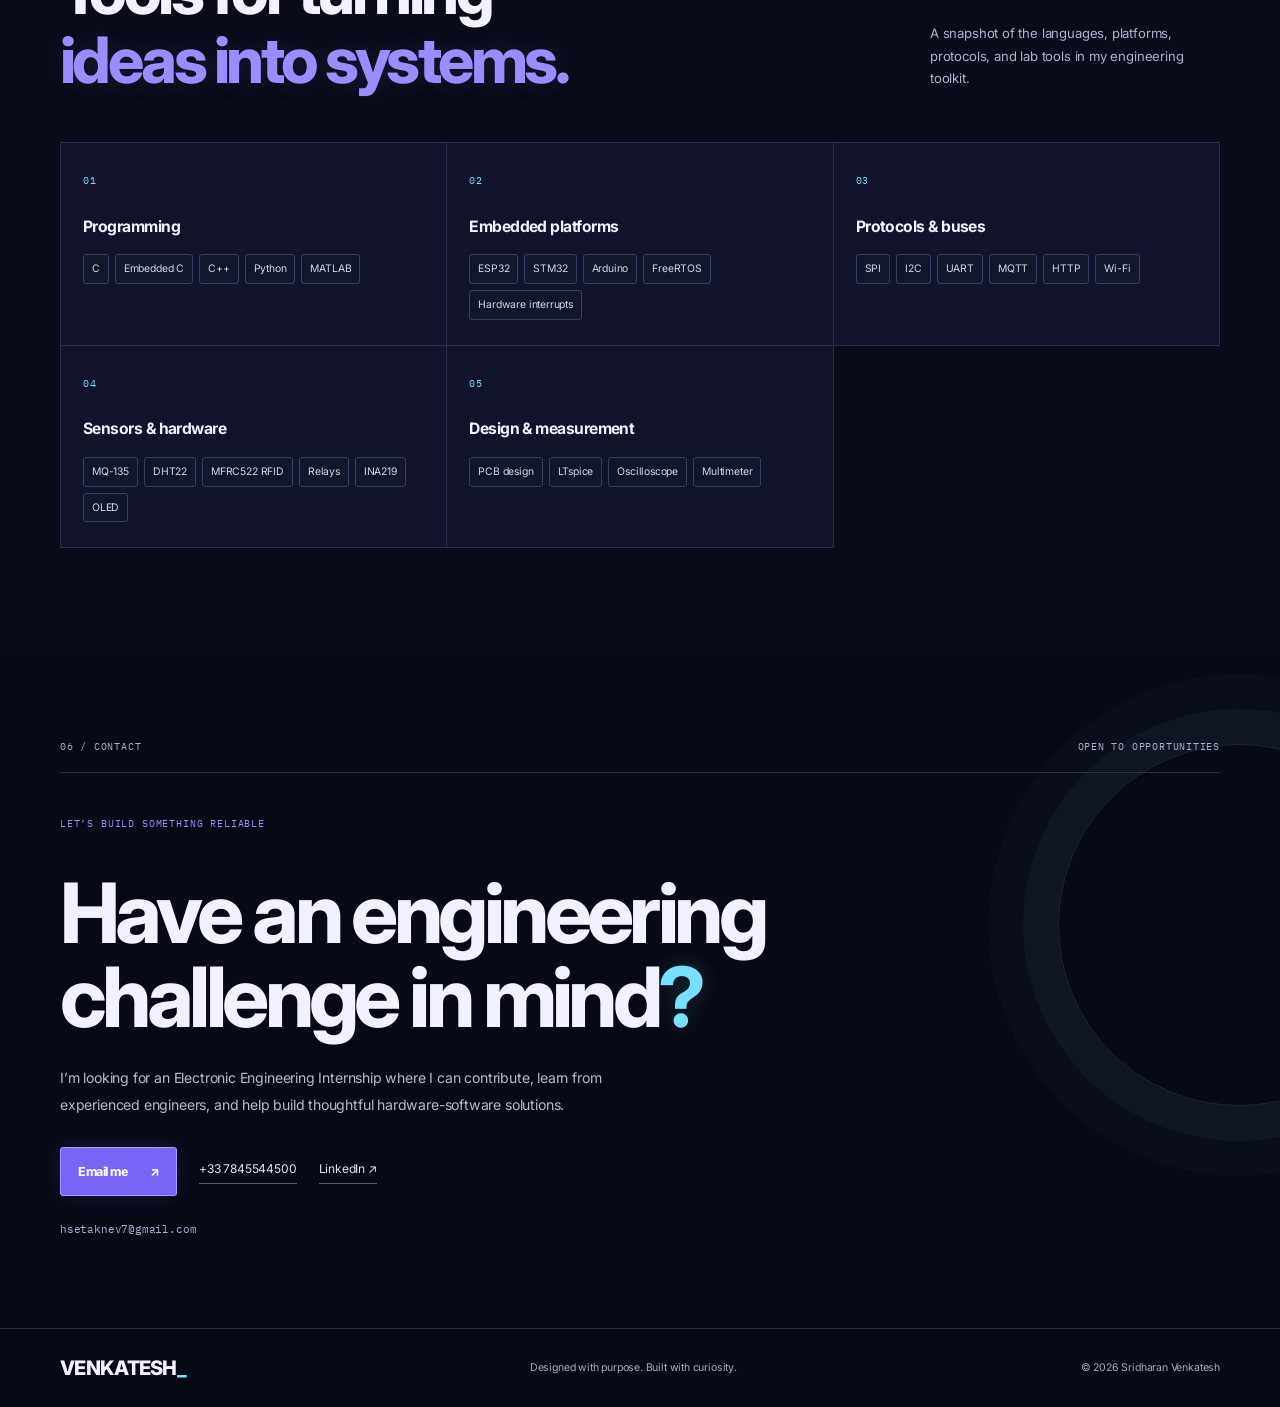
==== commit 4c2c50aa: "Refresh portfolio stylesheet for Aurora neon theme" ====
--- a/index.html
+++ b/index.html
@@ -3,13 +3,13 @@
 <head>
   <meta charset="utf-8">
   <meta name="viewport" content="width=device-width, initial-scale=1">
-  <meta name="theme-color" content="#0c1420">
+  <meta name="theme-color" content="#090B18">
   <meta name="description" content="Sridharan Venkatesh — embedded systems and electronics engineer focused on firmware, ESP32, IoT, sensor systems, and hardware-software integration. Open to internship opportunities.">\n  <meta property="og:title" content="Sridharan Venkatesh | Embedded Systems & IoT">\n  <meta property="og:description" content="Embedded systems, electronics, firmware, and connected-device projects. Explore my engineering portfolio.">\n  <meta property="og:type" content="website">\n  <meta name="color-scheme" content="dark">
   <title>Sridharan Venkatesh — Embedded Systems</title>
   <link rel="preconnect" href="https://fonts.googleapis.com">
   <link rel="preconnect" href="https://fonts.gstatic.com" crossorigin>
   <link href="https://fonts.googleapis.com/css2?family=IBM+Plex+Mono:wght@400;500&family=Inter:wght@400;500;600;700;800&display=swap" rel="stylesheet">
-  <link rel="stylesheet" href="style.css?v=winter-glacier-20261014">
+  <link rel="stylesheet" href="style.css?v=aurora-neon-20261014">
   <script src="script.js" defer></script>
 </head>
 <body>
--- a/style.css
+++ b/style.css
@@ -359,3 +359,117 @@
 .button-green:hover,.button-dark:hover{box-shadow:0 8px 24px #5ba5df2b}
 @media(max-width:650px){.nav-links{background:#0c1420;border-color:#2d4053}.project-card{background:#121e2c}}
 @media(prefers-reduced-motion:reduce){.project-link:hover{transform:none}}
+
+
+/* GLACIER SNOWFLAKE BLUE — primary portfolio accent */
+:root{--accent:#8bd3ff;--accent-soft:#d8f1ff;--lime:#8bd3ff}
+.brand span,.nav-links>a:not(.nav-cta):hover,.green-mark,.project-link:hover .project-content h3{color:#8bd3ff}
+.brand:hover{color:#d8f1ff}
+a:focus-visible,button:focus-visible,.project-link:focus-visible{outline-color:#8bd3ff}
+::selection{background:#3b86b7;color:#fff}
+.eyebrow,.inline-link,.role-index,.company,.contact-eyebrow,.contact-wrap h2 span,.edu-note,.skills-number{color:#8bd3ff}
+h1 span,h2 span,.hero-intro em{color:#8bd3ff}
+.pulse{background:#8bd3ff;box-shadow:0 0 0 4px #8bd3ff25,0 0 16px #8bd3ff66}
+.nav-cta:hover,.button-light:hover{border-color:#8bd3ff}
+.button-dark,.button-green,.skip-link{background:#3b86b7;border-color:#65b6e7;color:#fff}
+.button-dark:hover,.button-green:hover{background:#4a9bcf;box-shadow:0 8px 24px #5baeea38}
+.hero-visual{border-color:#354e65}
+.chip-scene{background-image:linear-gradient(#8bd3ff12 1px,transparent 1px),linear-gradient(90deg,#8bd3ff12 1px,transparent 1px)}
+.chip{border-color:#5b8caf;color:#d8f1ff;box-shadow:0 18px 42px #0007,0 0 30px #8bd3ff18}
+.chip:before{border-color:#7fb7dc}.chip-sub{color:#c1e4fa}.chip-core,.node{background:#8bd3ff;box-shadow:0 0 12px #8bd3ff99}
+.trace{border-color:#6799bb}
+.ticker{background:#244e6b;border-color:#3c7195;color:#f2faff}.ticker-track{color:#f2faff}
+.inline-link{border-color:#8bd3ff}.inline-link:hover{color:#d8f1ff}
+.project-card:hover,.project-link:hover{border-color:#8bd3ff;box-shadow:0 14px 34px #5ba5df18}
+.air-visual,.rfid-visual{background-image:linear-gradient(#8bd3ff10 1px,transparent 1px),linear-gradient(90deg,#8bd3ff10 1px,transparent 1px)}
+.air-orbit,.rfid-rings,.rfid-rings:before,.rfid-rings:after{border-color:#5b8caf}
+.sensor-device,.rfid-card{border-color:#5b8caf;box-shadow:0 16px 35px #0007,0 0 25px #8bd3ff16}
+.sensor-vent{background:repeating-linear-gradient(90deg,#8bd3ff 0 4px,transparent 4px 8px)}
+.sensor-brand,.rfid-card{color:#d8f1ff}
+.rfid-lines{background:repeating-linear-gradient(180deg,#8bbbdc 0 1px,transparent 1px 5px)}
+.project-tags span{border-color:#466b88;color:#d8f1ff}
+.project-visual:after{background:linear-gradient(135deg,#8bd3ff10,transparent 45%,#8bd3ff06)}
+.contact-section:after{border-color:#8bd3ff24;box-shadow:0 0 0 35px #8bd3ff09,0 0 0 70px #8bd3ff06}
+.contact-detail:hover{border-color:#8bd3ff;color:#d8f1ff}
+.button-green:hover,.button-dark:hover{box-shadow:0 8px 24px #5ba5df38}
+
+
+/* AURORA VIOLET + ICE BLUE — vibrant neon portfolio theme */
+:root{
+  --ink:#F3F1FF;--muted:#B7B9D1;--line:#2A2D49;--paper:#090B18;--white:#11142A;--soft:#0E1123;--dark:#070914;
+  --lime:#9B8CFF;--mono:"IBM Plex Mono",ui-monospace,SFMono-Regular,monospace;--sans:"Inter",ui-sans-serif,system-ui,sans-serif;
+  color-scheme:dark;
+}
+html{color-scheme:dark}
+body{background:#090B18;color:#F3F1FF}
+a:focus-visible,button:focus-visible,.project-link:focus-visible{outline:3px solid #78DFFF;outline-offset:4px}
+.site-header{background:rgba(7,9,20,.9);border-color:#292C49}
+.brand span,.nav-links>a:not(.nav-cta):hover,.green-mark,.project-link:hover .project-content h3{color:#78DFFF}
+.nav-links{color:#C9CBE1}.nav-cta{border-color:#424568;color:#F3F1FF}
+.nav-cta:hover{border-color:#9B8CFF;color:#B8AEFF}
+.menu-toggle{color:#F3F1FF;border-color:#424568}
+.eyebrow,.role-index,.company,.contact-eyebrow,.contact-wrap h2 span,.edu-note,.skills-number{color:#9B8CFF}
+.pulse{background:#78DFFF;box-shadow:0 0 0 4px #78DFFF26,0 0 18px #78DFFFA0}
+h1 span,h2 span,.hero-intro em{color:#9B8CFF;text-shadow:0 0 24px #9B8CFF20}
+.hero-description,.about-copy,.project-content>p:not(.project-note),.education-intro{color:#B7B9D1}
+.button-dark,.button-green,.skip-link{background:#7865F5;border:1px solid #A99EFF;color:#fff;box-shadow:0 0 22px #7865F52b}
+.button-dark:hover,.button-green:hover{background:#8C7CFF;box-shadow:0 0 28px #9B8CFF70}
+.button-light{border:1px solid #4A4E78;background:#11142A;color:#F3F1FF}
+.button-light:hover{background:#191D39;border-color:#78DFFF}
+.hero-meta{border-color:#2A2D49;color:#A7AAC8}
+.hero-visual{background:#0D1125;border-color:#34385E;box-shadow:inset 0 0 36px #9B8CFF0A}
+.visual-top,.visual-bottom{color:#B9BCD6}
+.chip-scene{background-color:#0B0E20;background-image:linear-gradient(#78DFFF12 1px,transparent 1px),linear-gradient(90deg,#78DFFF12 1px,transparent 1px);background-size:24px 24px}
+.chip{background:#11162D;border-color:#5547A0;box-shadow:0 18px 42px #0009,0 0 32px #9B8CFF2b;color:#D9D3FF}
+.chip:before{border-color:#9B8CFF}.chip-sub{color:#B8B4E8}
+.chip-core{background:#78DFFF;box-shadow:0 0 10px #78DFFF,0 0 22px #78DFFF99}
+.chip-pin{background:#8D8FC5}.pin-1,.pin-2{box-shadow:0 18px #8D8FC5,0 36px #8D8FC5,0 54px #8D8FC5,0 72px #8D8FC5}
+.pin-3,.pin-4{box-shadow:0 18px #8D8FC5,0 36px #8D8FC5,0 54px #8D8FC5,0 72px #8D8FC5}
+.trace{border-color:#6559B7}.node{background:#78DFFF;box-shadow:0 0 12px #78DFFF,0 0 24px #78DFFF77}
+.visual-caption{color:#A9BFE0}
+.ticker{background:#191536;color:#DCD7FF;border-color:#5547A0;box-shadow:0 0 24px #7865F51c}
+.ticker-track{color:#DCD7FF}
+.section-label{border-color:#2A2D49;color:#AEB1D0}
+.inline-link{color:#F3F1FF;border-color:#78DFFF}.inline-link:hover{color:#78DFFF}
+.stats-grid,.stat{border-color:#2A2D49}.stat span{color:#B7B9D1}
+.section-dark,.contact-section,.site-footer{background:#070914;color:#F3F1FF}
+.section-label-dark{border-color:#2A2D49;color:#AEB1D0}
+.section-title-row>p{color:#AEB1D0}
+.timeline,.timeline-item{border-color:#2A2D49}.timeline-date{color:#B8B9D4}
+.role-description{color:#B7B9D1}.mini-tags span{border-color:#3A3D61;color:#D1D2E8}
+.project-card{background:#101329;border-color:#2D3152}
+.project-card:hover,.project-link:hover{border-color:#9B8CFF;box-shadow:0 0 28px #7865F522,0 14px 34px #0004}
+.air-visual,.rfid-visual{background-color:#0D1125;background-image:linear-gradient(#78DFFF10 1px,transparent 1px),linear-gradient(90deg,#78DFFF10 1px,transparent 1px);background-size:24px 24px}
+.project-count,.visual-foot{color:#B8B9D8}
+.air-orbit{border-color:#6559B7}
+.sensor-device{background:#151A32;border-color:#6256A7;box-shadow:0 16px 35px #0008,0 0 28px #9B8CFF24}
+.sensor-screen{background:#D9F7FF;color:#111A34;box-shadow:0 0 18px #78DFFF45}
+.sensor-vent{background:repeating-linear-gradient(90deg,#78DFFF 0 4px,transparent 4px 8px)}
+.sensor-brand{color:#C7C2FF}
+.rfid-rings,.rfid-rings:before,.rfid-rings:after{border-color:#6E62C6;box-shadow:0 0 20px #9B8CFF12}
+.rfid-card{background:#151A32;border-color:#6559B7;color:#D9D3FF;box-shadow:0 16px 35px #0008,0 0 25px #9B8CFF24}
+.rfid-lines{background:repeating-linear-gradient(180deg,#78DFFF 0 1px,transparent 1px 5px)}
+.project-meta{color:#B8BAD4}
+.project-tags span{background:#171831;border-color:#393D67;color:#C8C3FF}
+.project-note{color:#AEB1CA;border-color:#2A2D49}
+.section-soft{background:#0C0F20}
+.education-list,.education-item{border-color:#2A2D49}.edu-year{color:#B0B2CD}
+.education-item p{color:#B7B9D1}
+.skills-grid{border-color:#2A2D49}
+.skills-card{background:#101329;border-color:#2A2D49}
+.skills-number{color:#78DFFF}
+.skill-pills span{border-color:#393D61;color:#D3D5EC;background:#12162B}
+.contact-wrap h2 span{color:#78DFFF;text-shadow:0 0 25px #78DFFF30}
+.contact-intro{color:#B7B9D1}
+.contact-detail{color:#E0E3F7;border-color:#555A7E}
+.contact-detail:hover{color:#78DFFF;border-color:#78DFFF}
+.contact-email{color:#AEB2D1}
+.site-footer{border-color:#292C49}
+.footer-inner p{color:#A7AAC5}
+.skip-link{color:#fff}
+.project-link:hover .project-content h3{color:#78DFFF}
+.project-link:focus-visible{outline-color:#78DFFF}
+@media(prefers-reduced-motion:no-preference){
+  .pulse{animation:aurora-pulse 2.8s ease-in-out infinite}
+  @keyframes aurora-pulse{0%,100%{box-shadow:0 0 0 4px #78DFFF20,0 0 12px #78DFFF55}50%{box-shadow:0 0 0 7px #9B8CFF18,0 0 22px #78DFFFA0}}
+}
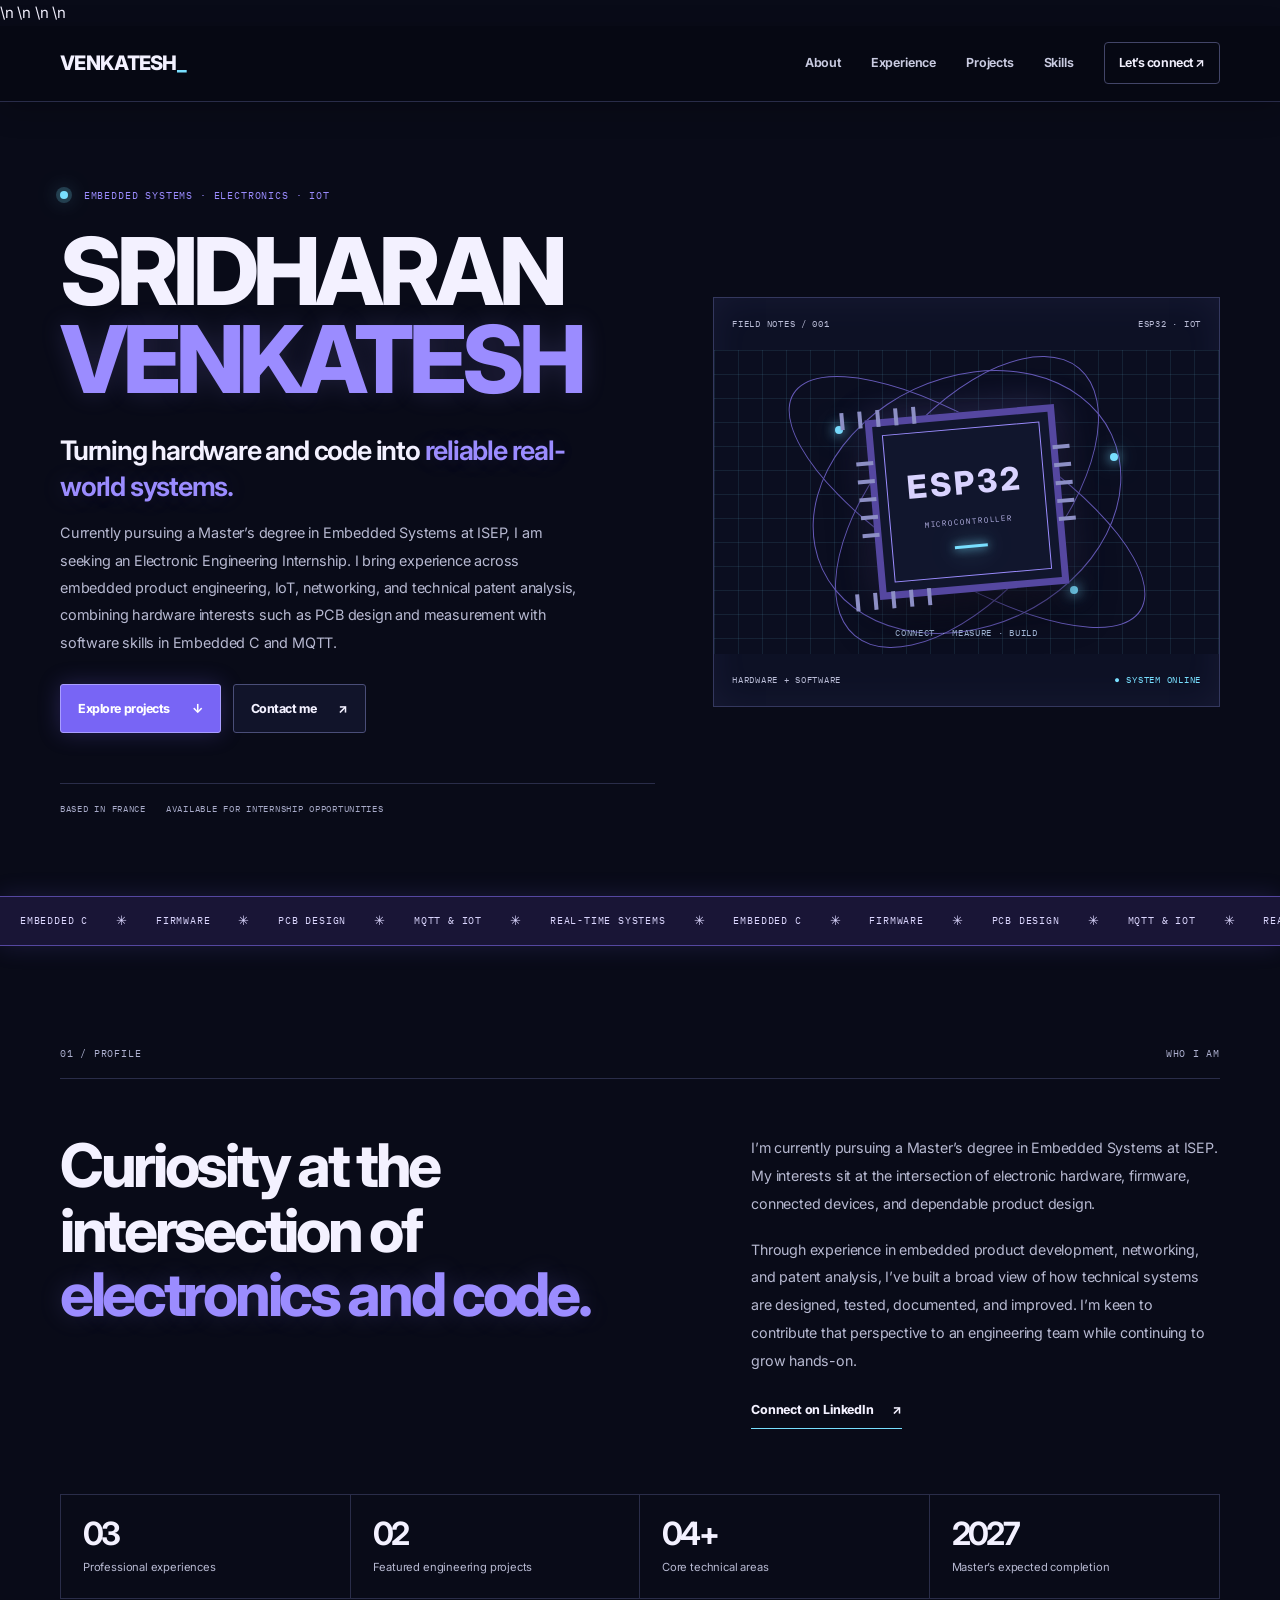
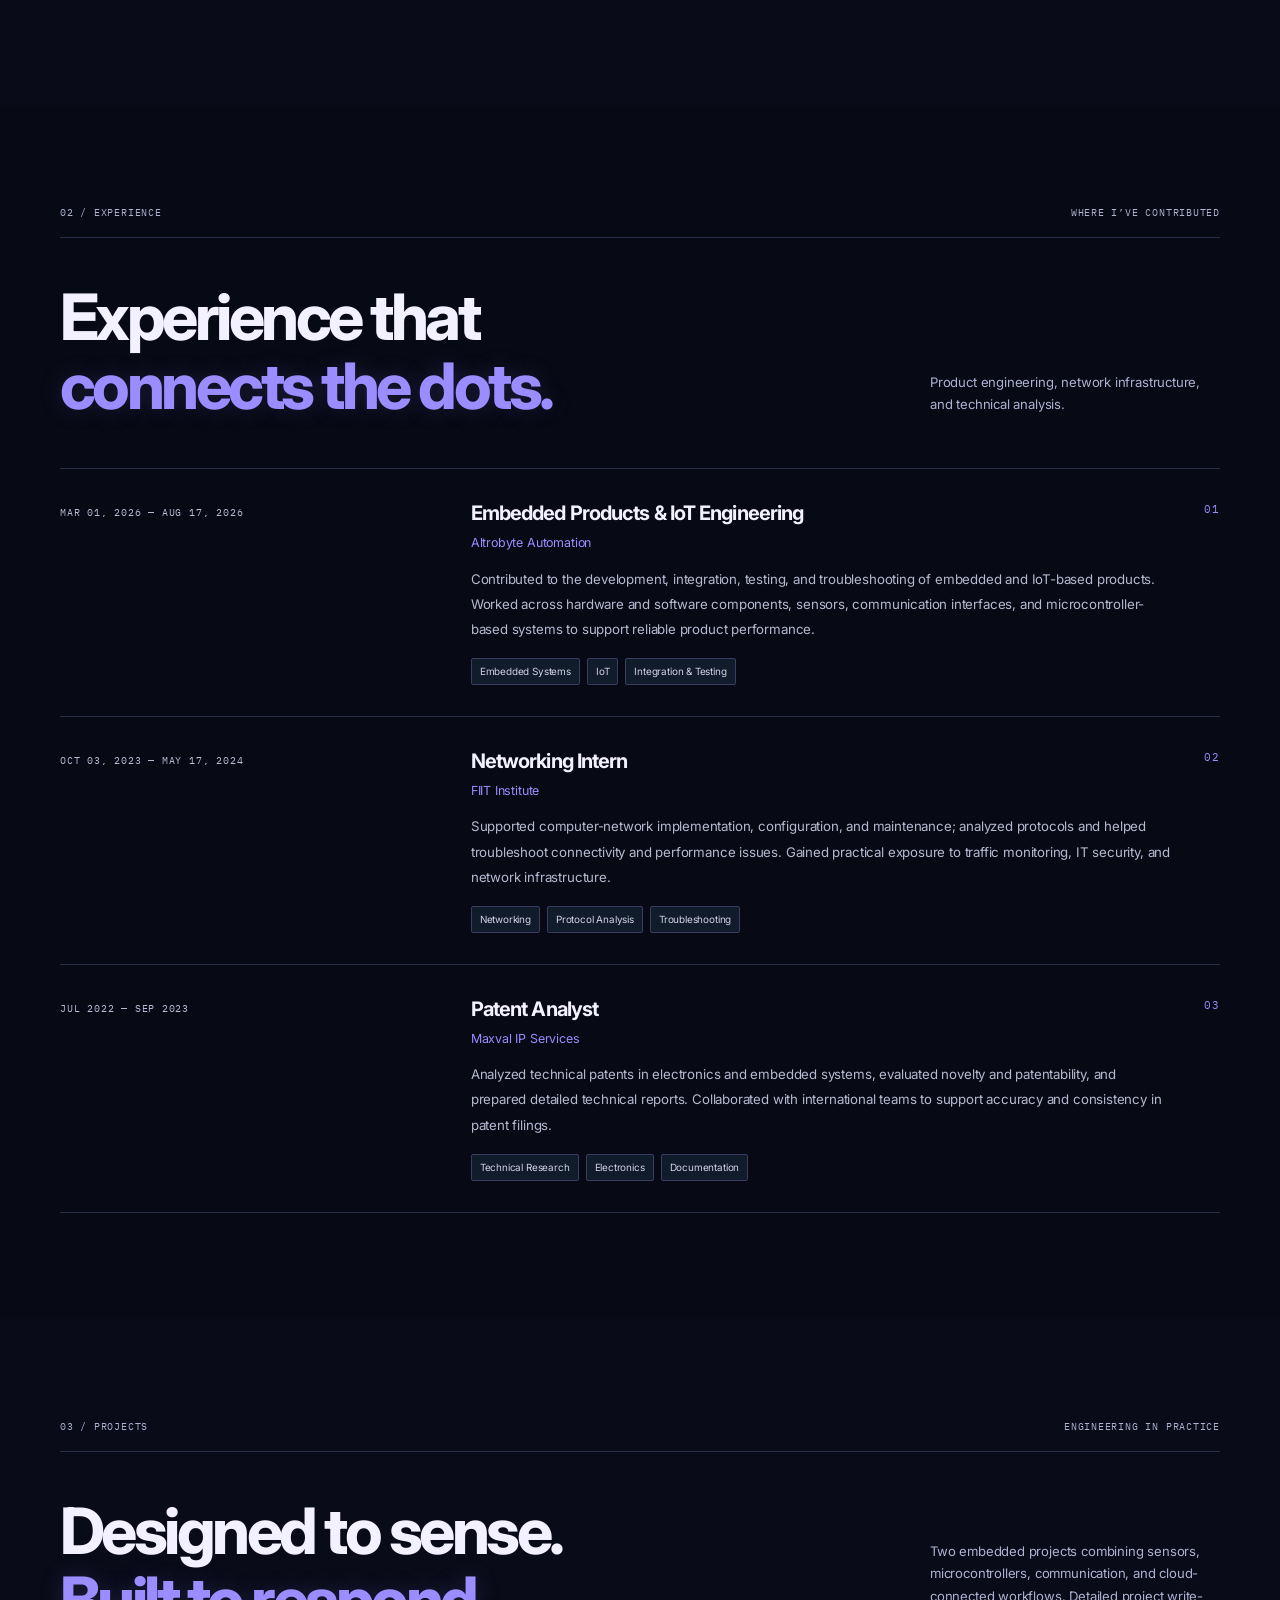
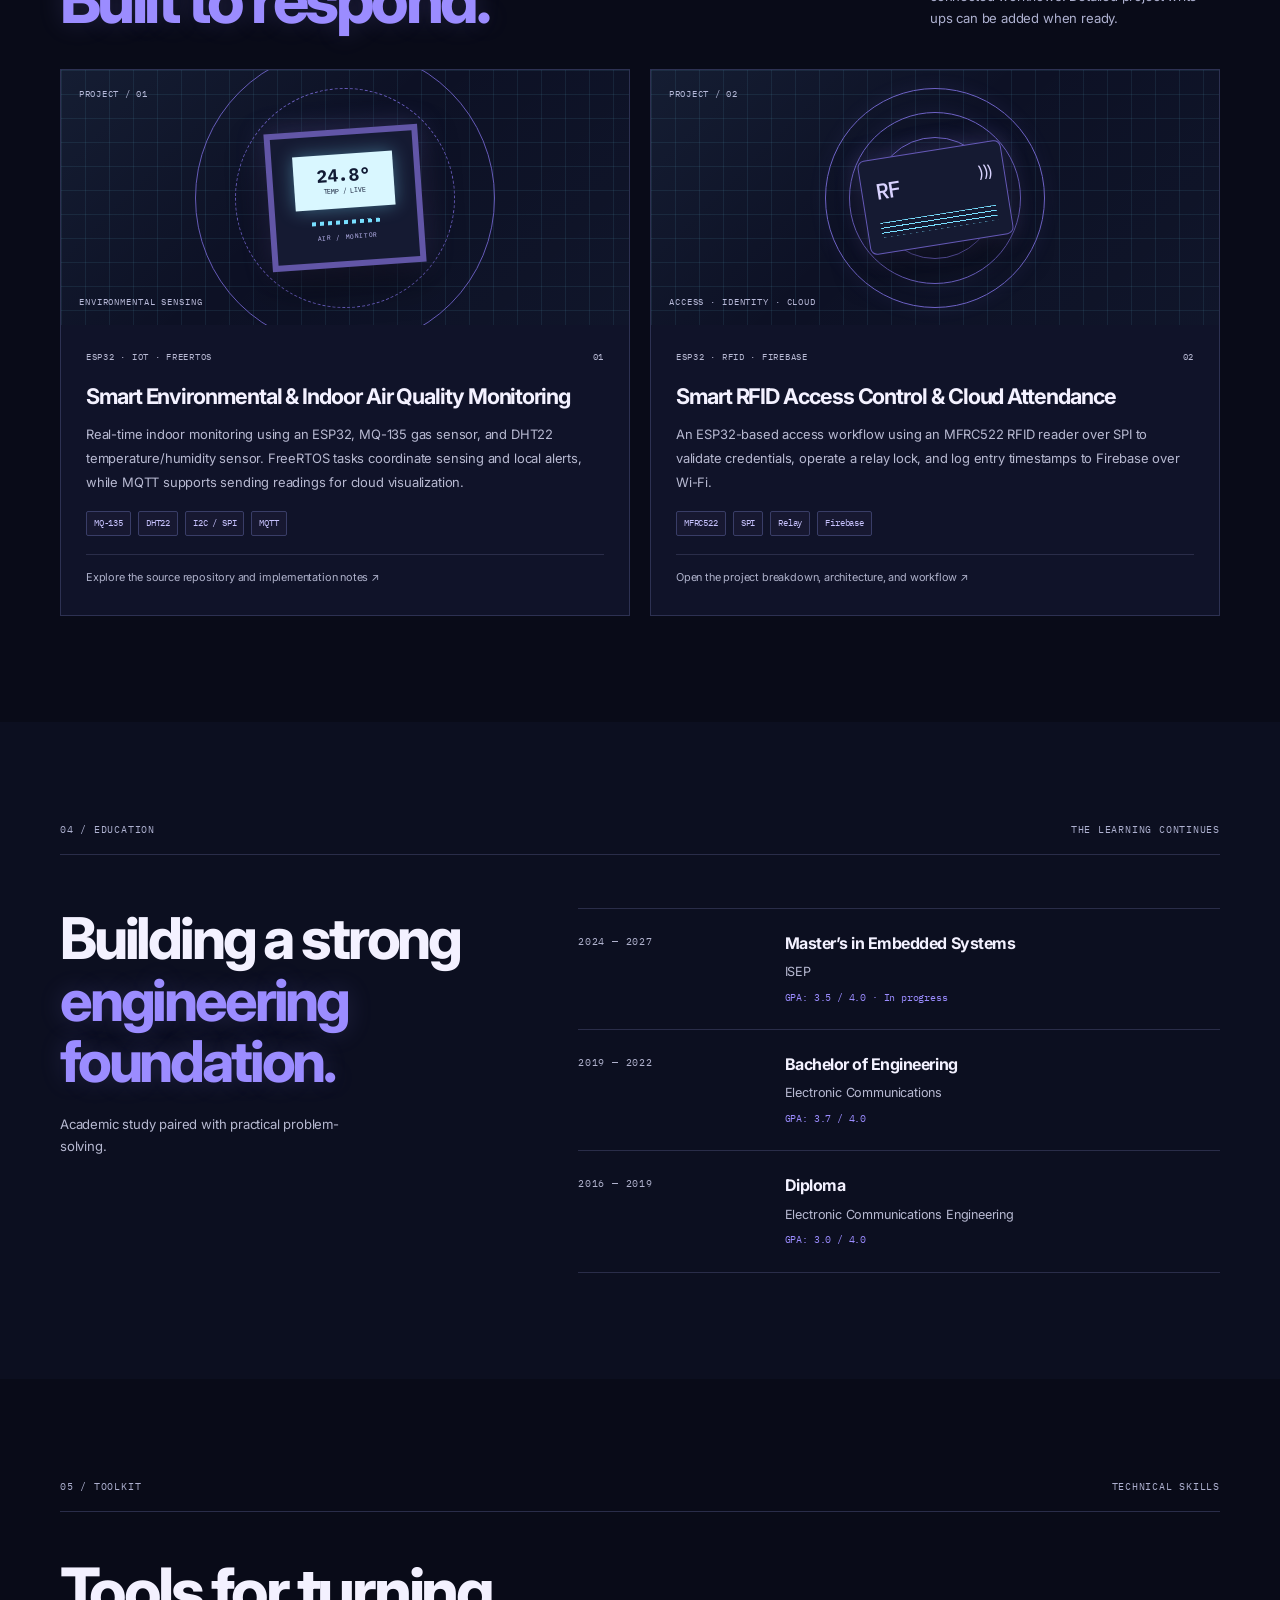
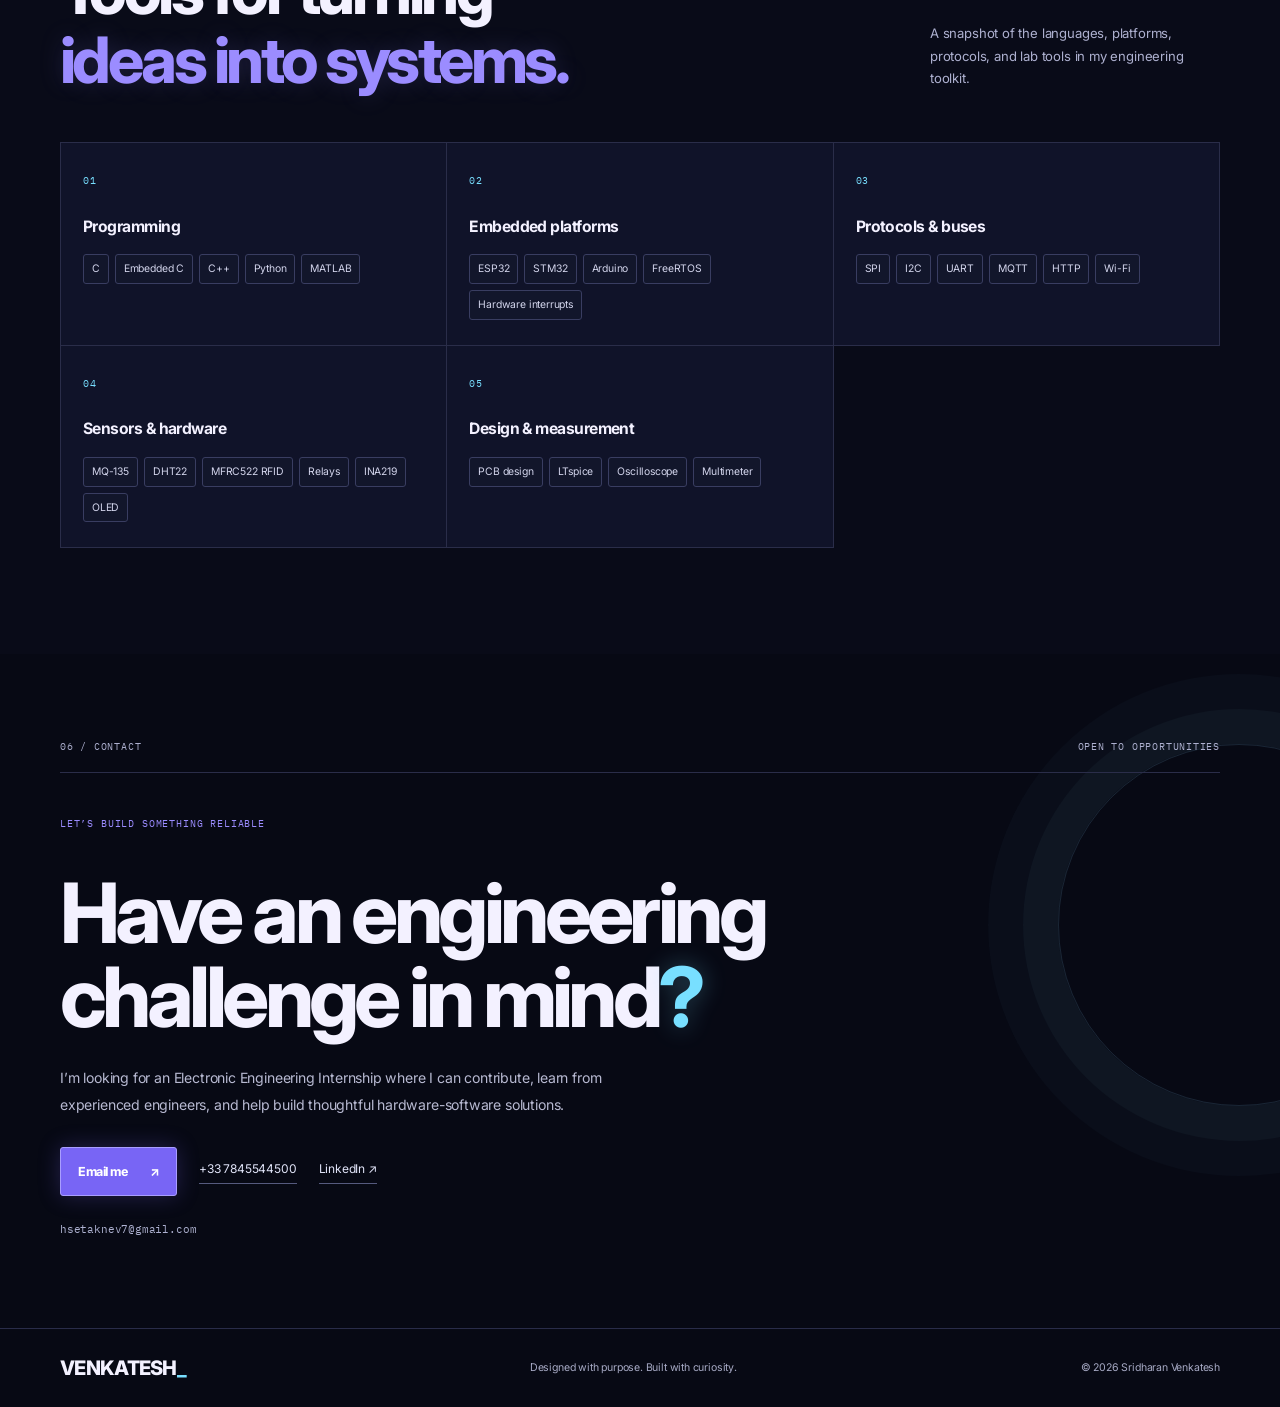
==== commit f8dd0dcc: "Load dedicated Aurora theme stylesheet on homepage" ====
--- a/index.html
+++ b/index.html
@@ -10,6 +10,7 @@
   <link rel="preconnect" href="https://fonts.gstatic.com" crossorigin>
   <link href="https://fonts.googleapis.com/css2?family=IBM+Plex+Mono:wght@400;500&family=Inter:wght@400;500;600;700;800&display=swap" rel="stylesheet">
   <link rel="stylesheet" href="style.css?v=aurora-neon-20261014">
+  <link rel="stylesheet" href="aurora.css?v=aurora-neon-2">
   <script src="script.js" defer></script>
 </head>
 <body>
--- a/aurora.css
+++ b/aurora.css
@@ -0,0 +1,59 @@
+/* Aurora Violet + Ice Blue — vibrant neon theme */
+:root{color-scheme:dark;--ink:#F3F1FF;--muted:#B7B9D1;--line:#2A2D49;--paper:#090B18;--white:#11142A;--soft:#0E1123;--dark:#070914;--lime:#9B8CFF;--mono:"IBM Plex Mono",ui-monospace,monospace;--sans:"Inter",ui-sans-serif,system-ui,sans-serif}
+html{color-scheme:dark;background:#090B18}
+body{background:#090B18!important;color:#F3F1FF!important}
+.site-header{background:rgba(7,9,20,.94)!important;border-color:#292C49!important}
+.nav-links{color:#C9CBE1!important}
+.brand span,.nav-links>a:not(.nav-cta):hover,.green-mark,.project-link:hover .project-content h3{color:#78DFFF!important}
+.nav-cta{border-color:#424568!important;color:#F3F1FF!important}
+.nav-cta:hover{border-color:#9B8CFF!important;color:#B8AEFF!important}
+.menu-toggle{color:#F3F1FF!important;border-color:#424568!important}
+a:focus-visible,button:focus-visible,.project-link:focus-visible{outline:3px solid #78DFFF!important;outline-offset:4px}
+.eyebrow,.role-index,.company,.contact-eyebrow,.contact-wrap h2 span,.edu-note{color:#9B8CFF!important}
+.pulse{background:#78DFFF!important;box-shadow:0 0 0 4px #78DFFF35,0 0 20px #78DFFFAA!important}
+h1 span,h2 span,.hero-intro em{color:#9B8CFF!important;text-shadow:0 0 24px #9B8CFF2b}
+.hero-description,.about-copy,.project-content>p:not(.project-note),.education-intro{color:#B7B9D1!important}
+.button-dark,.button-green{background:#7865F5!important;border:1px solid #A99EFF!important;color:#fff!important;box-shadow:0 0 22px #7865F540}
+.button-dark:hover,.button-green:hover{background:#8C7CFF!important;box-shadow:0 0 28px #9B8CFF80!important}
+.button-light{border:1px solid #4A4E78!important;background:#11142A!important;color:#F3F1FF!important}
+.button-light:hover{background:#191D39!important;border-color:#78DFFF!important}
+.hero-meta{border-color:#2A2D49!important;color:#A7AAC8!important}
+.hero-visual{background:#0D1125!important;border-color:#34385E!important;box-shadow:inset 0 0 36px #9B8CFF12}
+.visual-top,.visual-bottom{color:#B9BCD6!important}
+.chip-scene{background-color:#0B0E20!important;background-image:linear-gradient(#78DFFF18 1px,transparent 1px),linear-gradient(90deg,#78DFFF18 1px,transparent 1px)!important;background-size:24px 24px}
+.chip{background:#11162D!important;border-color:#5547A0!important;box-shadow:0 18px 42px #0009,0 0 36px #9B8CFF40!important;color:#D9D3FF!important}
+.chip:before{border-color:#9B8CFF!important}.chip-sub{color:#B8B4E8!important}
+.chip-core{background:#78DFFF!important;box-shadow:0 0 10px #78DFFF,0 0 24px #78DFFFAA!important}
+.chip-pin{background:#8D8FC5!important}.pin-1,.pin-2{box-shadow:0 18px #8D8FC5,0 36px #8D8FC5,0 54px #8D8FC5,0 72px #8D8FC5!important}.pin-3,.pin-4{box-shadow:0 18px #8D8FC5,0 36px #8D8FC5,0 54px #8D8FC5,0 72px #8D8FC5!important}
+.trace{border-color:#6559B7!important}.node{background:#78DFFF!important;box-shadow:0 0 12px #78DFFF,0 0 24px #78DFFF99!important}.visual-caption{color:#A9BFE0!important}
+.ticker{background:#191536!important;color:#DCD7FF!important;border-color:#5547A0!important;box-shadow:0 0 24px #7865F52b}.ticker-track{color:#DCD7FF!important}
+.section-label{border-color:#2A2D49!important;color:#AEB1D0!important}
+.inline-link{color:#F3F1FF!important;border-color:#78DFFF!important}.inline-link:hover{color:#78DFFF!important}
+.stats-grid,.stat{border-color:#2A2D49!important}.stat span{color:#B7B9D1!important}
+.section-dark,.contact-section,.site-footer{background:#070914!important;color:#F3F1FF!important}
+.section-label-dark{border-color:#2A2D49!important;color:#AEB1D0!important}
+.section-title-row>p{color:#AEB1D0!important}
+.timeline,.timeline-item{border-color:#2A2D49!important}.timeline-date{color:#B8B9D4!important}
+.role-description{color:#B7B9D1!important}.mini-tags span{border-color:#3A3D61!important;color:#D1D2E8!important}
+.project-card{background:#101329!important;border-color:#2D3152!important}
+.project-card:hover,.project-link:hover{border-color:#9B8CFF!important;box-shadow:0 0 28px #7865F540,0 14px 34px #0006!important}
+.air-visual,.rfid-visual{background-color:#0D1125!important;background-image:linear-gradient(#78DFFF15 1px,transparent 1px),linear-gradient(90deg,#78DFFF15 1px,transparent 1px)!important;background-size:24px 24px}
+.project-count,.visual-foot{color:#B8B9D8!important}
+.air-orbit{border-color:#6559B7!important}
+.sensor-device{background:#151A32!important;border-color:#6256A7!important;box-shadow:0 16px 35px #0008,0 0 28px #9B8CFF40!important}
+.sensor-screen{background:#D9F7FF!important;color:#111A34!important;box-shadow:0 0 18px #78DFFF65}
+.sensor-vent{background:repeating-linear-gradient(90deg,#78DFFF 0 4px,transparent 4px 8px)!important}.sensor-brand{color:#C7C2FF!important}
+.rfid-rings,.rfid-rings:before,.rfid-rings:after{border-color:#6E62C6!important}
+.rfid-card{background:#151A32!important;border-color:#6559B7!important;color:#D9D3FF!important;box-shadow:0 16px 35px #0008,0 0 25px #9B8CFF40!important}
+.rfid-lines{background:repeating-linear-gradient(180deg,#78DFFF 0 1px,transparent 1px 5px)!important}
+.project-meta{color:#B8BAD4!important}.project-tags span{background:#171831!important;border-color:#393D67!important;color:#C8C3FF!important}
+.project-note{color:#AEB1CA!important;border-color:#2A2D49!important}
+.section-soft{background:#0C0F20!important}
+.education-list,.education-item{border-color:#2A2D49!important}.edu-year{color:#B0B2CD!important}.education-item p{color:#B7B9D1!important}
+.skills-grid{border-color:#2A2D49!important}.skills-card{background:#101329!important;border-color:#2A2D49!important}
+.skills-number{color:#78DFFF!important}.skill-pills span{border-color:#393D61!important;color:#D3D5EC!important;background:#12162B!important}
+.contact-wrap h2 span{color:#78DFFF!important;text-shadow:0 0 25px #78DFFF50}
+.contact-intro{color:#B7B9D1!important}.contact-detail{color:#E0E3F7!important;border-color:#555A7E!important}.contact-detail:hover{color:#78DFFF!important;border-color:#78DFFF!important}
+.contact-email{color:#AEB2D1!important}.site-footer{border-color:#292C49!important}.footer-inner p{color:#A7AAC5!important}
+.project-link:hover .project-content h3{color:#78DFFF!important}
+@media(prefers-reduced-motion:no-preference){.pulse{animation:aurora-pulse 2.8s ease-in-out infinite}@keyframes aurora-pulse{0%,100%{box-shadow:0 0 0 4px #78DFFF20,0 0 12px #78DFFF55}50%{box-shadow:0 0 0 7px #9B8CFF25,0 0 22px #78DFFFA0}}}
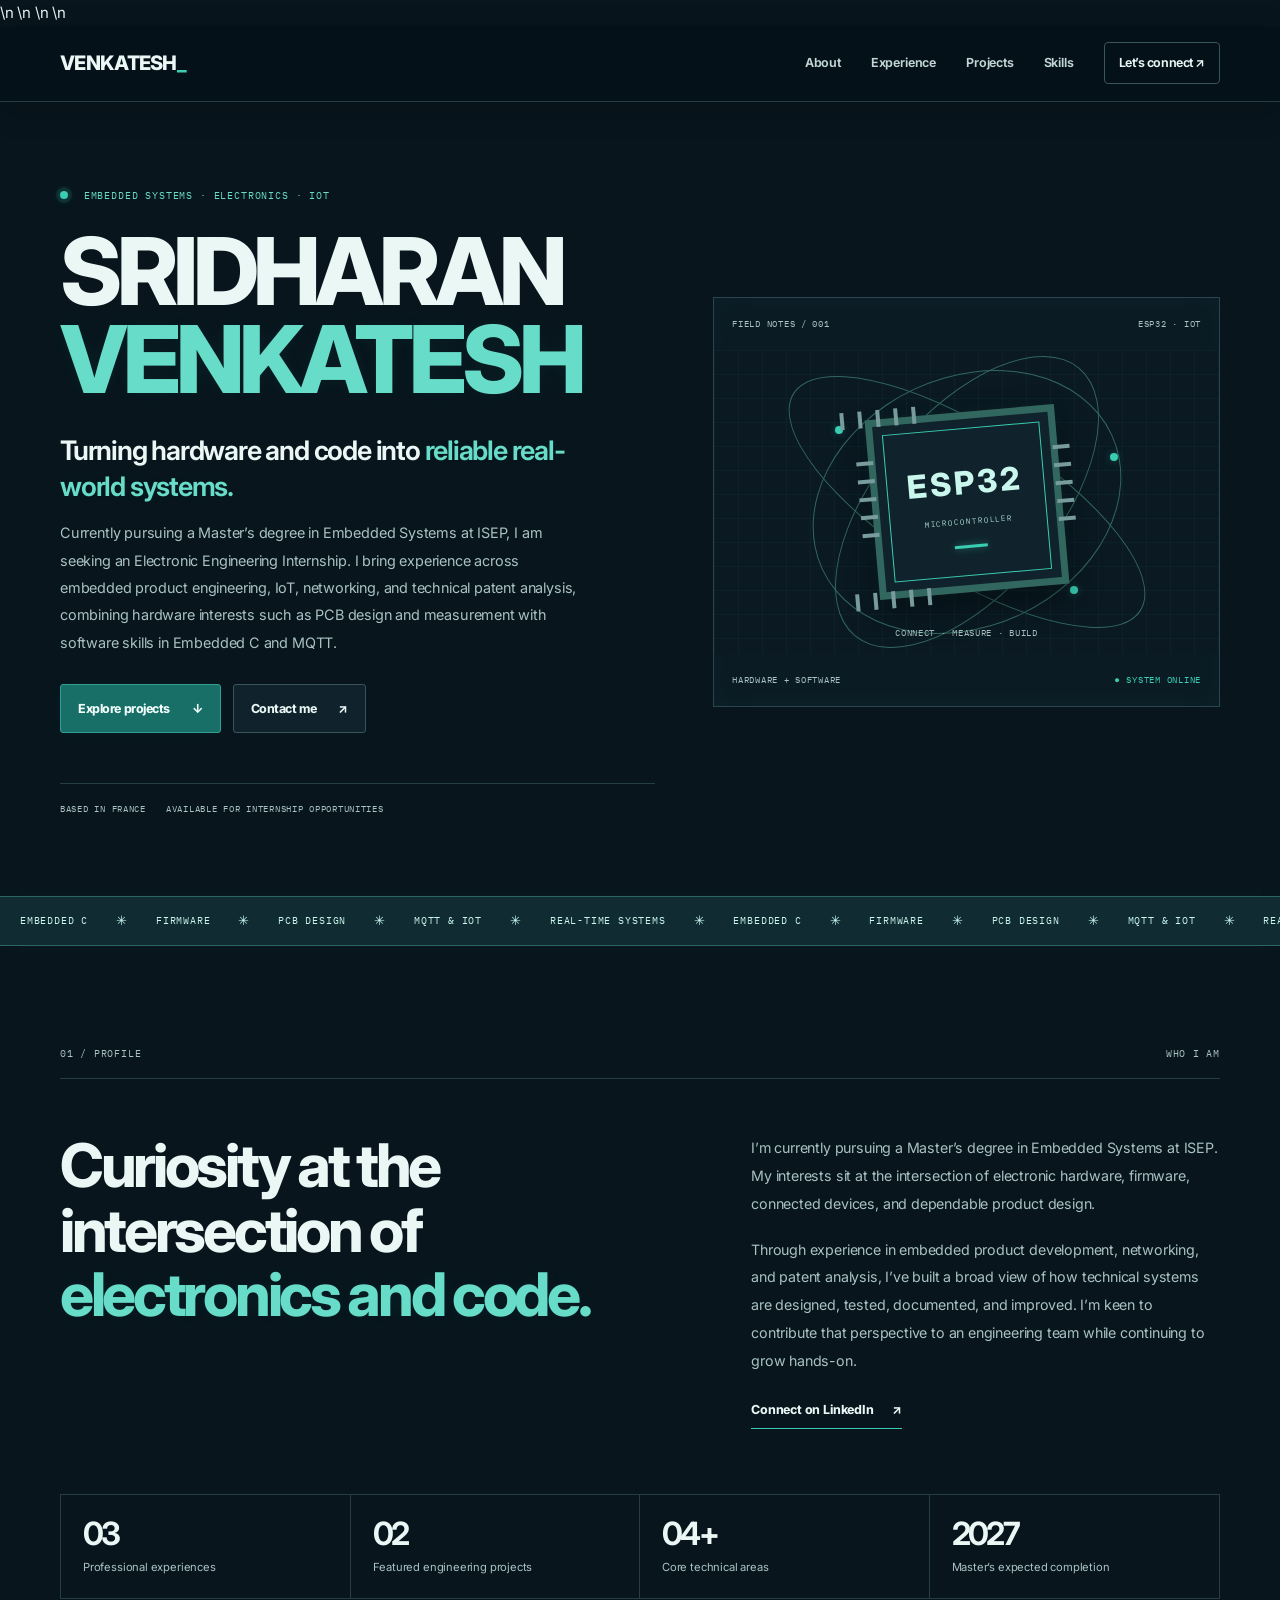
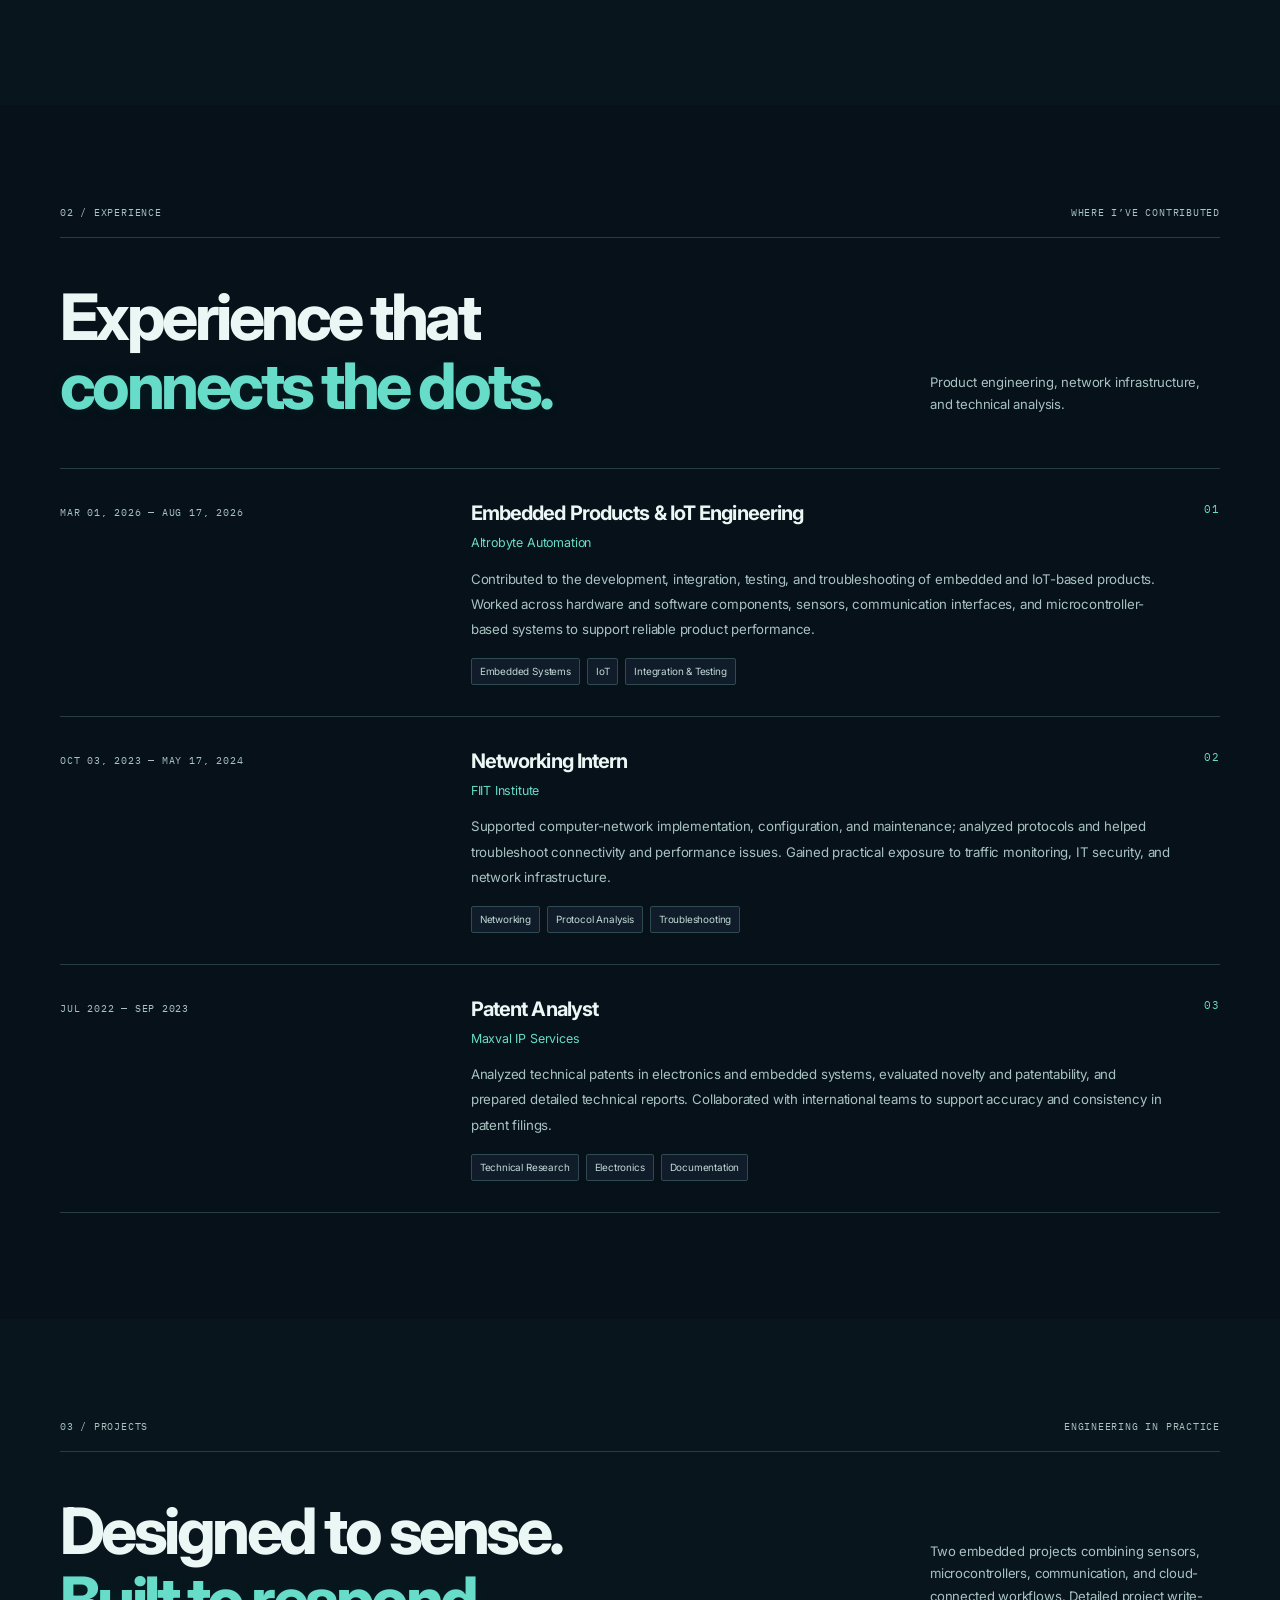
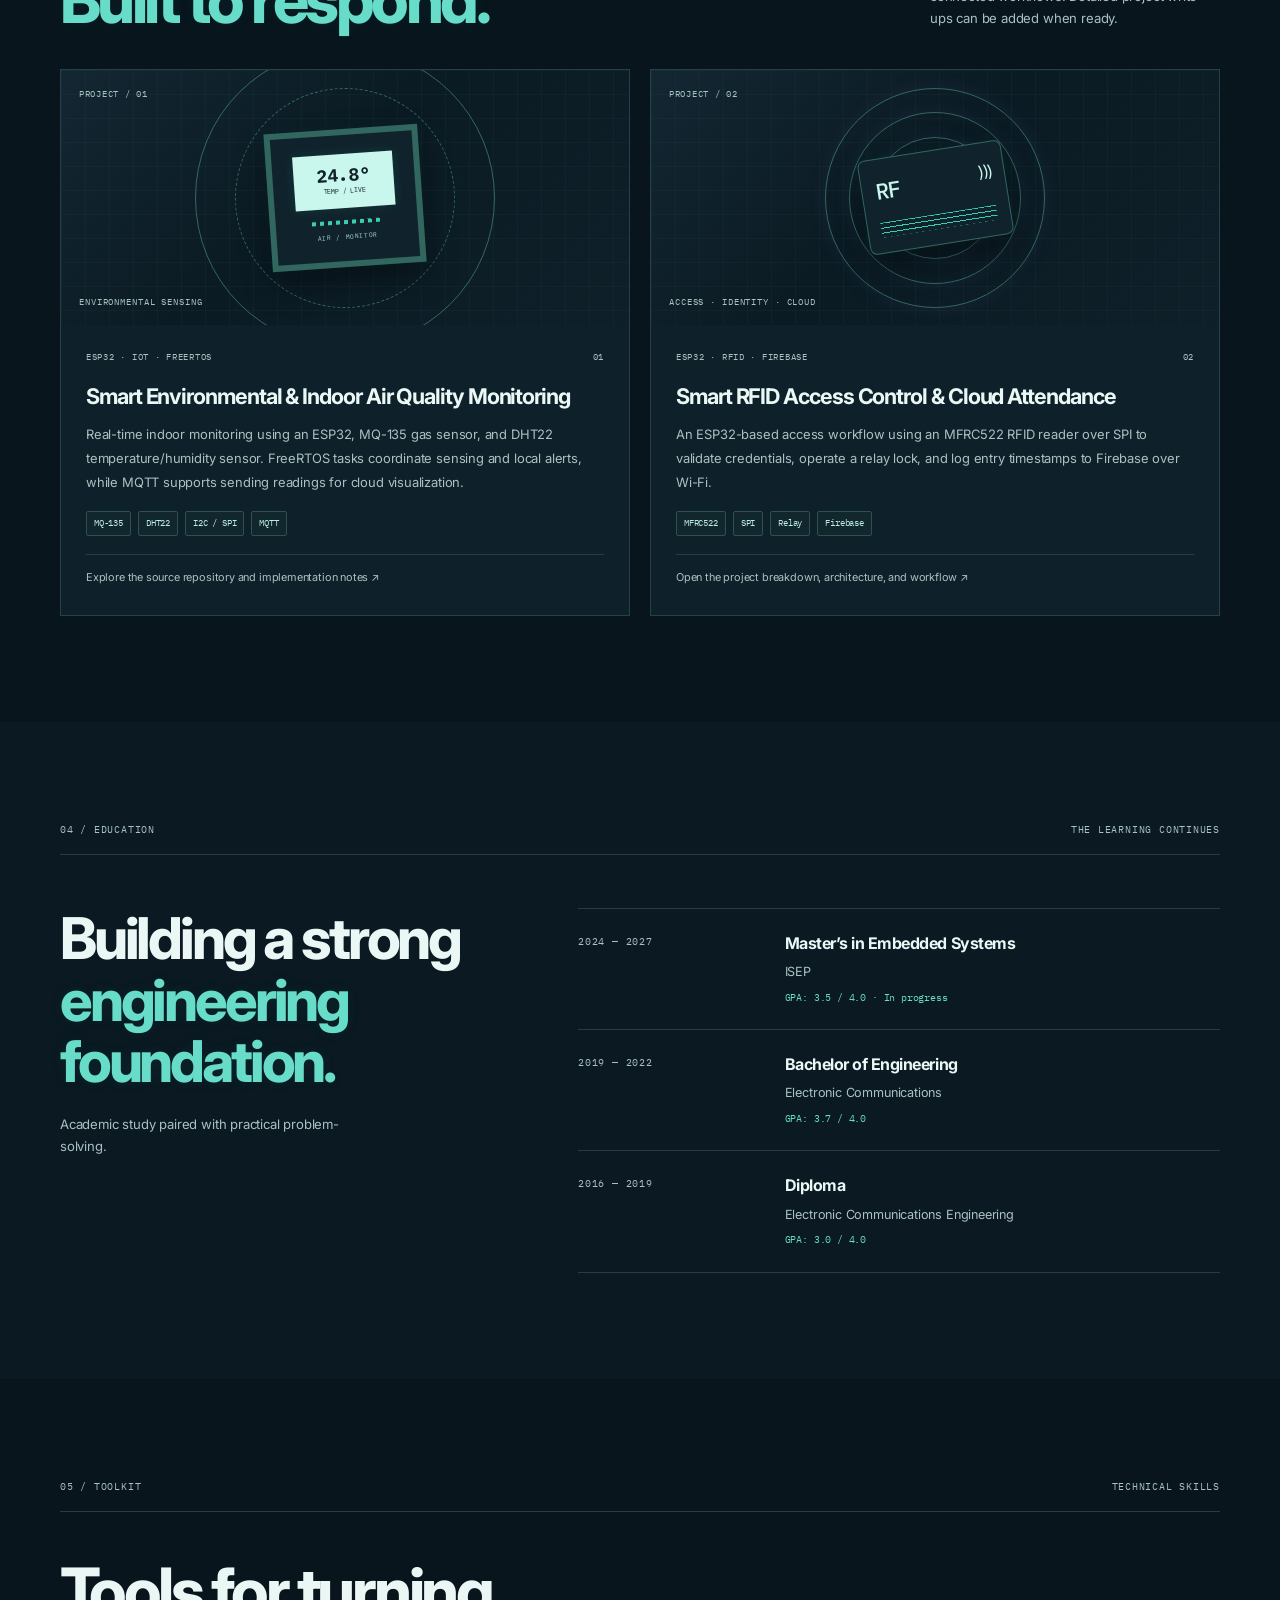
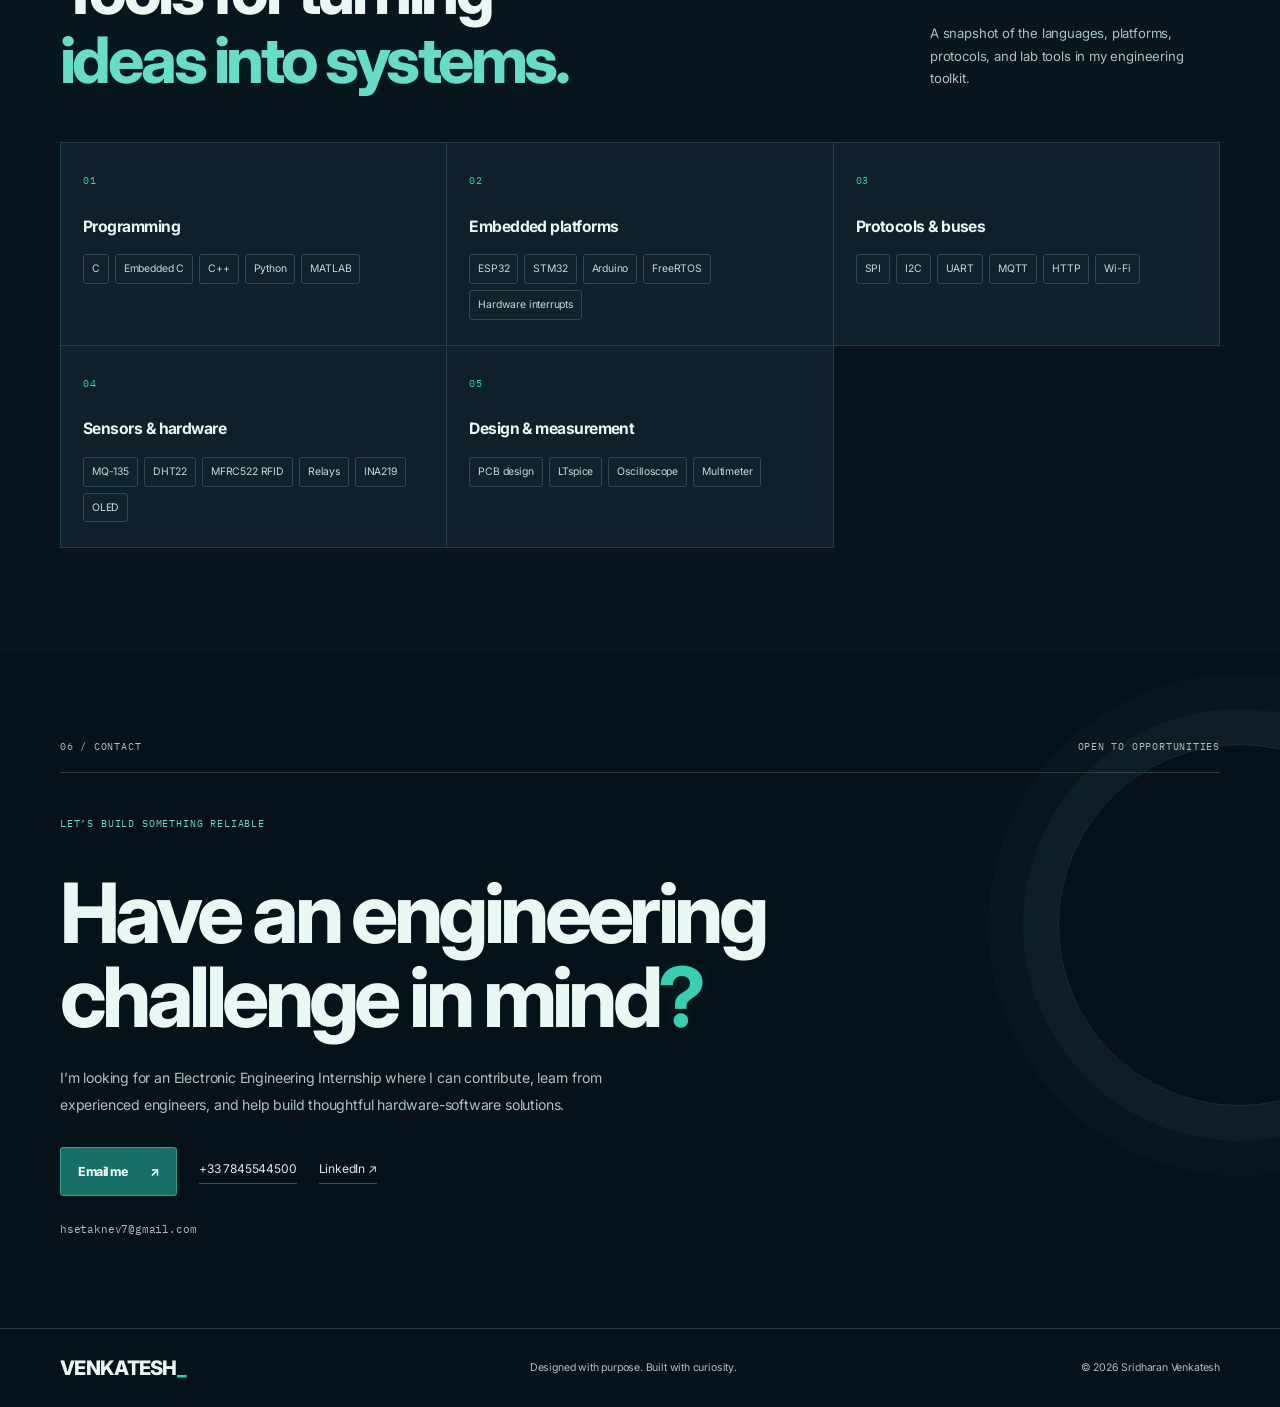
==== commit ab8c392e: "Refresh homepage theme cache for Polar Teal" ====
--- a/index.html
+++ b/index.html
@@ -10,7 +10,7 @@
   <link rel="preconnect" href="https://fonts.gstatic.com" crossorigin>
   <link href="https://fonts.googleapis.com/css2?family=IBM+Plex+Mono:wght@400;500&family=Inter:wght@400;500;600;700;800&display=swap" rel="stylesheet">
   <link rel="stylesheet" href="style.css?v=aurora-neon-20261014">
-  <link rel="stylesheet" href="aurora.css?v=aurora-neon-2">
+  <link rel="stylesheet" href="aurora.css?v=polar-teal-20261014">
   <script src="script.js" defer></script>
 </head>
 <body>
--- a/aurora.css
+++ b/aurora.css
@@ -57,3 +57,64 @@
 .contact-email{color:#AEB2D1!important}.site-footer{border-color:#292C49!important}.footer-inner p{color:#A7AAC5!important}
 .project-link:hover .project-content h3{color:#78DFFF!important}
 @media(prefers-reduced-motion:no-preference){.pulse{animation:aurora-pulse 2.8s ease-in-out infinite}@keyframes aurora-pulse{0%,100%{box-shadow:0 0 0 4px #78DFFF20,0 0 12px #78DFFF55}50%{box-shadow:0 0 0 7px #9B8CFF25,0 0 22px #78DFFFA0}}}
+
+
+/* POLAR TEAL + DEEP NAVY — subtle, professional engineering theme */
+:root{color-scheme:dark;--ink:#EAF7F5;--muted:#A9C2C1;--line:#263D46;--paper:#08151D;--white:#10232C;--soft:#0C1C25;--dark:#061119;--lime:#39CDB2;--mono:"IBM Plex Mono",ui-monospace,monospace;--sans:"Inter",ui-sans-serif,system-ui,sans-serif}
+html{color-scheme:dark;background:#08151D}
+body{background:#08151D!important;color:#EAF7F5!important}
+.site-header{background:rgba(6,17,25,.94)!important;border-color:#263D46!important}
+.nav-links{color:#C1D5D4!important}
+.brand span,.nav-links>a:not(.nav-cta):hover,.green-mark,.project-link:hover .project-content h3{color:#39CDB2!important}
+.nav-cta{border-color:#38545D!important;color:#EAF7F5!important}
+.nav-cta:hover{border-color:#39CDB2!important;color:#8CF0DE!important}
+.menu-toggle{color:#EAF7F5!important;border-color:#38545D!important}
+a:focus-visible,button:focus-visible,.project-link:focus-visible{outline:3px solid #39CDB2!important;outline-offset:4px}
+.eyebrow,.role-index,.company,.contact-eyebrow,.contact-wrap h2 span,.edu-note{color:#67DCC8!important}
+.pulse{background:#39CDB2!important;box-shadow:0 0 0 4px #39CDB21c,0 0 10px #39CDB24d!important}
+h1 span,h2 span,.hero-intro em{color:#67DCC8!important;text-shadow:0 0 16px #39CDB20f}
+.hero-description,.about-copy,.project-content>p:not(.project-note),.education-intro{color:#A9C2C1!important}
+.button-dark,.button-green{background:#176F68!important;border:1px solid #329F91!important;color:#F4FFFD!important;box-shadow:0 0 12px #39CDB20d}
+.button-dark:hover,.button-green:hover{background:#1C8278!important;box-shadow:0 0 16px #39CDB224!important}
+.button-light{border:1px solid #38545D!important;background:#10232C!important;color:#EAF7F5!important}
+.button-light:hover{background:#142B34!important;border-color:#39CDB2!important}
+.hero-meta{border-color:#263D46!important;color:#A9C2C1!important}
+.hero-visual{background:#0B1B24!important;border-color:#29464F!important;box-shadow:inset 0 0 26px #39CDB207}
+.visual-top,.visual-bottom{color:#A9C2C1!important}
+.chip-scene{background-color:#0A1922!important;background-image:linear-gradient(#39CDB20b 1px,transparent 1px),linear-gradient(90deg,#39CDB20b 1px,transparent 1px)!important;background-size:24px 24px}
+.chip{background:#10232C!important;border-color:#32675F!important;box-shadow:0 14px 32px #0006,0 0 18px #39CDB20c!important;color:#C9F7EE!important}
+.chip:before{border-color:#39CDB2!important}.chip-sub{color:#A9D8CF!important}
+.chip-core{background:#39CDB2!important;box-shadow:0 0 7px #39CDB277!important}
+.chip-pin{background:#789C9D!important}.pin-1,.pin-2{box-shadow:0 18px #789C9D,0 36px #789C9D,0 54px #789C9D,0 72px #789C9D!important}.pin-3,.pin-4{box-shadow:0 18px #789C9D,0 36px #789C9D,0 54px #789C9D,0 72px #789C9D!important}
+.trace{border-color:#32675F!important}.node{background:#39CDB2!important;box-shadow:0 0 8px #39CDB255!important}.visual-caption{color:#A9C2C1!important}
+.ticker{background:#102B31!important;color:#C9F7EE!important;border-color:#2B655F!important;box-shadow:0 0 12px #39CDB208}.ticker-track{color:#C9F7EE!important}
+.section-label{border-color:#263D46!important;color:#A9C2C1!important}
+.inline-link{color:#EAF7F5!important;border-color:#39CDB2!important}.inline-link:hover{color:#67DCC8!important}
+.stats-grid,.stat{border-color:#263D46!important}.stat span{color:#A9C2C1!important}
+.section-dark,.contact-section,.site-footer{background:#061119!important;color:#EAF7F5!important}
+.section-label-dark{border-color:#263D46!important;color:#A9C2C1!important}
+.section-title-row>p{color:#A9C2C1!important}
+.timeline,.timeline-item{border-color:#263D46!important}.timeline-date{color:#A9C2C1!important}
+.role-description{color:#A9C2C1!important}.mini-tags span{border-color:#304A51!important;color:#C1DAD6!important}
+.project-card{background:#0E2029!important;border-color:#263F48!important}
+.project-card:hover,.project-link:hover{border-color:#39CDB2!important;box-shadow:0 0 16px #39CDB20d,0 12px 30px #0003!important}
+.air-visual,.rfid-visual{background-color:#0B1B24!important;background-image:linear-gradient(#39CDB20a 1px,transparent 1px),linear-gradient(90deg,#39CDB20a 1px,transparent 1px)!important;background-size:24px 24px}
+.project-count,.visual-foot{color:#A9C2C1!important}
+.air-orbit{border-color:#32675F!important}
+.sensor-device{background:#10232C!important;border-color:#32675F!important;box-shadow:0 14px 30px #0006,0 0 16px #39CDB20c!important}
+.sensor-screen{background:#C9F7EE!important;color:#10232C!important;box-shadow:0 0 12px #39CDB21c}
+.sensor-vent{background:repeating-linear-gradient(90deg,#39CDB2 0 4px,transparent 4px 8px)!important}.sensor-brand{color:#A9D8CF!important}
+.rfid-rings,.rfid-rings:before,.rfid-rings:after{border-color:#32675F!important}
+.rfid-card{background:#10232C!important;border-color:#32675F!important;color:#C9F7EE!important;box-shadow:0 14px 30px #0006,0 0 16px #39CDB20c!important}
+.rfid-lines{background:repeating-linear-gradient(180deg,#39CDB2 0 1px,transparent 1px 5px)!important}
+.project-meta{color:#A9C2C1!important}.project-tags span{background:#11262D!important;border-color:#2C514F!important;color:#BDEDE3!important}
+.project-note{color:#A9C2C1!important;border-color:#263D46!important}
+.section-soft{background:#0A1922!important}
+.education-list,.education-item{border-color:#263D46!important}.edu-year{color:#A9C2C1!important}.education-item p{color:#A9C2C1!important}
+.skills-grid{border-color:#263D46!important}.skills-card{background:#0E2029!important;border-color:#263D46!important}
+.skills-number{color:#39CDB2!important}.skill-pills span{border-color:#304A51!important;color:#C1DAD6!important;background:#10232C!important}
+.contact-wrap h2 span{color:#39CDB2!important;text-shadow:0 0 16px #39CDB218}
+.contact-intro{color:#A9C2C1!important}.contact-detail{color:#D6E9E5!important;border-color:#38545D!important}.contact-detail:hover{color:#67DCC8!important;border-color:#39CDB2!important}
+.contact-email{color:#A9C2C1!important}.site-footer{border-color:#263D46!important}.footer-inner p{color:#A9C2C1!important}
+.project-link:hover .project-content h3{color:#39CDB2!important}
+@media(prefers-reduced-motion:no-preference){.pulse{animation:polar-pulse 3.8s ease-in-out infinite}@keyframes polar-pulse{0%,100%{box-shadow:0 0 0 4px #39CDB212,0 0 8px #39CDB233}50%{box-shadow:0 0 0 5px #39CDB218,0 0 12px #39CDB255}}}
